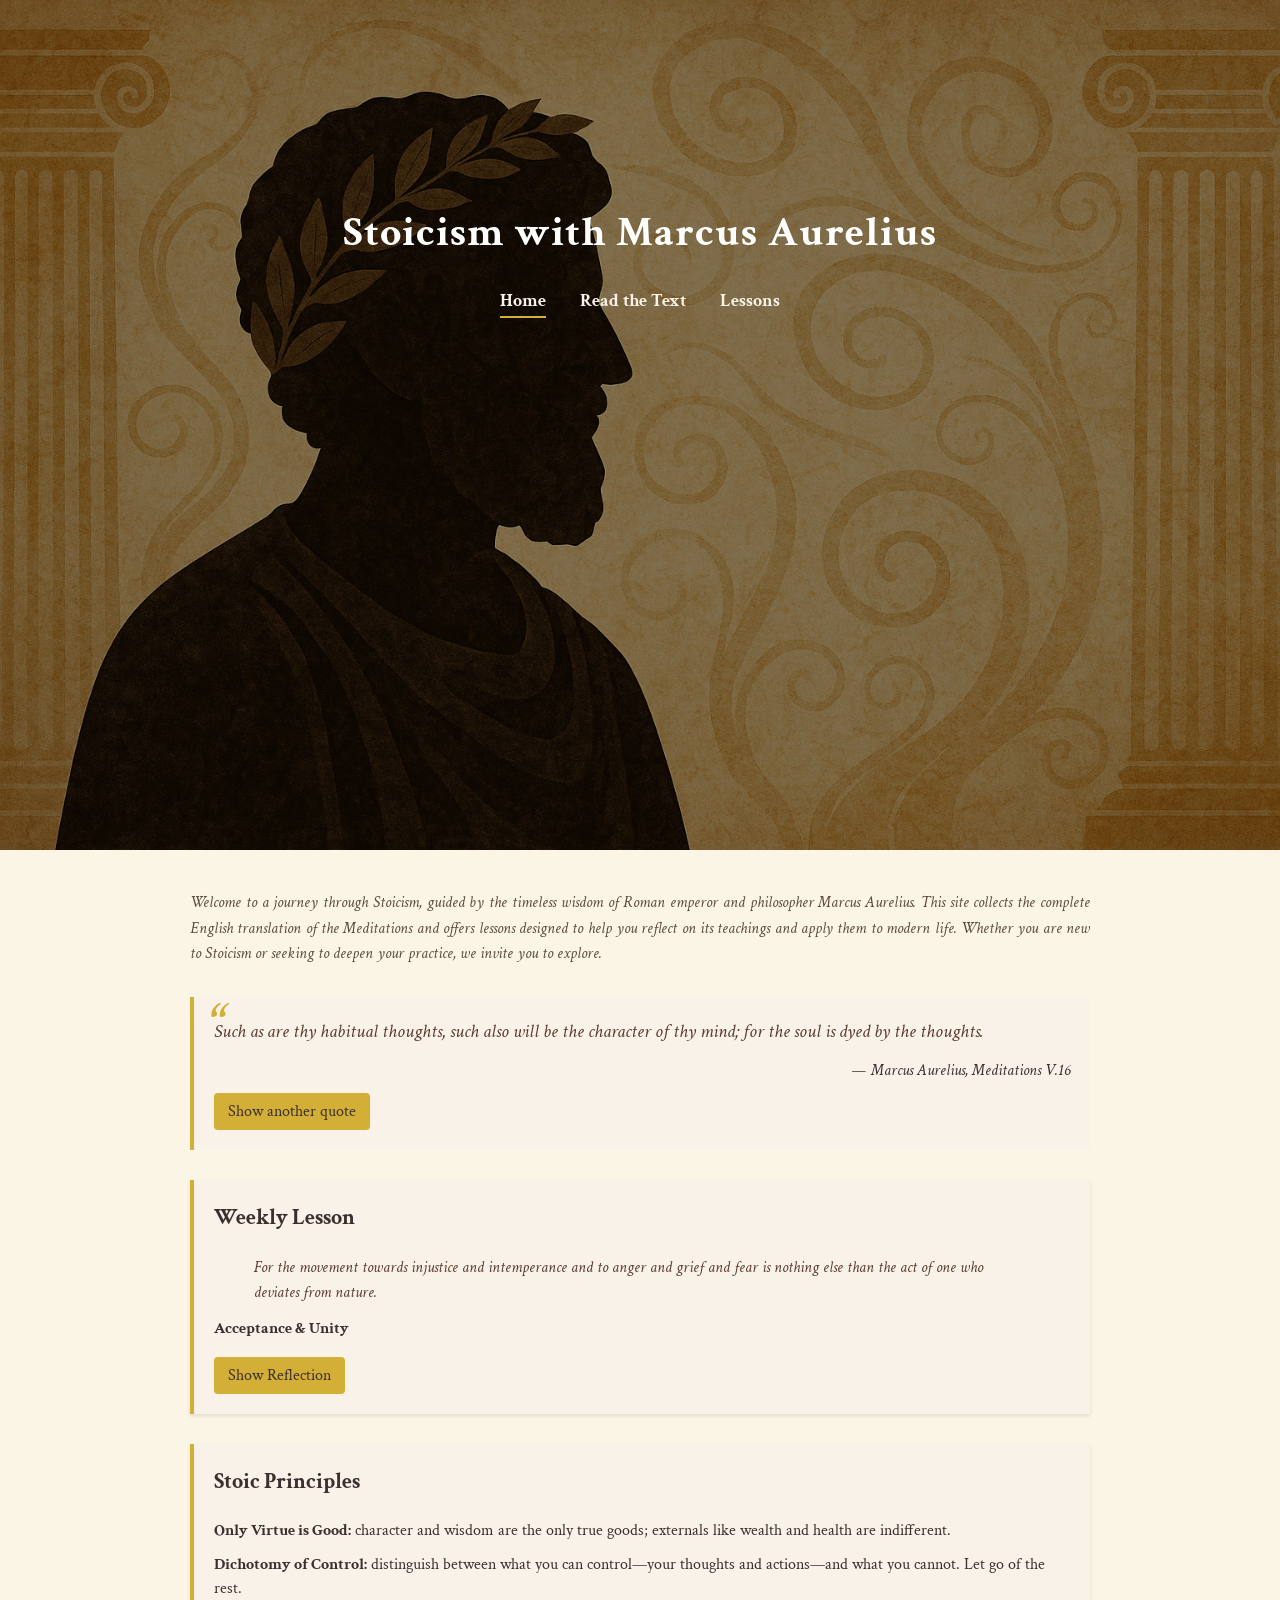
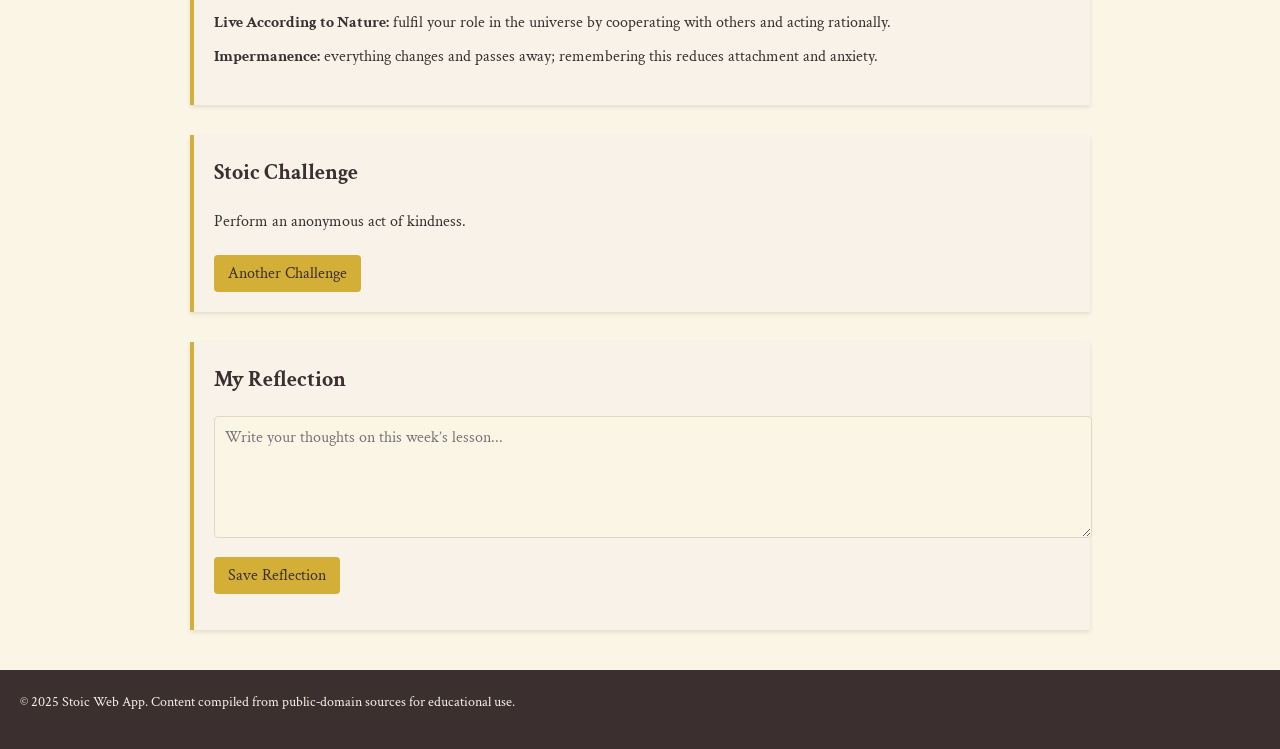
==== index.html @ beb25644 "Add files via upload" ====
<!DOCTYPE html>
<html lang="en">
<head>
    <meta charset="UTF-8">
    <meta name="viewport" content="width=device-width, initial-scale=1.0">
    <title>Stoicism with Marcus Aurelius</title>
    <link href="https://fonts.googleapis.com/css2?family=Crimson+Text:wght@400;700&display=swap" rel="stylesheet">
    <link rel="stylesheet" href="style.css">
</head>
<body>
    <header class="hero hero-index">
        <h1>Stoicism with Marcus Aurelius</h1>
        <nav>
            <a href="index.html" class="current">Home</a>
            <a href="meditations.html">Read the Text</a>
            <a href="lessons.html">Lessons</a>
        </nav>
    </header>
    <main class="content">
        <section>
            <p class="intro">Welcome to a journey through Stoicism, guided by the timeless wisdom of Roman emperor and philosopher Marcus Aurelius.  This site collects the complete English translation of the <em>Meditations</em> and offers lessons designed to help you reflect on its teachings and apply them to modern life.  Whether you are new to Stoicism or seeking to deepen your practice, we invite you to explore.</p>
        </section>
        <section class="quote-container" id="dailyQuote">
            <!-- Daily quote will be inserted here by script.js -->
            <div class="quote-text"></div>
            <div class="quote-author"></div>
            <!-- Button to fetch a new random quote for interactivity -->
            <button type="button" class="quote-button" id="newQuoteBtn">Show another quote</button>
        </section>
        <!-- Weekly lesson will be populated by script.js -->
        <section class="weekly-lesson" id="weeklyLesson">
            <h2>Weekly Lesson</h2>
            <blockquote class="weekly-quote"></blockquote>
            <p class="weekly-theme"></p>
            <p class="weekly-summary"></p>
            <!-- Button to toggle the visibility of the reflection summary -->
            <button type="button" class="lesson-toggle-button" id="toggleSummaryBtn">Show Reflection</button>
        </section>
        <!-- Core Stoic principles section -->
        <section class="principles">
            <h2>Stoic Principles</h2>
            <ul>
                <li><strong>Only Virtue is Good:</strong> character and wisdom are the only true goods; externals like wealth and health are indifferent.</li>
                <li><strong>Dichotomy of Control:</strong> distinguish between what you can control—your thoughts and actions—and what you cannot. Let go of the rest.</li>
                <li><strong>Live According to Nature:</strong> fulfil your role in the universe by cooperating with others and acting rationally.</li>
                <li><strong>Impermanence:</strong> everything changes and passes away; remembering this reduces attachment and anxiety.</li>
            </ul>
        </section>
        <!-- Stoic challenge section to engage visitors -->
        <section class="challenge">
            <h2>Stoic Challenge</h2>
            <p id="challengeText"></p>
            <button type="button" id="newChallengeBtn" class="challenge-button">Another Challenge</button>
        </section>

        <!-- Journal section for visitors to record their reflections -->
        <section class="journal">
            <h2>My Reflection</h2>
            <textarea id="reflectionText" placeholder="Write your thoughts on this week’s lesson..."></textarea>
            <button type="button" id="saveReflectionBtn" class="reflection-button">Save Reflection</button>
            <p id="saveMessage" class="save-message"></p>
        </section>

    </main>
    <footer>
        <p>&copy; 2025 Stoic Web App.  Content compiled from public‑domain sources for educational use.</p>
    </footer>
    <script src="script.js"></script>
</body>
</html>
---- style.css ----
/* Global page styling for the Stoic web app */
body {
    margin: 0;
    padding: 0;
    font-family: 'Crimson Text', serif;
    background-color: #faf5e4; /* light parchment tone */
    color: #3b2f2f; /* dark brown text */
    line-height: 1.6;
}

header.hero {
    position: relative;
    /* Updated to use a richer mosaic texture for a more dynamic feel */
    background-image: url('hero_bg.png');
    background-size: cover;
    background-position: center;
    color: #ffffff;
    padding: 60px 20px;
    text-align: center;
}

/* Specific hero backgrounds for each page.  These override the default hero background */
header.hero.hero-index {
    /* Use a new silhouette image that zooms out to show the full bust clearly */
    background-image: url('hero_index.png');
    /* Increase height and adjust positioning to reveal more of the figure */
    /* Give the hero more vertical space to show the full silhouette */
    min-height: 450px;
    background-position: center center;
    background-size: cover;
    padding: 200px 20px;
}

header.hero.hero-meditations {
    background-image: url('gallery3.png');
}

header.hero.hero-lessons {
    background-image: url('gallery2.png');
}

/* dark overlay to improve contrast on the hero image */
header.hero::before {
    content: '';
    position: absolute;
    top: 0;
    left: 0;
    right: 0;
    bottom: 0;
    background: rgba(0, 0, 0, 0.45);
    z-index: 0;
}

header.hero h1 {
    margin: 0;
    font-size: 2.6rem;
    font-weight: 700;
    letter-spacing: 1px;
    z-index: 1;
    position: relative;
}

nav {
    margin-top: 20px;
    z-index: 1;
    position: relative;
}

nav a {
    color: #f9f2e8;
    text-decoration: none;
    margin: 0 15px;
    font-weight: bold;
    font-size: 1.1rem;
    padding-bottom: 4px;
}

nav a.current {
    border-bottom: 2px solid #d4af37; /* gold accent */
}

nav a:hover {
    border-bottom: 2px solid #f9f2e8;
}

.content {
    max-width: 900px;
    margin: 40px auto;
    padding: 0 20px;
}

p.intro {
    font-style: italic;
    color: #5c4a3e;
}

.toc {
    background: #f9f2e8;
    border-left: 4px solid #d4af37;
    padding: 15px 20px;
    margin-bottom: 30px;
    box-shadow: 0 2px 4px rgba(0,0,0,0.1);
}

.toc h2 {
    margin-top: 0;
    font-size: 1.4rem;
    color: #3b2f2f;
}

.toc ul {
    list-style: none;
    padding-left: 0;
}

.toc ul li {
    margin-bottom: 6px;
}

.toc ul li a {
    color: #8b4513; /* saddle brown */
    text-decoration: none;
    transition: color 0.2s ease;
}

.toc ul li a:hover {
    text-decoration: underline;
    color: #5c3a2e;
}

h2 {
    margin-top: 40px;
    font-size: 1.6rem;
    color: #3b2f2f;
}

p {
    margin: 0 0 1rem 0;
    text-align: justify;
}

footer {
    background: #3b2f2f;
    color: #f9f2e8;
    text-align: center;
    padding: 20px;
    font-size: 0.9rem;
}

footer a {
    color: #d4af37;
    text-decoration: none;
}

footer a:hover {
    text-decoration: underline;
}

/* Styling for index and lessons pages (cards and quote section) */
.cards {
    display: flex;
    flex-wrap: wrap;
    gap: 20px;
    margin-top: 30px;
}

.card {
    background: #f9f2e8;
    border: 1px solid #e0d8c3;
    padding: 20px;
    flex: 1 1 260px;
    text-align: center;
    box-shadow: 0 2px 4px rgba(0, 0, 0, 0.1);
    transition: transform 0.2s;
}

.card:hover {
    transform: translateY(-4px);
}

.card img {
    max-width: 100%;
    height: auto;
    margin-bottom: 15px;
}

.quote-container {
    background: #f9f2e8;
    border-left: 4px solid #d4af37;
    padding: 20px;
    margin-top: 30px;
    position: relative;
    font-size: 1.2rem;
    font-style: italic;
    color: #5c3a2e;
}

.quote-container::before {
    content: '\201C';
    font-size: 4rem;
    position: absolute;
    left: 10px;
    top: -20px;
    color: #d4af37;
}

.quote-author {
    margin-top: 10px;
    text-align: right;
    font-size: 1rem;
    color: #3b2f2f;
}

/* Tabs for Meditations page */
.tabbed {
    margin-top: 30px;
}

.tab-list {
    display: flex;
    flex-wrap: wrap;
    border-bottom: 2px solid #d4af37;
    margin-bottom: 10px;
    padding-left: 0;
}

.tab-list li {
    list-style: none;
    margin-right: 10px;
    padding: 8px 16px;
    cursor: pointer;
    background: #f9f2e8;
    border: 1px solid #e0d8c3;
    border-bottom: none;
    border-top-left-radius: 4px;
    border-top-right-radius: 4px;
    font-weight: 600;
    color: #5c3a2e;
    transition: background 0.2s;
}

.tab-list li:hover {
    background: #f0e6d6;
}

.tab-list li.active {
    background: #faf5e4;
    border-color: #d4af37;
    color: #3b2f2f;
}

/* When a lesson has been marked as completed, highlight the tab and show a check mark */
.tab-list li.completed {
    background: #e4f4e4; /* subtle green tint to indicate completion */
    border-color: #7aa87a;
    color: #2f542f;
    position: relative;
}
.tab-list li.completed::after {
    content: '\2713'; /* check mark */
    position: absolute;
    top: 6px;
    right: 6px;
    font-size: 0.9rem;
    color: #2f542f;
}

/* Style for the "Mark as Read" button within lesson content */
.mark-read-button {
    display: inline-block;
    margin-top: 15px;
    background: #7aa87a; /* green accent for completion */
    color: #fff;
    border: none;
    padding: 8px 14px;
    font-family: 'Crimson Text', serif;
    font-size: 1rem;
    cursor: pointer;
    border-radius: 4px;
    transition: background 0.2s ease;
}
.mark-read-button:hover {
    background: #658f65;
}

.tab-content {
    display: none;
    padding: 20px 0;
}

.tab-content.active {
    display: block;
}

/* Weekly lesson section on the home page */
.weekly-lesson {
    background: #f9f2e8;
    border-left: 4px solid #d4af37;
    padding: 20px;
    margin-top: 30px;
    box-shadow: 0 2px 4px rgba(0, 0, 0, 0.1);
}

.weekly-lesson h2 {
    margin-top: 0;
    font-size: 1.4rem;
    color: #3b2f2f;
}

.weekly-lesson .weekly-quote {
    font-style: italic;
    color: #5c3a2e;
    margin-bottom: 10px;
}

.weekly-lesson .weekly-theme {
    font-weight: bold;
    color: #3b2f2f;
    margin-bottom: 6px;
}

.weekly-lesson .weekly-summary {
    color: #3b2f2f;
    line-height: 1.5;
}

/* Buttons for quotes and weekly lesson toggling */
.quote-button,
.lesson-toggle-button {
    display: inline-block;
    margin-top: 10px;
    background: #d4af37; /* gold accent matching other elements */
    color: #3b2f2f;
    border: none;
    padding: 8px 14px;
    font-family: 'Crimson Text', serif;
    font-size: 1rem;
    cursor: pointer;
    border-radius: 4px;
    transition: background 0.2s ease;
}

.quote-button:hover,
.lesson-toggle-button:hover {
    background: #c39a2d;
}

/* Principles section on the home page */
.principles {
    background: #f9f2e8;
    border-left: 4px solid #d4af37;
    padding: 20px;
    margin-top: 30px;
    box-shadow: 0 2px 4px rgba(0, 0, 0, 0.1);
}
.principles h2 {
    margin-top: 0;
    font-size: 1.4rem;
    color: #3b2f2f;
}
.principles ul {
    list-style: none;
    padding-left: 0;
}
.principles li {
    margin-bottom: 10px;
    line-height: 1.5;
}
.principles li strong {
    color: #3b2f2f;
}

/* Challenge section */
.challenge {
    background: #f9f2e8;
    border-left: 4px solid #d4af37;
    padding: 20px;
    margin-top: 30px;
    box-shadow: 0 2px 4px rgba(0, 0, 0, 0.1);
    text-align: left;
}
.challenge h2 {
    margin-top: 0;
    font-size: 1.4rem;
    color: #3b2f2f;
}
.challenge p {
    margin-bottom: 10px;
}
.challenge-button {
    display: inline-block;
    margin-top: 10px;
    background: #d4af37;
    color: #3b2f2f;
    border: none;
    padding: 8px 14px;
    font-family: 'Crimson Text', serif;
    font-size: 1rem;
    cursor: pointer;
    border-radius: 4px;
    transition: background 0.2s ease;
}
.challenge-button:hover {
    background: #c39a2d;
}

/* Journal section for user reflections */
.journal {
    background: #f9f2e8;
    border-left: 4px solid #d4af37;
    padding: 20px;
    margin-top: 30px;
    box-shadow: 0 2px 4px rgba(0, 0, 0, 0.1);
}
.journal h2 {
    margin-top: 0;
    font-size: 1.4rem;
    color: #3b2f2f;
}
.journal textarea {
    width: 100%;
    padding: 10px;
    font-family: 'Crimson Text', serif;
    font-size: 1rem;
    border: 1px solid #e0d8c3;
    border-radius: 4px;
    resize: vertical;
    min-height: 100px;
    background: #faf5e4;
    color: #3b2f2f;
}
.journal .reflection-button {
    display: inline-block;
    margin-top: 10px;
    background: #d4af37;
    color: #3b2f2f;
    border: none;
    padding: 8px 14px;
    font-family: 'Crimson Text', serif;
    font-size: 1rem;
    cursor: pointer;
    border-radius: 4px;
    transition: background 0.2s ease;
}
.journal .reflection-button:hover {
    background: #c39a2d;
}
.journal .save-message {
    margin-top: 8px;
    font-size: 0.9rem;
    color: #5c3a2e;
}

/* Gallery section for visual interest on the home page */
.gallery {
    background: #f9f2e8;
    border-left: 4px solid #d4af37;
    padding: 20px;
    margin-top: 30px;
    box-shadow: 0 2px 4px rgba(0, 0, 0, 0.1);
}
.gallery h2 {
    margin-top: 0;
    font-size: 1.4rem;
    color: #3b2f2f;
    margin-bottom: 10px;
}
.gallery-container {
    position: relative;
    width: 100%;
    height: 260px;
    overflow: hidden;
    border-radius: 4px;
}
.gallery-item {
    position: absolute;
    top: 0;
    left: 0;
    width: 100%;
    height: 100%;
    object-fit: cover;
    display: none;
    transition: opacity 0.5s ease;
    opacity: 0;
}
.gallery-item.active {
    display: block;
    opacity: 1;
}
.gallery-nav {
    position: absolute;
    top: 50%;
    transform: translateY(-50%);
    background: rgba(212, 175, 55, 0.8);
    color: #3b2f2f;
    border: none;
    width: 36px;
    height: 36px;
    border-radius: 50%;
    font-size: 1.5rem;
    line-height: 1;
    cursor: pointer;
    z-index: 2;
    display: flex;
    align-items: center;
    justify-content: center;
    transition: background 0.2s ease;
}
.gallery-nav:hover {
    background: rgba(195, 154, 45, 0.9);
}
.gallery-prev {
    left: 10px;
}
.gallery-next {
    right: 10px;
}
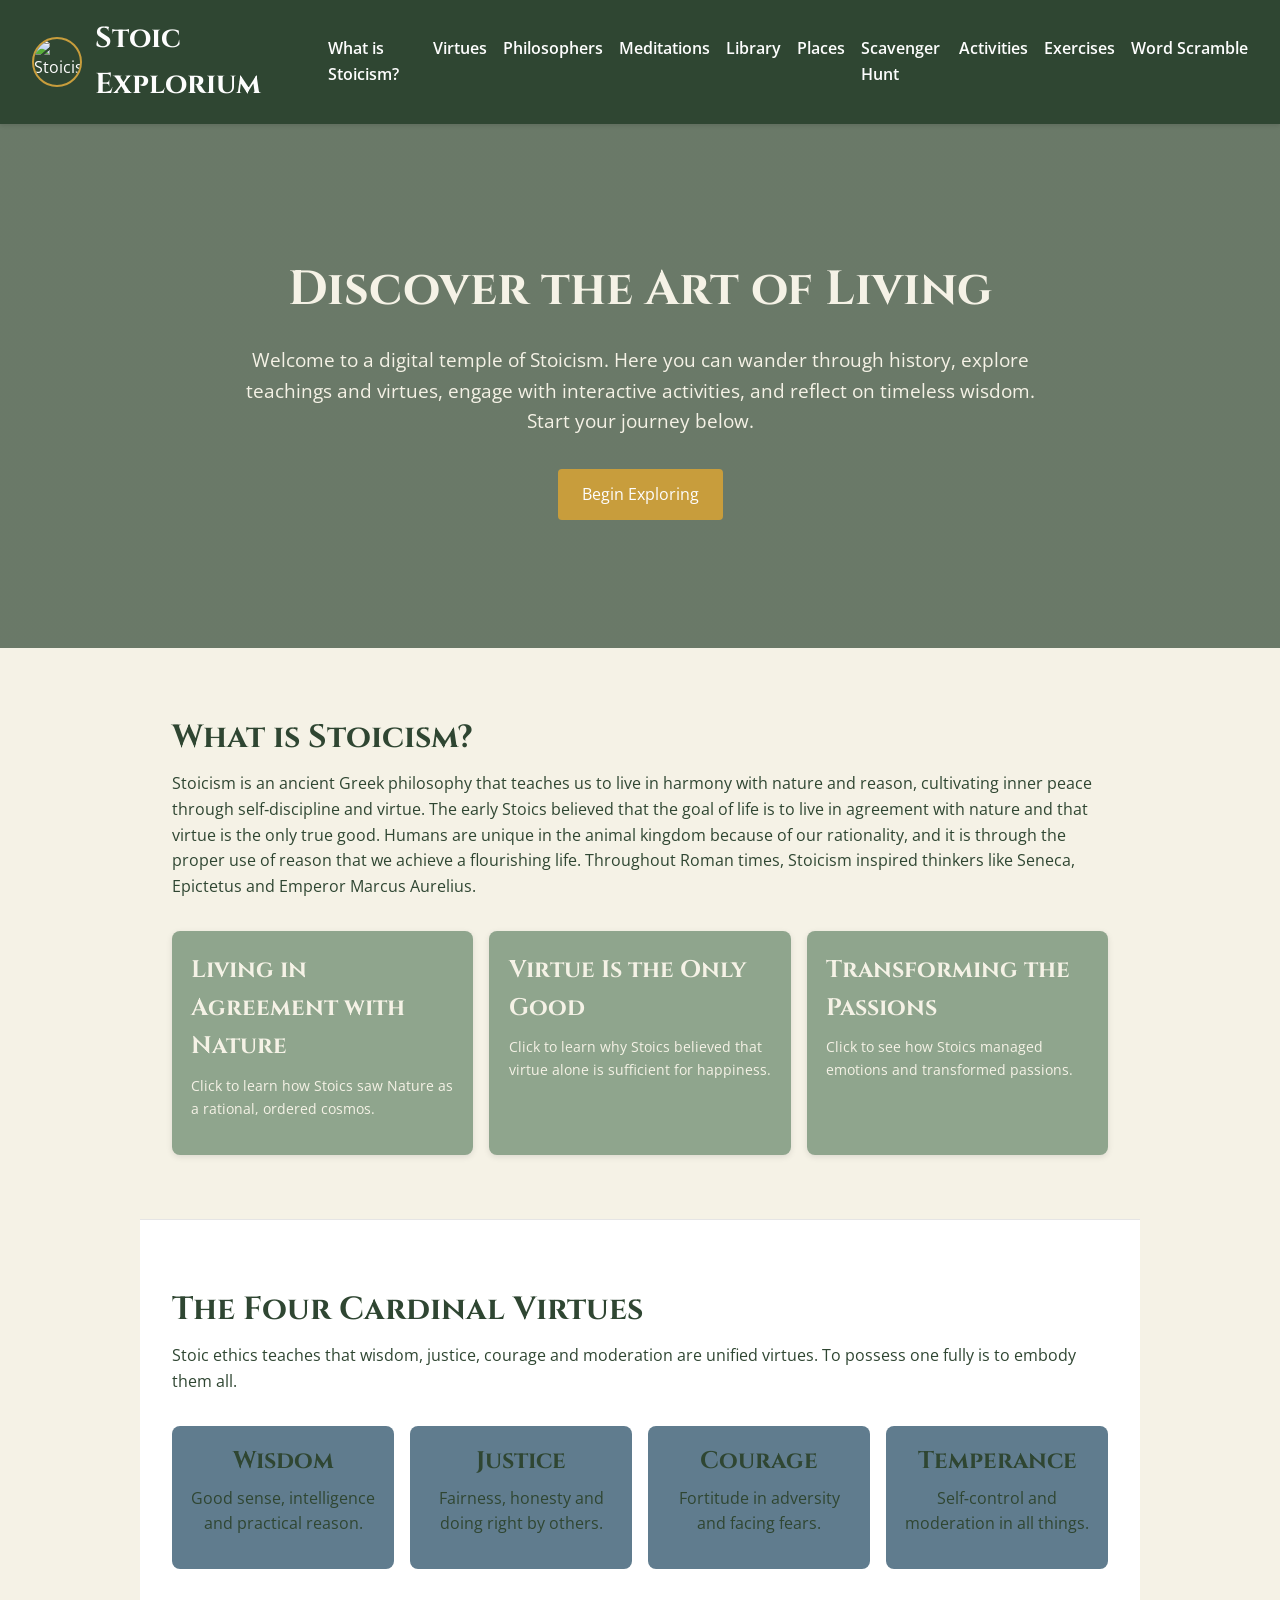
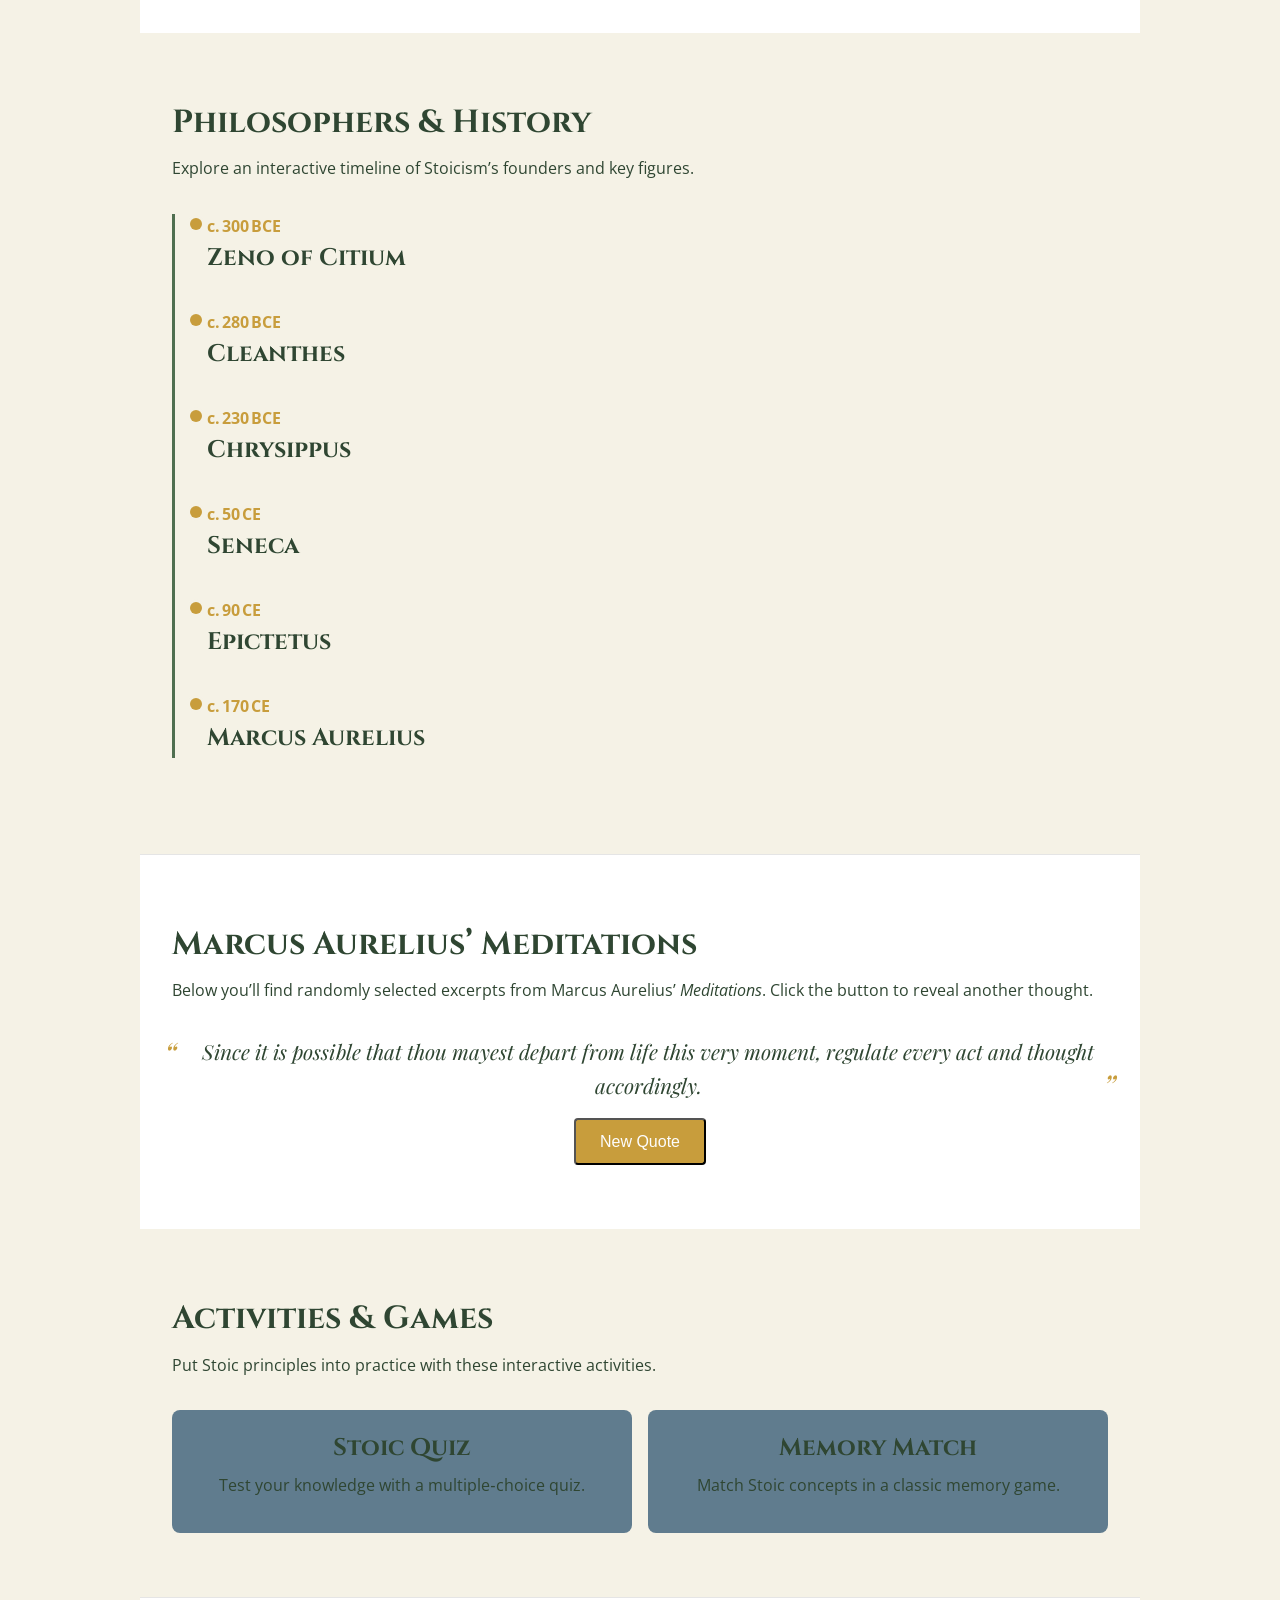
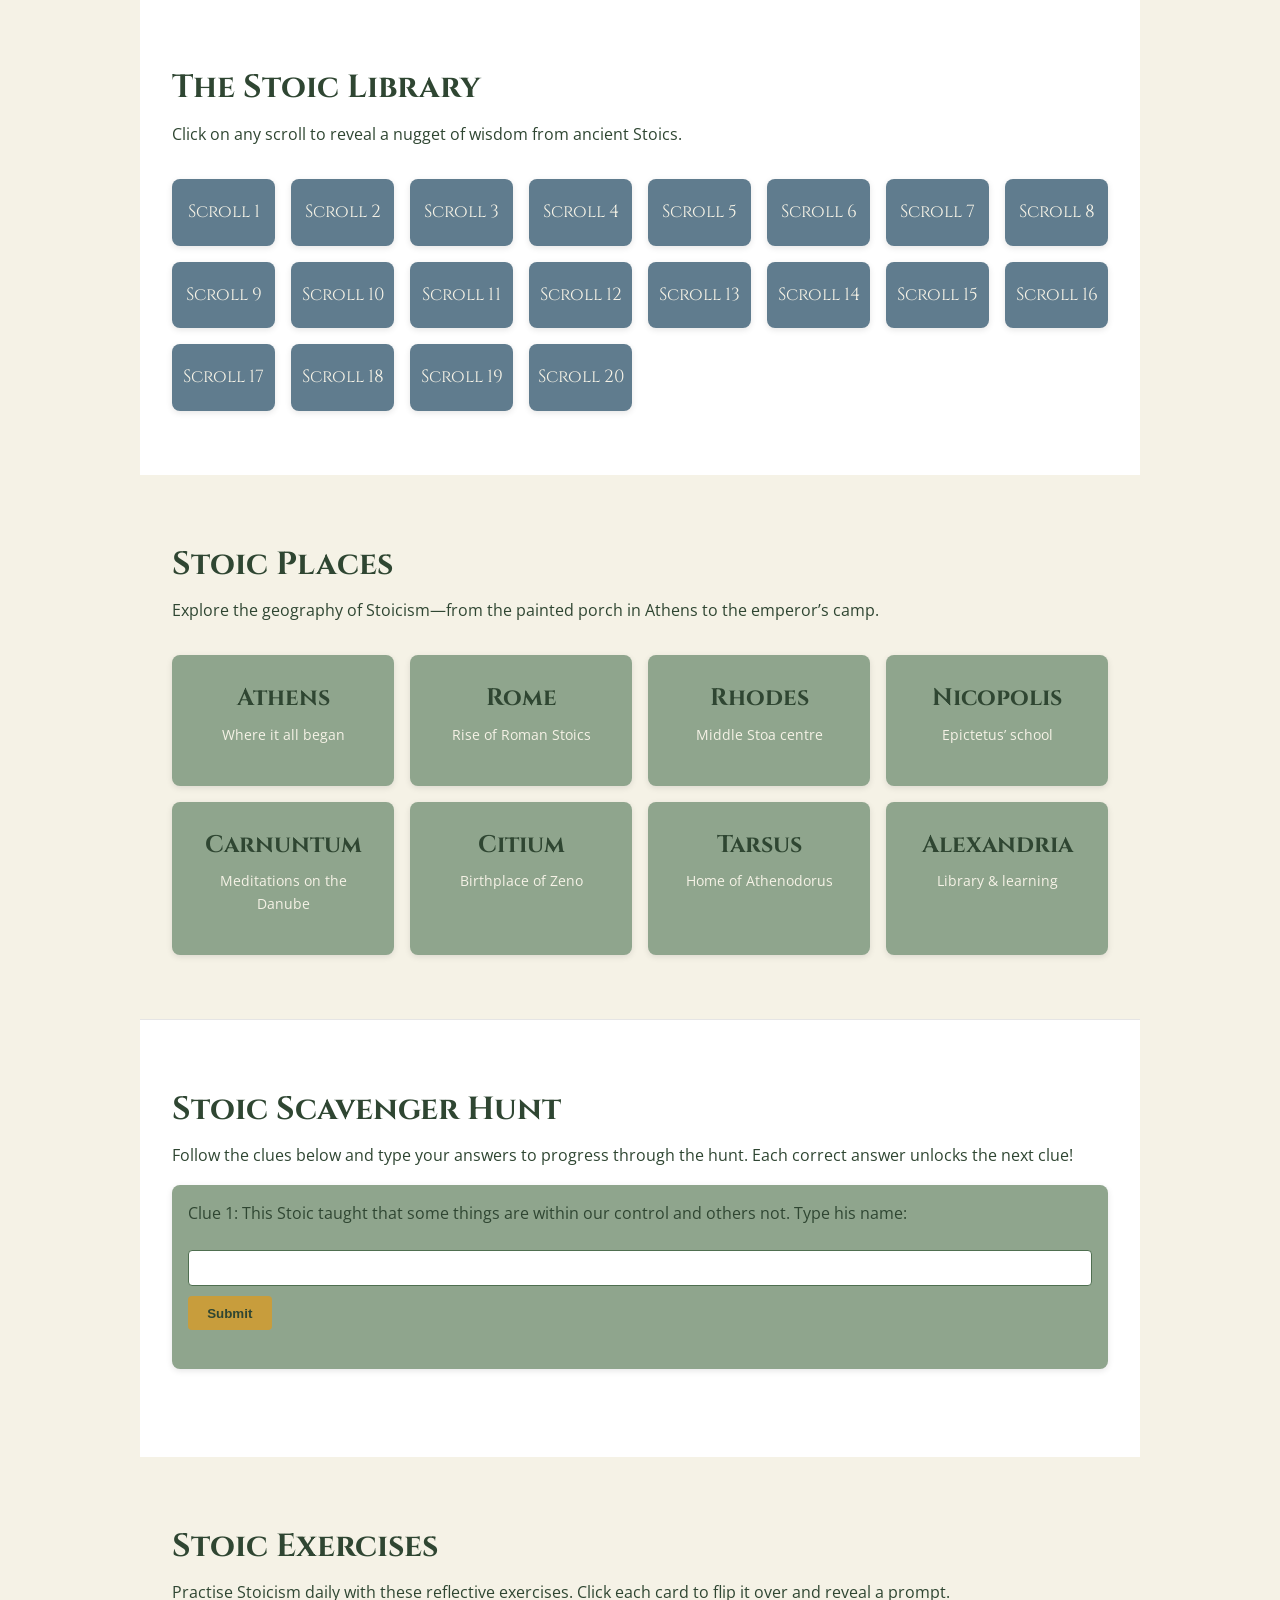
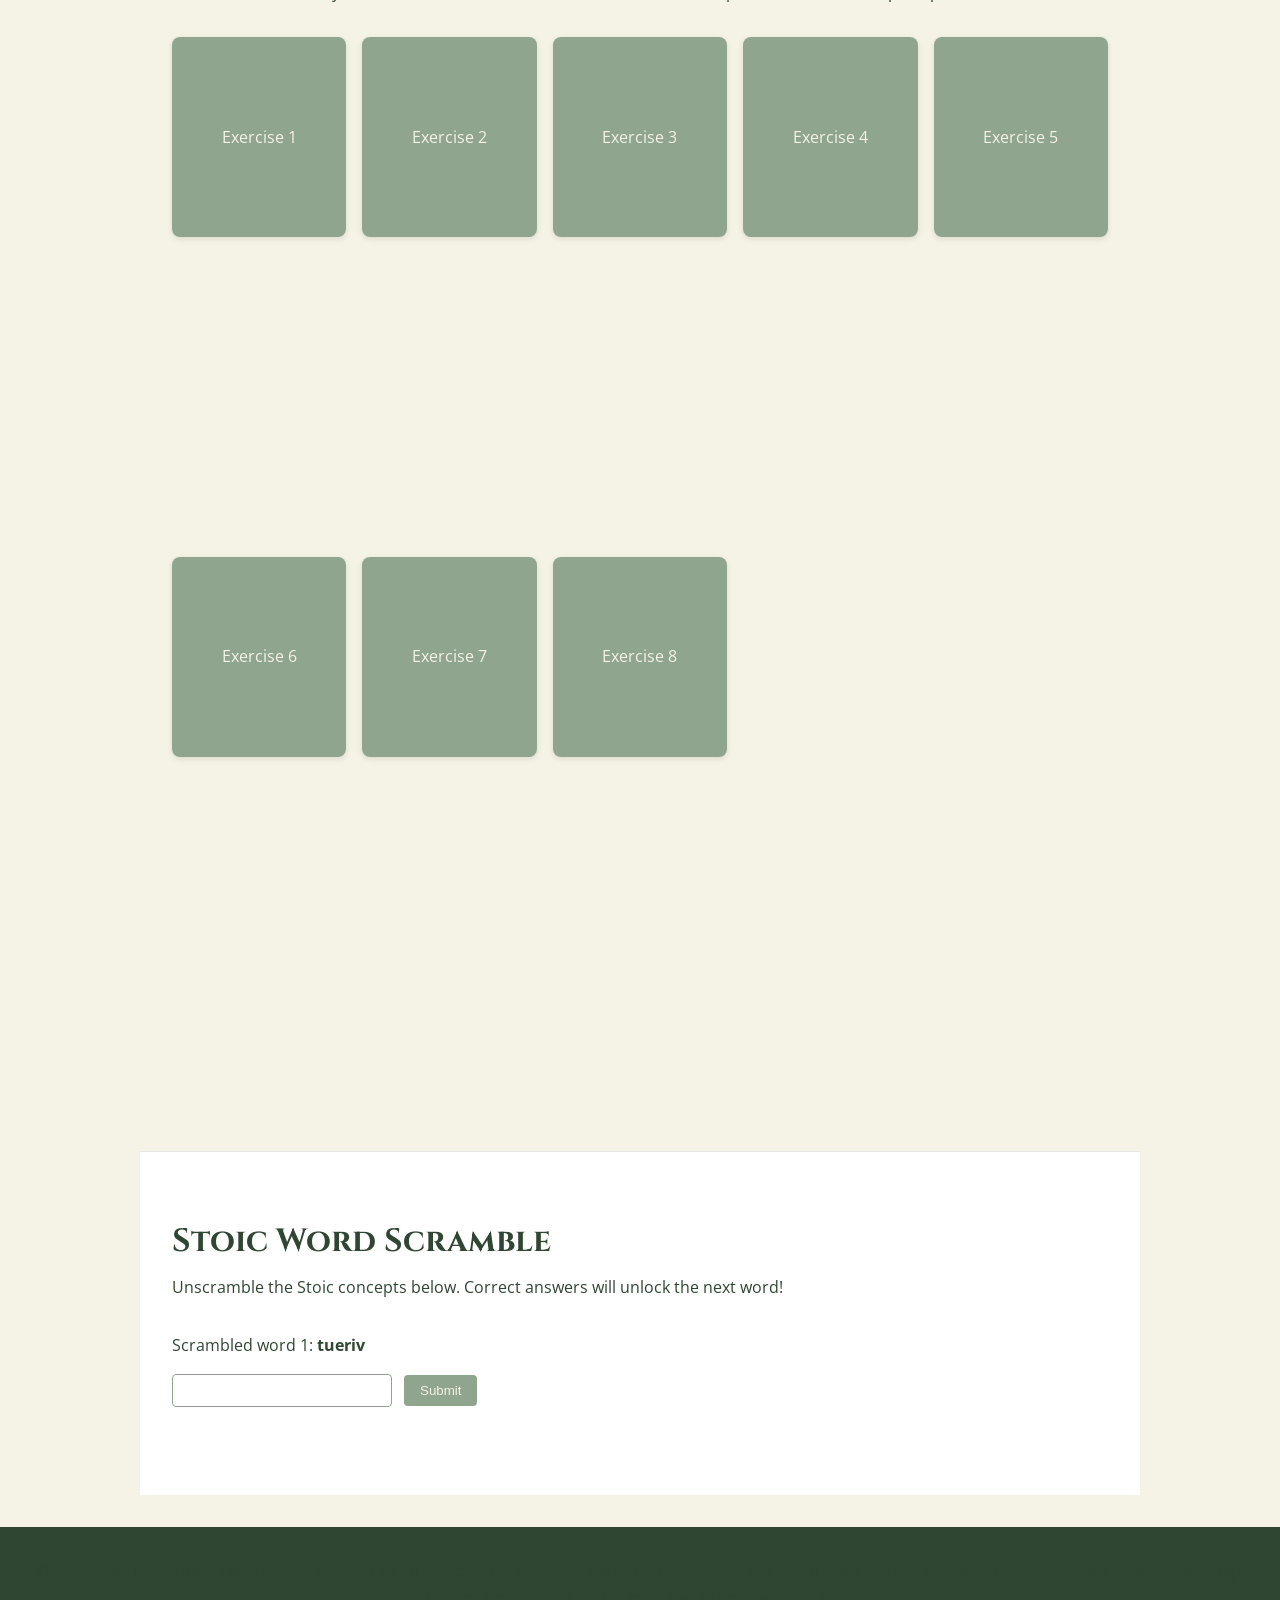
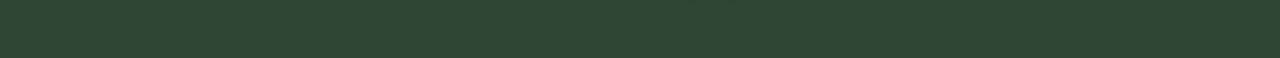
==== commit a76806ae: "Add files via upload" ====
--- a/index.html
+++ b/index.html
@@ -1,70 +1,477 @@
 <!DOCTYPE html>
 <html lang="en">
-<head>
-    <meta charset="UTF-8">
-    <meta name="viewport" content="width=device-width, initial-scale=1.0">
-    <title>Stoicism with Marcus Aurelius</title>
-    <link href="https://fonts.googleapis.com/css2?family=Crimson+Text:wght@400;700&display=swap" rel="stylesheet">
-    <link rel="stylesheet" href="style.css">
-</head>
-<body>
-    <header class="hero hero-index">
-        <h1>Stoicism with Marcus Aurelius</h1>
-        <nav>
-            <a href="index.html" class="current">Home</a>
-            <a href="meditations.html">Read the Text</a>
-            <a href="lessons.html">Lessons</a>
-        </nav>
+  <head>
+    <meta charset="UTF-8" />
+    <meta name="viewport" content="width=device-width, initial-scale=1.0" />
+    <title>Stoic Explorium</title>
+    <!-- Google fonts for a classical feel -->
+    <link rel="preconnect" href="https://fonts.googleapis.com" />
+    <link rel="preconnect" href="https://fonts.gstatic.com" crossorigin />
+    <link
+      href="https://fonts.googleapis.com/css2?family=Cinzel:wght@400;700&family=Playfair+Display:wght@400;700&family=Open+Sans:wght@300;400;600&display=swap"
+      rel="stylesheet"
+    />
+    <link rel="stylesheet" href="style.css" />
+  </head>
+  <body>
+    <header>
+      <div class="logo-and-title">
+        <img src="images/stoicism-poster.png" alt="Stoicism poster" class="poster-thumbnail" />
+        <h1>Stoic Explorium</h1>
+      </div>
+      <nav>
+        <ul>
+          <li><a href="#what-is-stoicism">What is Stoicism?</a></li>
+          <li><a href="#virtues">Virtues</a></li>
+          <li><a href="#philosophers">Philosophers</a></li>
+          <li><a href="#meditations">Meditations</a></li>
+          <li><a href="#library">Library</a></li>
+          <li><a href="#map">Places</a></li>
+          <li><a href="#scavenger">Scavenger Hunt</a></li>
+          <li><a href="#activities">Activities</a></li>
+          <li><a href="#exercises">Exercises</a></li>
+          <li><a href="#scramble">Word Scramble</a></li>
+        </ul>
+      </nav>
     </header>
-    <main class="content">
-        <section>
-            <p class="intro">Welcome to a journey through Stoicism, guided by the timeless wisdom of Roman emperor and philosopher Marcus Aurelius.  This site collects the complete English translation of the <em>Meditations</em> and offers lessons designed to help you reflect on its teachings and apply them to modern life.  Whether you are new to Stoicism or seeking to deepen your practice, we invite you to explore.</p>
-        </section>
-        <section class="quote-container" id="dailyQuote">
-            <!-- Daily quote will be inserted here by script.js -->
-            <div class="quote-text"></div>
-            <div class="quote-author"></div>
-            <!-- Button to fetch a new random quote for interactivity -->
-            <button type="button" class="quote-button" id="newQuoteBtn">Show another quote</button>
-        </section>
-        <!-- Weekly lesson will be populated by script.js -->
-        <section class="weekly-lesson" id="weeklyLesson">
-            <h2>Weekly Lesson</h2>
-            <blockquote class="weekly-quote"></blockquote>
-            <p class="weekly-theme"></p>
-            <p class="weekly-summary"></p>
-            <!-- Button to toggle the visibility of the reflection summary -->
-            <button type="button" class="lesson-toggle-button" id="toggleSummaryBtn">Show Reflection</button>
-        </section>
-        <!-- Core Stoic principles section -->
-        <section class="principles">
-            <h2>Stoic Principles</h2>
-            <ul>
-                <li><strong>Only Virtue is Good:</strong> character and wisdom are the only true goods; externals like wealth and health are indifferent.</li>
-                <li><strong>Dichotomy of Control:</strong> distinguish between what you can control—your thoughts and actions—and what you cannot. Let go of the rest.</li>
-                <li><strong>Live According to Nature:</strong> fulfil your role in the universe by cooperating with others and acting rationally.</li>
-                <li><strong>Impermanence:</strong> everything changes and passes away; remembering this reduces attachment and anxiety.</li>
-            </ul>
-        </section>
-        <!-- Stoic challenge section to engage visitors -->
-        <section class="challenge">
-            <h2>Stoic Challenge</h2>
-            <p id="challengeText"></p>
-            <button type="button" id="newChallengeBtn" class="challenge-button">Another Challenge</button>
-        </section>
-
-        <!-- Journal section for visitors to record their reflections -->
-        <section class="journal">
-            <h2>My Reflection</h2>
-            <textarea id="reflectionText" placeholder="Write your thoughts on this week’s lesson..."></textarea>
-            <button type="button" id="saveReflectionBtn" class="reflection-button">Save Reflection</button>
-            <p id="saveMessage" class="save-message"></p>
-        </section>
+
+    <main>
+      <!-- Hero Section -->
+      <section id="hero" class="hero">
+        <div class="hero-content">
+          <h2>Discover the Art of Living</h2>
+          <p>
+            Welcome to a digital temple of Stoicism. Here you can wander through
+            history, explore teachings and virtues, engage with interactive
+            activities, and reflect on timeless wisdom. Start your journey
+            below.
+          </p>
+          <a href="#what-is-stoicism" class="cta-button">Begin Exploring</a>
+        </div>
+      </section>
+
+      <!-- What is Stoicism? -->
+      <section id="what-is-stoicism" class="section">
+        <h2>What is Stoicism?</h2>
+        <p>
+          Stoicism is an ancient Greek philosophy that teaches us to live in
+          harmony with nature and reason, cultivating inner peace through
+          self‑discipline and virtue. The early Stoics believed that the goal
+          of life is to live in agreement with nature and that virtue is the
+          only true good. Humans are unique in the animal kingdom because of
+          our rationality, and it is through the proper use of reason that we
+          achieve a flourishing life. Throughout Roman times, Stoicism inspired
+          thinkers like Seneca, Epictetus and Emperor Marcus Aurelius.
+        </p>
+        <div class="interactive-cards">
+          <div class="card" data-card="nature">
+            <h3>Living in Agreement with Nature</h3>
+            <p class="summary">
+              Click to learn how Stoics saw Nature as a rational, ordered
+              cosmos.
+            </p>
+            <div class="card-content hidden">
+              <p>
+                The Stoics held that the universe is a well‑ordered system
+                governed by divine reason or logos. Living in agreement with
+                nature means aligning your will with the rational order of the
+                cosmos and accepting that events are fated. By
+                understanding our place in the universe and that everything
+                happens for a reason, we cultivate tranquility and resilience.
+              </p>
+            </div>
+          </div>
+          <div class="card" data-card="virtue-only-good">
+            <h3>Virtue Is the Only Good</h3>
+            <p class="summary">
+              Click to learn why Stoics believed that virtue alone is
+              sufficient for happiness.
+            </p>
+            <div class="card-content hidden">
+              <p>
+                According to Stoicism, external things such as wealth, health,
+                and reputation are indifferent: they are neither good nor bad in
+                themselves. Virtue—acting according to reason and fulfilling
+                one’s duties—is the only thing that truly matters and is both
+                necessary and sufficient for happiness.
+              </p>
+            </div>
+          </div>
+          <div class="card" data-card="passions">
+            <h3>Transforming the Passions</h3>
+            <p class="summary">
+              Click to see how Stoics managed emotions and transformed
+              passions.
+            </p>
+            <div class="card-content hidden">
+              <p>
+                The Stoics classified irrational emotions or passions into four
+                types—distress, fear, appetite, and pleasure—and taught that
+                these disturbances arise from misguided judgments.
+                Instead of suppressing feelings, the sage cultivates three
+                ‘good states’: joy, caution and wish, which are rational and
+                aligned with nature.
+              </p>
+            </div>
+          </div>
+        </div>
+      </section>
+
+      <!-- Virtues Section -->
+      <section id="virtues" class="section light">
+        <h2>The Four Cardinal Virtues</h2>
+        <p>
+          Stoic ethics teaches that wisdom, justice, courage and moderation are
+          unified virtues. To possess one fully is to embody them all.
+        </p>
+        <div class="virtue-grid">
+          <div class="virtue" data-virtue="wisdom">
+            <h3>Wisdom</h3>
+            <p>Good sense, intelligence and practical reason.</p>
+          </div>
+          <div class="virtue" data-virtue="justice">
+            <h3>Justice</h3>
+            <p>Fairness, honesty and doing right by others.</p>
+          </div>
+          <div class="virtue" data-virtue="courage">
+            <h3>Courage</h3>
+            <p>Fortitude in adversity and facing fears.</p>
+          </div>
+          <div class="virtue" data-virtue="temperance">
+            <h3>Temperance</h3>
+            <p>Self‑control and moderation in all things.</p>
+          </div>
+        </div>
+        <div id="virtue-detail" class="virtue-detail hidden">
+          <button class="close-detail">×</button>
+          <h3 id="virtue-name"></h3>
+          <p id="virtue-description"></p>
+        </div>
+      </section>
+
+      <!-- Philosophers Timeline Section -->
+      <section id="philosophers" class="section">
+        <h2>Philosophers &amp; History</h2>
+        <p>
+          Explore an interactive timeline of Stoicism’s founders and key figures.
+        </p>
+        <div class="timeline">
+          <div class="timeline-item" data-year="300" data-philosopher="Zeno of Citium">
+            <span class="year">c. 300 BCE</span>
+            <h3>Zeno of Citium</h3>
+            <p class="hidden">
+              Zeno founded the Stoic school around 300 BCE in Athens.
+              He taught on the Stoa Poikile and emphasized living according to nature.
+            </p>
+          </div>
+          <div class="timeline-item" data-year="280" data-philosopher="Cleanthes">
+            <span class="year">c. 280 BCE</span>
+            <h3>Cleanthes</h3>
+            <p class="hidden">
+              Succeeding Zeno, Cleanthes led the school and composed hymns to Zeus.
+            </p>
+          </div>
+          <div class="timeline-item" data-year="230" data-philosopher="Chrysippus">
+            <span class="year">c. 230 BCE</span>
+            <h3>Chrysippus</h3>
+            <p class="hidden">
+              Chrysippus, the third head of the Stoa, systematized Stoic logic
+              and ethics. Despite his prolific writings,
+              only fragments remain.
+            </p>
+          </div>
+          <div class="timeline-item" data-year="50" data-philosopher="Seneca">
+            <span class="year">c. 50 CE</span>
+            <h3>Seneca</h3>
+            <p class="hidden">
+              A Roman statesman and playwright, Seneca popularized Stoicism in
+              his letters and essays and advised Nero. He
+              reminded us that “We suffer more often in imagination than in
+              reality”.
+            </p>
+          </div>
+          <div class="timeline-item" data-year="90" data-philosopher="Epictetus">
+            <span class="year">c. 90 CE</span>
+            <h3>Epictetus</h3>
+            <p class="hidden">
+              Born a slave, Epictetus taught that while we cannot control external
+              events, we can control how we respond. He was expelled from Rome
+              and taught in Nicopolis, influencing later Stoics.
+            </p>
+          </div>
+          <div class="timeline-item" data-year="170" data-philosopher="Marcus Aurelius">
+            <span class="year">c. 170 CE</span>
+            <h3>Marcus Aurelius</h3>
+            <p class="hidden">
+              Emperor of Rome from 161–180 CE, Marcus Aurelius penned his
+              <em>Meditations</em> as private notes to himself. His writings
+              remain a timeless guide to inner strength and virtue.
+            </p>
+          </div>
+        </div>
+      </section>
+
+      <!-- Meditations Section -->
+      <section id="meditations" class="section light">
+        <h2>Marcus Aurelius’ Meditations</h2>
+        <p>
+          Below you’ll find randomly selected excerpts from Marcus Aurelius’
+          <em>Meditations</em>. Click the button to reveal another thought.
+        </p>
+        <div class="quote-container">
+          <blockquote id="quote-display">
+            <!-- Random quote inserted by JS -->
+          </blockquote>
+          <button id="new-quote" class="cta-button">New Quote</button>
+        </div>
+      </section>
+
+      <!-- Activities Section -->
+      <section id="activities" class="section">
+        <h2>Activities &amp; Games</h2>
+        <p>Put Stoic principles into practice with these interactive activities.</p>
+        <div class="activity-cards">
+          <div class="activity-card" id="start-quiz">
+            <h3>Stoic Quiz</h3>
+            <p>Test your knowledge with a multiple‑choice quiz.</p>
+          </div>
+          <div class="activity-card" id="start-memory">
+            <h3>Memory Match</h3>
+            <p>Match Stoic concepts in a classic memory game.</p>
+          </div>
+        </div>
+        <div id="quiz-modal" class="modal hidden">
+          <div class="modal-content">
+            <button class="close-modal">×</button>
+            <h3>Stoic Quiz</h3>
+            <div id="quiz-question"></div>
+            <div id="quiz-options"></div>
+            <div id="quiz-feedback"></div>
+            <button id="next-question" class="cta-button">Next</button>
+          </div>
+        </div>
+        <div id="memory-modal" class="modal hidden">
+          <div class="modal-content memory-game">
+            <button class="close-modal">×</button>
+            <h3>Memory Match</h3>
+            <p>Find all the matching pairs to win.</p>
+            <div id="memory-grid" class="memory-grid"></div>
+          </div>
+        </div>
+      </section>
+
+      <!-- Stoic Library Section -->
+      <section id="library" class="section light">
+        <h2>The Stoic Library</h2>
+        <p>Click on any scroll to reveal a nugget of wisdom from ancient Stoics.</p>
+        <div class="library-grid">
+          <div class="scroll" data-index="0"><span>Scroll 1</span></div>
+          <div class="scroll" data-index="1"><span>Scroll 2</span></div>
+          <div class="scroll" data-index="2"><span>Scroll 3</span></div>
+          <div class="scroll" data-index="3"><span>Scroll 4</span></div>
+          <div class="scroll" data-index="4"><span>Scroll 5</span></div>
+          <div class="scroll" data-index="5"><span>Scroll 6</span></div>
+          <div class="scroll" data-index="6"><span>Scroll 7</span></div>
+          <div class="scroll" data-index="7"><span>Scroll 8</span></div>
+          <div class="scroll" data-index="8"><span>Scroll 9</span></div>
+          <div class="scroll" data-index="9"><span>Scroll 10</span></div>
+          <div class="scroll" data-index="10"><span>Scroll 11</span></div>
+          <div class="scroll" data-index="11"><span>Scroll 12</span></div>
+          <div class="scroll" data-index="12"><span>Scroll 13</span></div>
+          <div class="scroll" data-index="13"><span>Scroll 14</span></div>
+          <div class="scroll" data-index="14"><span>Scroll 15</span></div>
+          <div class="scroll" data-index="15"><span>Scroll 16</span></div>
+          <div class="scroll" data-index="16"><span>Scroll 17</span></div>
+          <div class="scroll" data-index="17"><span>Scroll 18</span></div>
+          <div class="scroll" data-index="18"><span>Scroll 19</span></div>
+          <div class="scroll" data-index="19"><span>Scroll 20</span></div>
+        </div>
+        <div id="quote-modal" class="modal hidden">
+          <div class="modal-content">
+            <button class="close-modal">×</button>
+            <p id="library-quote"></p>
+          </div>
+        </div>
+      </section>
+
+      <!-- Stoic Places Section -->
+      <section id="map" class="section">
+        <h2>Stoic Places</h2>
+        <p>Explore the geography of Stoicism—from the painted porch in Athens to the emperor’s camp.</p>
+        <div class="map-grid">
+          <div class="place" data-place="athens">
+            <h3>Athens</h3>
+            <p class="place-summary">Where it all began</p>
+          </div>
+          <div class="place" data-place="rome">
+            <h3>Rome</h3>
+            <p class="place-summary">Rise of Roman Stoics</p>
+          </div>
+          <div class="place" data-place="rhodes">
+            <h3>Rhodes</h3>
+            <p class="place-summary">Middle Stoa centre</p>
+          </div>
+          <div class="place" data-place="nicopolis">
+            <h3>Nicopolis</h3>
+            <p class="place-summary">Epictetus’ school</p>
+          </div>
+          <div class="place" data-place="carnuntum">
+            <h3>Carnuntum</h3>
+            <p class="place-summary">Meditations on the Danube</p>
+          </div>
+          <div class="place" data-place="citium">
+            <h3>Citium</h3>
+            <p class="place-summary">Birthplace of Zeno</p>
+          </div>
+          <div class="place" data-place="tarsus">
+            <h3>Tarsus</h3>
+            <p class="place-summary">Home of Athenodorus</p>
+          </div>
+          <div class="place" data-place="alexandria">
+            <h3>Alexandria</h3>
+            <p class="place-summary">Library & learning</p>
+          </div>
+        </div>
+        <div id="place-detail" class="place-detail hidden">
+          <button class="close-detail">×</button>
+          <h3 id="place-name"></h3>
+          <p id="place-description"></p>
+        </div>
+      </section>
+
+      <!-- Stoic Scavenger Hunt Section -->
+      <section id="scavenger" class="section light">
+        <h2>Stoic Scavenger Hunt</h2>
+        <p>Follow the clues below and type your answers to progress through the hunt. Each correct answer unlocks the next clue!</p>
+        <div class="hunt-step" id="hunt-step-1">
+          <p>Clue 1: This Stoic taught that some things are within our control and others not. Type his name:</p>
+          <input type="text" id="answer-1" />
+          <button class="hunt-submit" data-step="1">Submit</button>
+          <div class="hint" id="hint-1"></div>
+        </div>
+        <div class="hunt-step hidden" id="hunt-step-2">
+          <p>Clue 2: I led the Stoic school in Athens and introduced Stoicism to Rome, tempering its austerity. Who am I?</p>
+          <input type="text" id="answer-2" />
+          <button class="hunt-submit" data-step="2">Submit</button>
+          <div class="hint" id="hint-2"></div>
+        </div>
+        <div class="hunt-step hidden" id="hunt-step-3">
+          <p>Clue 3: Complete Marcus Aurelius’ advice: “Regulate every ______ and thought as if you might depart at any moment.”</p>
+          <input type="text" id="answer-3" />
+          <button class="hunt-submit" data-step="3">Submit</button>
+          <div class="hint" id="hint-3"></div>
+        </div>
+        <div class="hunt-step hidden" id="hunt-step-4">
+          <p>Clue 4: Seneca wrote, “It is not that we have a short time to live, but that we …” (finish the phrase)</p>
+          <input type="text" id="answer-4" />
+          <button class="hunt-submit" data-step="4">Submit</button>
+          <div class="hint" id="hint-4"></div>
+        </div>
+        <div class="hunt-step hidden" id="hunt-step-5">
+          <p>Final Clue: A secret message appears when you press a certain keyboard combination on this site. Type the two words you see at the top of the message.</p>
+          <input type="text" id="answer-5" />
+          <button class="hunt-submit" data-step="5">Submit</button>
+          <div class="hint" id="hint-5"></div>
+        </div>
+        <div class="hunt-step hidden" id="hunt-complete">
+          <h3>Congratulations!</h3>
+          <p>You’ve completed the Stoic scavenger hunt. The journey is the reward—keep exploring and practising Stoicism.</p>
+        </div>
+      </section>
+
+      <!-- Stoic Exercises Section -->
+      <section id="exercises" class="section">
+        <h2>Stoic Exercises</h2>
+        <p>Practise Stoicism daily with these reflective exercises. Click each card to flip it over and reveal a prompt.</p>
+        <div class="exercise-grid">
+          <div class="exercise-card" data-index="0">
+            <div class="front">Exercise 1</div>
+            <div class="back"></div>
+          </div>
+          <div class="exercise-card" data-index="1">
+            <div class="front">Exercise 2</div>
+            <div class="back"></div>
+          </div>
+          <div class="exercise-card" data-index="2">
+            <div class="front">Exercise 3</div>
+            <div class="back"></div>
+          </div>
+          <div class="exercise-card" data-index="3">
+            <div class="front">Exercise 4</div>
+            <div class="back"></div>
+          </div>
+          <div class="exercise-card" data-index="4">
+            <div class="front">Exercise 5</div>
+            <div class="back"></div>
+          </div>
+          <div class="exercise-card" data-index="5">
+            <div class="front">Exercise 6</div>
+            <div class="back"></div>
+          </div>
+          <div class="exercise-card" data-index="6">
+            <div class="front">Exercise 7</div>
+            <div class="back"></div>
+          </div>
+          <div class="exercise-card" data-index="7">
+            <div class="front">Exercise 8</div>
+            <div class="back"></div>
+          </div>
+        </div>
+      </section>
+
+      <!-- Stoic Word Scramble Section -->
+      <section id="scramble" class="section light">
+        <h2>Stoic Word Scramble</h2>
+        <p>Unscramble the Stoic concepts below. Correct answers will unlock the next word!</p>
+        <div class="scramble-container">
+          <div class="scramble-step" id="scramble-step-1">
+            <p>Scrambled word 1: <strong>tueriv</strong></p>
+            <input type="text" id="scramble-answer-1" />
+            <button class="scramble-submit" data-step="1">Submit</button>
+            <div class="scramble-hint" id="scramble-hint-1"></div>
+          </div>
+          <div class="scramble-step hidden" id="scramble-step-2">
+            <p>Scrambled word 2: <strong>goslo</strong></p>
+            <input type="text" id="scramble-answer-2" />
+            <button class="scramble-submit" data-step="2">Submit</button>
+            <div class="scramble-hint" id="scramble-hint-2"></div>
+          </div>
+          <div class="scramble-step hidden" id="scramble-step-3">
+            <p>Scrambled word 3: <strong>aipatheea</strong></p>
+            <input type="text" id="scramble-answer-3" />
+            <button class="scramble-submit" data-step="3">Submit</button>
+            <div class="scramble-hint" id="scramble-hint-3"></div>
+          </div>
+          <div class="scramble-step hidden" id="scramble-step-4">
+            <p>Scrambled word 4: <strong>noaiudameia</strong></p>
+            <input type="text" id="scramble-answer-4" />
+            <button class="scramble-submit" data-step="4">Submit</button>
+            <div class="scramble-hint" id="scramble-hint-4"></div>
+          </div>
+          <div class="scramble-step hidden" id="scramble-step-5">
+            <p>Scrambled word 5: <strong>ismaypathe</strong></p>
+            <input type="text" id="scramble-answer-5" />
+            <button class="scramble-submit" data-step="5">Submit</button>
+            <div class="scramble-hint" id="scramble-hint-5"></div>
+          </div>
+          <div class="scramble-step hidden" id="scramble-complete">
+            <h3>Well done!</h3>
+            <p>You’ve unscrambled all the Stoic words. Remember: understanding the concepts is the first step to living them.</p>
+          </div>
+        </div>
+      </section>
 
     </main>
+
     <footer>
-        <p>&copy; 2025 Stoic Web App.  Content compiled from public‑domain sources for educational use.</p>
+      <p>
+        &copy; 2026 Stoic Explorium. This site was created as an educational
+        resource for students. Quotes are taken from Marcus Aurelius’
+        <em>Meditations</em> and Stoic scholarship. Hidden secrets and easter eggs
+        await those who explore.
+      </p>
     </footer>
+
     <script src="script.js"></script>
-</body>
+  </body>
 </html>
--- a/style.css
+++ b/style.css
@@ -1,517 +1,758 @@
-/* Global page styling for the Stoic web app */
+/*
+ * Stoic Explorium styles
+ *
+ * This stylesheet defines the look and feel of the Stoic Explorium website.
+ * Colours and fonts are inspired by the provided Stoicism poster, with
+ * a balanced palette of earthy greens, warm ochres and soft neutrals.
+ */
+
+/* Colour palette */
+:root {
+  --dark-green: #2f4632;
+  --mid-green: #4f6f50;
+  --light-green: #8fa58d;
+  --gold: #c89d3c;
+  --cream: #f5f2e6;
+  --muted-blue: #607c8e;
+  --text-dark: #2b2b2b;
+  --text-light: #fdfdfd;
+  --accent: var(--gold);
+  --shadow: rgba(0, 0, 0, 0.1);
+}
+
+/* Global styles */
+* {
+  box-sizing: border-box;
+  margin: 0;
+  padding: 0;
+}
+
 body {
-    margin: 0;
-    padding: 0;
-    font-family: 'Crimson Text', serif;
-    background-color: #faf5e4; /* light parchment tone */
-    color: #3b2f2f; /* dark brown text */
-    line-height: 1.6;
-}
-
-header.hero {
-    position: relative;
-    /* Updated to use a richer mosaic texture for a more dynamic feel */
-    background-image: url('hero_bg.png');
-    background-size: cover;
-    background-position: center;
-    color: #ffffff;
-    padding: 60px 20px;
-    text-align: center;
-}
-
-/* Specific hero backgrounds for each page.  These override the default hero background */
-header.hero.hero-index {
-    /* Use a new silhouette image that zooms out to show the full bust clearly */
-    background-image: url('hero_index.png');
-    /* Increase height and adjust positioning to reveal more of the figure */
-    /* Give the hero more vertical space to show the full silhouette */
-    min-height: 450px;
-    background-position: center center;
-    background-size: cover;
-    padding: 200px 20px;
-}
-
-header.hero.hero-meditations {
-    background-image: url('gallery3.png');
-}
-
-header.hero.hero-lessons {
-    background-image: url('gallery2.png');
-}
-
-/* dark overlay to improve contrast on the hero image */
-header.hero::before {
-    content: '';
-    position: absolute;
-    top: 0;
-    left: 0;
-    right: 0;
-    bottom: 0;
-    background: rgba(0, 0, 0, 0.45);
-    z-index: 0;
-}
-
-header.hero h1 {
-    margin: 0;
-    font-size: 2.6rem;
-    font-weight: 700;
-    letter-spacing: 1px;
-    z-index: 1;
-    position: relative;
-}
-
-nav {
-    margin-top: 20px;
-    z-index: 1;
-    position: relative;
-}
-
-nav a {
-    color: #f9f2e8;
-    text-decoration: none;
-    margin: 0 15px;
-    font-weight: bold;
-    font-size: 1.1rem;
-    padding-bottom: 4px;
-}
-
-nav a.current {
-    border-bottom: 2px solid #d4af37; /* gold accent */
-}
-
-nav a:hover {
-    border-bottom: 2px solid #f9f2e8;
-}
-
-.content {
-    max-width: 900px;
-    margin: 40px auto;
-    padding: 0 20px;
-}
-
-p.intro {
-    font-style: italic;
-    color: #5c4a3e;
-}
-
-.toc {
-    background: #f9f2e8;
-    border-left: 4px solid #d4af37;
-    padding: 15px 20px;
-    margin-bottom: 30px;
-    box-shadow: 0 2px 4px rgba(0,0,0,0.1);
-}
-
-.toc h2 {
-    margin-top: 0;
-    font-size: 1.4rem;
-    color: #3b2f2f;
-}
-
-.toc ul {
-    list-style: none;
-    padding-left: 0;
-}
-
-.toc ul li {
-    margin-bottom: 6px;
-}
-
-.toc ul li a {
-    color: #8b4513; /* saddle brown */
-    text-decoration: none;
-    transition: color 0.2s ease;
-}
-
-.toc ul li a:hover {
-    text-decoration: underline;
-    color: #5c3a2e;
+  font-family: 'Open Sans', sans-serif;
+  line-height: 1.6;
+  color: var(--text-dark);
+  background-color: var(--cream);
+  overflow-x: hidden;
+}
+
+/* Utility class for hiding elements */
+.hidden {
+  display: none !important;
+}
+
+
+h1, h2, h3 {
+  font-family: 'Cinzel', serif;
+  font-weight: 700;
+  color: var(--dark-green);
+}
+
+h1 {
+  font-size: 2.5rem;
 }
 
 h2 {
-    margin-top: 40px;
-    font-size: 1.6rem;
-    color: #3b2f2f;
+  font-size: 2rem;
+  margin-bottom: 0.5rem;
+}
+
+h3 {
+  font-size: 1.5rem;
+  margin-bottom: 0.3rem;
 }
 
 p {
-    margin: 0 0 1rem 0;
-    text-align: justify;
-}
-
+  margin-bottom: 1rem;
+  font-size: 1rem;
+  color: var(--dark-green);
+}
+
+a {
+  color: var(--mid-green);
+  text-decoration: none;
+}
+
+a:hover {
+  color: var(--accent);
+}
+
+/* Header and navigation */
+header {
+  display: flex;
+  justify-content: space-between;
+  align-items: center;
+  padding: 1rem 2rem;
+  background-color: var(--dark-green);
+  color: var(--text-light);
+  box-shadow: 0 2px 4px var(--shadow);
+  position: sticky;
+  top: 0;
+  z-index: 1000;
+}
+
+.logo-and-title {
+  display: flex;
+  align-items: center;
+}
+
+.poster-thumbnail {
+  width: 50px;
+  height: 50px;
+  object-fit: cover;
+  border-radius: 50%;
+  margin-right: 0.8rem;
+  border: 2px solid var(--accent);
+}
+
+header h1 {
+  color: var(--text-light);
+  font-size: 1.8rem;
+}
+
+nav ul {
+  list-style: none;
+  display: flex;
+  gap: 1rem;
+}
+
+nav li a {
+  color: var(--text-light);
+  font-weight: 600;
+  transition: color 0.3s;
+}
+
+nav li a:hover,
+nav li a:focus {
+  color: var(--accent);
+}
+
+/* Hero section */
+.hero {
+  background-image: linear-gradient(rgba(47, 70, 50, 0.7), rgba(47, 70, 50, 0.7)), url('images/stoicism-poster.png');
+  background-size: cover;
+  background-position: center;
+  color: var(--text-light);
+  text-align: center;
+  padding: 8rem 2rem;
+}
+
+.hero-content {
+  max-width: 800px;
+  margin: 0 auto;
+}
+
+.hero h2 {
+  font-size: 3rem;
+  margin-bottom: 1rem;
+  color: var(--cream);
+}
+
+.hero p {
+  font-size: 1.2rem;
+  margin-bottom: 2rem;
+  color: var(--cream);
+}
+
+.cta-button {
+  display: inline-block;
+  background-color: var(--accent);
+  color: var(--text-light);
+  padding: 0.8rem 1.5rem;
+  font-size: 1rem;
+  border-radius: 4px;
+  transition: background-color 0.3s, transform 0.2s;
+  cursor: pointer;
+  text-align: center;
+}
+
+.cta-button:hover {
+  background-color: var(--gold);
+  transform: translateY(-2px);
+}
+
+/* Sections */
+.section {
+  padding: 4rem 2rem;
+  max-width: 1000px;
+  margin: 0 auto;
+}
+
+.section.light {
+  background-color: #ffffff;
+  border-top: 1px solid var(--shadow);
+}
+
+/* Interactive cards */
+.interactive-cards {
+  display: grid;
+  grid-template-columns: repeat(auto-fit, minmax(250px, 1fr));
+  gap: 1rem;
+  margin-top: 2rem;
+}
+
+.card {
+  background-color: var(--light-green);
+  color: var(--text-light);
+  padding: 1.2rem;
+  border-radius: 8px;
+  box-shadow: 0 2px 6px var(--shadow);
+  transition: transform 0.3s, box-shadow 0.3s;
+  position: relative;
+  cursor: pointer;
+}
+
+.card:hover {
+  transform: translateY(-4px);
+  box-shadow: 0 4px 12px var(--shadow);
+}
+
+.card h3 {
+  color: var(--cream);
+  margin-bottom: 0.5rem;
+}
+
+.card p {
+  color: var(--cream);
+  font-size: 0.9rem;
+}
+
+.card-content {
+  margin-top: 1rem;
+  display: none;
+  color: var(--cream);
+  font-size: 0.9rem;
+}
+
+.card-content.active {
+  display: block;
+  animation: fade-in 0.6s ease-in-out;
+}
+
+@keyframes fade-in {
+  from {
+    opacity: 0;
+    transform: translateY(10px);
+  }
+  to {
+    opacity: 1;
+    transform: translateY(0);
+  }
+}
+
+/* Virtues grid */
+.virtue-grid {
+  display: grid;
+  grid-template-columns: repeat(auto-fit, minmax(150px, 1fr));
+  gap: 1rem;
+  margin-top: 2rem;
+}
+
+.virtue {
+  background-color: var(--muted-blue);
+  color: var(--cream);
+  padding: 1rem;
+  border-radius: 8px;
+  text-align: center;
+  cursor: pointer;
+  transition: transform 0.3s, box-shadow 0.3s;
+}
+
+.virtue:hover {
+  transform: translateY(-3px);
+  box-shadow: 0 4px 12px var(--shadow);
+}
+
+.virtue-detail {
+  margin-top: 2rem;
+  background-color: var(--light-green);
+  color: var(--cream);
+  padding: 1.5rem;
+  border-radius: 8px;
+  position: relative;
+}
+
+.virtue-detail.hidden {
+  display: none;
+}
+
+.virtue-detail .close-detail {
+  position: absolute;
+  top: 8px;
+  right: 8px;
+  background: none;
+  border: none;
+  color: var(--cream);
+  font-size: 1.5rem;
+  cursor: pointer;
+}
+
+/* Timeline */
+.timeline {
+  position: relative;
+  margin-top: 2rem;
+  padding-left: 2rem;
+  border-left: 3px solid var(--mid-green);
+}
+
+.timeline-item {
+  margin-bottom: 2rem;
+  position: relative;
+  cursor: pointer;
+}
+
+.timeline-item .year {
+  font-weight: 700;
+  color: var(--accent);
+  margin-bottom: 0.2rem;
+}
+
+.timeline-item h3 {
+  margin-bottom: 0.2rem;
+  color: var(--dark-green);
+}
+
+.timeline-item p {
+  margin-bottom: 0;
+  color: var(--dark-green);
+}
+
+.timeline-item:before {
+  content: '';
+  position: absolute;
+  left: -1.05rem;
+  top: 4px;
+  width: 12px;
+  height: 12px;
+  background-color: var(--accent);
+  border-radius: 50%;
+  box-shadow: 0 0 0 3px var(--cream);
+}
+
+.timeline-item p.hidden {
+  display: none;
+}
+
+.timeline-item p.visible {
+  display: block;
+  animation: fade-in 0.5s ease-in-out;
+}
+
+/* Quote container */
+.quote-container {
+  margin-top: 2rem;
+  text-align: center;
+}
+
+.quote-container blockquote {
+  font-family: 'Playfair Display', serif;
+  font-style: italic;
+  font-size: 1.3rem;
+  color: var(--dark-green);
+  margin-bottom: 1rem;
+  position: relative;
+  padding-left: 1rem;
+}
+
+.quote-container blockquote:before {
+  content: '“';
+  font-size: 2rem;
+  position: absolute;
+  left: -0.5rem;
+  top: -0.5rem;
+  color: var(--accent);
+}
+
+.quote-container blockquote:after {
+  content: '”';
+  font-size: 2rem;
+  position: absolute;
+  right: -0.5rem;
+  bottom: -0.5rem;
+  color: var(--accent);
+}
+
+/* Activities cards */
+.activity-cards {
+  display: grid;
+  grid-template-columns: repeat(auto-fit, minmax(250px, 1fr));
+  gap: 1rem;
+  margin-top: 2rem;
+}
+
+.activity-card {
+  background-color: var(--muted-blue);
+  color: var(--cream);
+  padding: 1.2rem;
+  border-radius: 8px;
+  text-align: center;
+  cursor: pointer;
+  transition: transform 0.3s, box-shadow 0.3s;
+}
+
+.activity-card:hover {
+  transform: translateY(-3px);
+  box-shadow: 0 4px 12px var(--shadow);
+}
+
+/* Modals */
+.modal {
+  position: fixed;
+  top: 0;
+  left: 0;
+  width: 100%;
+  height: 100%;
+  background-color: rgba(0, 0, 0, 0.6);
+  display: flex;
+  align-items: center;
+  justify-content: center;
+  padding: 1rem;
+  z-index: 2000;
+}
+
+.modal.hidden {
+  display: none;
+}
+
+.modal-content {
+  background-color: #ffffff;
+  border-radius: 8px;
+  padding: 2rem;
+  max-width: 600px;
+  width: 100%;
+  max-height: 90vh;
+  overflow-y: auto;
+  position: relative;
+}
+
+.modal-content h3 {
+  margin-bottom: 1rem;
+}
+
+.modal-content .close-modal {
+  position: absolute;
+  top: 10px;
+  right: 10px;
+  background: none;
+  border: none;
+  font-size: 1.5rem;
+  color: var(--dark-green);
+  cursor: pointer;
+}
+
+/* Quiz styles */
+#quiz-question {
+  font-size: 1.2rem;
+  margin-bottom: 1rem;
+}
+
+#quiz-options {
+  display: flex;
+  flex-direction: column;
+  gap: 0.5rem;
+}
+
+#quiz-options button {
+  background-color: var(--light-green);
+  border: none;
+  padding: 0.6rem 1rem;
+  color: var(--cream);
+  border-radius: 4px;
+  cursor: pointer;
+  transition: background-color 0.3s;
+  text-align: left;
+}
+
+#quiz-options button:hover {
+  background-color: var(--mid-green);
+}
+
+#quiz-feedback {
+  margin-top: 1rem;
+  font-weight: 600;
+}
+
+#next-question {
+  margin-top: 1.5rem;
+  display: none;
+}
+
+/* Memory game */
+.memory-grid {
+  display: grid;
+  grid-template-columns: repeat(4, 1fr);
+  gap: 0.5rem;
+  margin-top: 1rem;
+}
+
+.memory-card {
+  background-color: var(--light-green);
+  border-radius: 4px;
+  height: 80px;
+  display: flex;
+  align-items: center;
+  justify-content: center;
+  font-size: 1.2rem;
+  color: var(--cream);
+  cursor: pointer;
+  position: relative;
+  transform-style: preserve-3d;
+  transition: transform 0.5s;
+}
+
+.memory-card.flipped {
+  transform: rotateY(180deg);
+}
+
+.memory-card .front,
+.memory-card .back {
+  position: absolute;
+  width: 100%;
+  height: 100%;
+  backface-visibility: hidden;
+  display: flex;
+  align-items: center;
+  justify-content: center;
+  border-radius: 4px;
+}
+
+.memory-card .front {
+  background-color: var(--light-green);
+  color: var(--cream);
+}
+
+.memory-card .back {
+  background-color: var(--muted-blue);
+  color: var(--cream);
+  transform: rotateY(180deg);
+}
+
+/* Library section */
+.library-grid {
+  display: grid;
+  /* Spread out up to 20 scrolls in responsive columns */
+  grid-template-columns: repeat(auto-fit, minmax(100px, 1fr));
+  gap: 1rem;
+  margin-top: 2rem;
+}
+
+.scroll {
+  background-color: var(--muted-blue);
+  color: var(--cream);
+  padding: 1.2rem;
+  border-radius: 8px;
+  text-align: center;
+  cursor: pointer;
+  transition: transform 0.3s, box-shadow 0.3s;
+  display: flex;
+  align-items: center;
+  justify-content: center;
+  box-shadow: 0 2px 6px var(--shadow);
+}
+
+.scroll:hover {
+  transform: translateY(-3px);
+  box-shadow: 0 4px 12px var(--shadow);
+}
+
+.scroll span {
+  font-family: 'Cinzel', serif;
+  font-size: 1.1rem;
+}
+
+/* Place map section */
+.map-grid {
+  display: grid;
+  grid-template-columns: repeat(auto-fit, minmax(180px, 1fr));
+  gap: 1rem;
+  margin-top: 2rem;
+}
+
+.place {
+  background-color: var(--light-green);
+  color: var(--cream);
+  padding: 1.5rem;
+  border-radius: 8px;
+  text-align: center;
+  cursor: pointer;
+  transition: transform 0.3s, box-shadow 0.3s;
+  box-shadow: 0 2px 6px var(--shadow);
+}
+
+.place:hover {
+  transform: translateY(-3px);
+  box-shadow: 0 4px 12px var(--shadow);
+}
+
+.place-summary {
+  font-size: 0.9rem;
+  color: var(--cream);
+  margin-top: 0.3rem;
+}
+
+.place-detail {
+  margin-top: 2rem;
+  background-color: var(--muted-blue);
+  color: var(--cream);
+  padding: 1.5rem;
+  border-radius: 8px;
+  position: relative;
+  z-index: 1100;
+  box-shadow: 0 2px 6px var(--shadow);
+}
+
+/* Exercises section */
+.exercise-grid {
+  display: grid;
+  grid-template-columns: repeat(auto-fit, minmax(150px, 1fr));
+  gap: 1rem;
+  margin-top: 2rem;
+}
+
+.exercise-card {
+  perspective: 800px;
+}
+
+.exercise-card .front,
+.exercise-card .back {
+  background-color: var(--light-green);
+  color: var(--cream);
+  border-radius: 8px;
+  padding: 1.5rem;
+  min-height: 200px;
+  height: auto;
+  display: flex;
+  align-items: center;
+  justify-content: center;
+  backface-visibility: hidden;
+  transition: transform 0.6s;
+  box-shadow: 0 2px 6px var(--shadow);
+}
+
+.exercise-card .back {
+  background-color: var(--muted-blue);
+  transform: rotateY(180deg);
+}
+
+.exercise-card.flipped .front {
+  transform: rotateY(180deg);
+}
+
+.exercise-card.flipped .back {
+  transform: rotateY(360deg);
+}
+
+/* Word scramble section */
+.scramble-container {
+  margin-top: 2rem;
+}
+
+.scramble-step {
+  margin-bottom: 1.5rem;
+}
+
+.scramble-step input {
+  width: 220px;
+  padding: 0.5rem;
+  margin-right: 0.5rem;
+  border: 1px solid var(--light-green);
+  border-radius: 4px;
+}
+
+.scramble-step button {
+  background-color: var(--light-green);
+  color: var(--cream);
+  border: none;
+  padding: 0.5rem 1rem;
+  border-radius: 4px;
+  cursor: pointer;
+  transition: background-color 0.3s;
+}
+
+.scramble-step button:hover {
+  background-color: var(--mid-green);
+}
+
+.scramble-hint {
+  margin-top: 0.5rem;
+  font-weight: 600;
+}
+
+.place-detail .close-detail {
+  position: absolute;
+  top: 8px;
+  right: 8px;
+  background: none;
+  border: none;
+  color: var(--cream);
+  font-size: 1.5rem;
+  cursor: pointer;
+}
+
+/* Scavenger hunt section */
+.hunt-step {
+  margin-bottom: 1.5rem;
+  background-color: var(--light-green);
+  color: var(--cream);
+  padding: 1rem;
+  border-radius: 8px;
+  box-shadow: 0 2px 6px var(--shadow);
+}
+
+.hunt-step input[type="text"] {
+  width: 100%;
+  padding: 0.5rem;
+  margin-top: 0.5rem;
+  border: 1px solid var(--mid-green);
+  border-radius: 4px;
+  font-size: 1rem;
+}
+
+.hunt-step .hunt-submit {
+  margin-top: 0.6rem;
+  padding: 0.6rem 1.2rem;
+  background-color: var(--accent);
+  border: none;
+  border-radius: 4px;
+  color: var(--dark-green);
+  cursor: pointer;
+  font-weight: 600;
+  transition: background-color 0.3s;
+}
+
+.hunt-step .hunt-submit:hover {
+  background-color: var(--gold);
+}
+
+.hunt-step .hint {
+  margin-top: 0.5rem;
+  font-size: 0.9rem;
+  min-height: 1em;
+}
+
+#hunt-complete {
+  background-color: var(--mid-green);
+  color: var(--cream);
+  padding: 2rem;
+  border-radius: 8px;
+  text-align: center;
+  box-shadow: 0 2px 6px var(--shadow);
+}
+
+/* Footer */
 footer {
-    background: #3b2f2f;
-    color: #f9f2e8;
-    text-align: center;
-    padding: 20px;
-    font-size: 0.9rem;
-}
-
-footer a {
-    color: #d4af37;
-    text-decoration: none;
-}
-
-footer a:hover {
-    text-decoration: underline;
-}
-
-/* Styling for index and lessons pages (cards and quote section) */
-.cards {
-    display: flex;
-    flex-wrap: wrap;
-    gap: 20px;
-    margin-top: 30px;
-}
-
-.card {
-    background: #f9f2e8;
-    border: 1px solid #e0d8c3;
-    padding: 20px;
-    flex: 1 1 260px;
-    text-align: center;
-    box-shadow: 0 2px 4px rgba(0, 0, 0, 0.1);
-    transition: transform 0.2s;
-}
-
-.card:hover {
-    transform: translateY(-4px);
-}
-
-.card img {
-    max-width: 100%;
-    height: auto;
-    margin-bottom: 15px;
-}
-
-.quote-container {
-    background: #f9f2e8;
-    border-left: 4px solid #d4af37;
-    padding: 20px;
-    margin-top: 30px;
-    position: relative;
-    font-size: 1.2rem;
-    font-style: italic;
-    color: #5c3a2e;
-}
-
-.quote-container::before {
-    content: '\201C';
-    font-size: 4rem;
-    position: absolute;
-    left: 10px;
-    top: -20px;
-    color: #d4af37;
-}
-
-.quote-author {
-    margin-top: 10px;
-    text-align: right;
+  background-color: var(--dark-green);
+  color: var(--cream);
+  text-align: center;
+  padding: 2rem;
+  font-size: 0.9rem;
+  margin-top: 2rem;
+}
+
+@media (max-width: 600px) {
+  .hero h2 {
+    font-size: 2.2rem;
+  }
+  .hero p {
     font-size: 1rem;
-    color: #3b2f2f;
-}
-
-/* Tabs for Meditations page */
-.tabbed {
-    margin-top: 30px;
-}
-
-.tab-list {
-    display: flex;
-    flex-wrap: wrap;
-    border-bottom: 2px solid #d4af37;
-    margin-bottom: 10px;
-    padding-left: 0;
-}
-
-.tab-list li {
-    list-style: none;
-    margin-right: 10px;
-    padding: 8px 16px;
-    cursor: pointer;
-    background: #f9f2e8;
-    border: 1px solid #e0d8c3;
-    border-bottom: none;
-    border-top-left-radius: 4px;
-    border-top-right-radius: 4px;
-    font-weight: 600;
-    color: #5c3a2e;
-    transition: background 0.2s;
-}
-
-.tab-list li:hover {
-    background: #f0e6d6;
-}
-
-.tab-list li.active {
-    background: #faf5e4;
-    border-color: #d4af37;
-    color: #3b2f2f;
-}
-
-/* When a lesson has been marked as completed, highlight the tab and show a check mark */
-.tab-list li.completed {
-    background: #e4f4e4; /* subtle green tint to indicate completion */
-    border-color: #7aa87a;
-    color: #2f542f;
-    position: relative;
-}
-.tab-list li.completed::after {
-    content: '\2713'; /* check mark */
-    position: absolute;
-    top: 6px;
-    right: 6px;
-    font-size: 0.9rem;
-    color: #2f542f;
-}
-
-/* Style for the "Mark as Read" button within lesson content */
-.mark-read-button {
-    display: inline-block;
-    margin-top: 15px;
-    background: #7aa87a; /* green accent for completion */
-    color: #fff;
-    border: none;
-    padding: 8px 14px;
-    font-family: 'Crimson Text', serif;
-    font-size: 1rem;
-    cursor: pointer;
-    border-radius: 4px;
-    transition: background 0.2s ease;
-}
-.mark-read-button:hover {
-    background: #658f65;
-}
-
-.tab-content {
-    display: none;
-    padding: 20px 0;
-}
-
-.tab-content.active {
-    display: block;
-}
-
-/* Weekly lesson section on the home page */
-.weekly-lesson {
-    background: #f9f2e8;
-    border-left: 4px solid #d4af37;
-    padding: 20px;
-    margin-top: 30px;
-    box-shadow: 0 2px 4px rgba(0, 0, 0, 0.1);
-}
-
-.weekly-lesson h2 {
-    margin-top: 0;
-    font-size: 1.4rem;
-    color: #3b2f2f;
-}
-
-.weekly-lesson .weekly-quote {
-    font-style: italic;
-    color: #5c3a2e;
-    margin-bottom: 10px;
-}
-
-.weekly-lesson .weekly-theme {
-    font-weight: bold;
-    color: #3b2f2f;
-    margin-bottom: 6px;
-}
-
-.weekly-lesson .weekly-summary {
-    color: #3b2f2f;
-    line-height: 1.5;
-}
-
-/* Buttons for quotes and weekly lesson toggling */
-.quote-button,
-.lesson-toggle-button {
-    display: inline-block;
-    margin-top: 10px;
-    background: #d4af37; /* gold accent matching other elements */
-    color: #3b2f2f;
-    border: none;
-    padding: 8px 14px;
-    font-family: 'Crimson Text', serif;
-    font-size: 1rem;
-    cursor: pointer;
-    border-radius: 4px;
-    transition: background 0.2s ease;
-}
-
-.quote-button:hover,
-.lesson-toggle-button:hover {
-    background: #c39a2d;
-}
-
-/* Principles section on the home page */
-.principles {
-    background: #f9f2e8;
-    border-left: 4px solid #d4af37;
-    padding: 20px;
-    margin-top: 30px;
-    box-shadow: 0 2px 4px rgba(0, 0, 0, 0.1);
-}
-.principles h2 {
-    margin-top: 0;
-    font-size: 1.4rem;
-    color: #3b2f2f;
-}
-.principles ul {
-    list-style: none;
-    padding-left: 0;
-}
-.principles li {
-    margin-bottom: 10px;
-    line-height: 1.5;
-}
-.principles li strong {
-    color: #3b2f2f;
-}
-
-/* Challenge section */
-.challenge {
-    background: #f9f2e8;
-    border-left: 4px solid #d4af37;
-    padding: 20px;
-    margin-top: 30px;
-    box-shadow: 0 2px 4px rgba(0, 0, 0, 0.1);
-    text-align: left;
-}
-.challenge h2 {
-    margin-top: 0;
-    font-size: 1.4rem;
-    color: #3b2f2f;
-}
-.challenge p {
-    margin-bottom: 10px;
-}
-.challenge-button {
-    display: inline-block;
-    margin-top: 10px;
-    background: #d4af37;
-    color: #3b2f2f;
-    border: none;
-    padding: 8px 14px;
-    font-family: 'Crimson Text', serif;
-    font-size: 1rem;
-    cursor: pointer;
-    border-radius: 4px;
-    transition: background 0.2s ease;
-}
-.challenge-button:hover {
-    background: #c39a2d;
-}
-
-/* Journal section for user reflections */
-.journal {
-    background: #f9f2e8;
-    border-left: 4px solid #d4af37;
-    padding: 20px;
-    margin-top: 30px;
-    box-shadow: 0 2px 4px rgba(0, 0, 0, 0.1);
-}
-.journal h2 {
-    margin-top: 0;
-    font-size: 1.4rem;
-    color: #3b2f2f;
-}
-.journal textarea {
-    width: 100%;
-    padding: 10px;
-    font-family: 'Crimson Text', serif;
-    font-size: 1rem;
-    border: 1px solid #e0d8c3;
-    border-radius: 4px;
-    resize: vertical;
-    min-height: 100px;
-    background: #faf5e4;
-    color: #3b2f2f;
-}
-.journal .reflection-button {
-    display: inline-block;
-    margin-top: 10px;
-    background: #d4af37;
-    color: #3b2f2f;
-    border: none;
-    padding: 8px 14px;
-    font-family: 'Crimson Text', serif;
-    font-size: 1rem;
-    cursor: pointer;
-    border-radius: 4px;
-    transition: background 0.2s ease;
-}
-.journal .reflection-button:hover {
-    background: #c39a2d;
-}
-.journal .save-message {
-    margin-top: 8px;
-    font-size: 0.9rem;
-    color: #5c3a2e;
-}
-
-/* Gallery section for visual interest on the home page */
-.gallery {
-    background: #f9f2e8;
-    border-left: 4px solid #d4af37;
-    padding: 20px;
-    margin-top: 30px;
-    box-shadow: 0 2px 4px rgba(0, 0, 0, 0.1);
-}
-.gallery h2 {
-    margin-top: 0;
-    font-size: 1.4rem;
-    color: #3b2f2f;
-    margin-bottom: 10px;
-}
-.gallery-container {
-    position: relative;
-    width: 100%;
-    height: 260px;
-    overflow: hidden;
-    border-radius: 4px;
-}
-.gallery-item {
-    position: absolute;
-    top: 0;
-    left: 0;
-    width: 100%;
-    height: 100%;
-    object-fit: cover;
-    display: none;
-    transition: opacity 0.5s ease;
-    opacity: 0;
-}
-.gallery-item.active {
-    display: block;
-    opacity: 1;
-}
-.gallery-nav {
-    position: absolute;
-    top: 50%;
-    transform: translateY(-50%);
-    background: rgba(212, 175, 55, 0.8);
-    color: #3b2f2f;
-    border: none;
-    width: 36px;
-    height: 36px;
-    border-radius: 50%;
-    font-size: 1.5rem;
-    line-height: 1;
-    cursor: pointer;
-    z-index: 2;
-    display: flex;
-    align-items: center;
-    justify-content: center;
-    transition: background 0.2s ease;
-}
-.gallery-nav:hover {
-    background: rgba(195, 154, 45, 0.9);
-}
-.gallery-prev {
-    left: 10px;
-}
-.gallery-next {
-    right: 10px;
-}+  }
+}
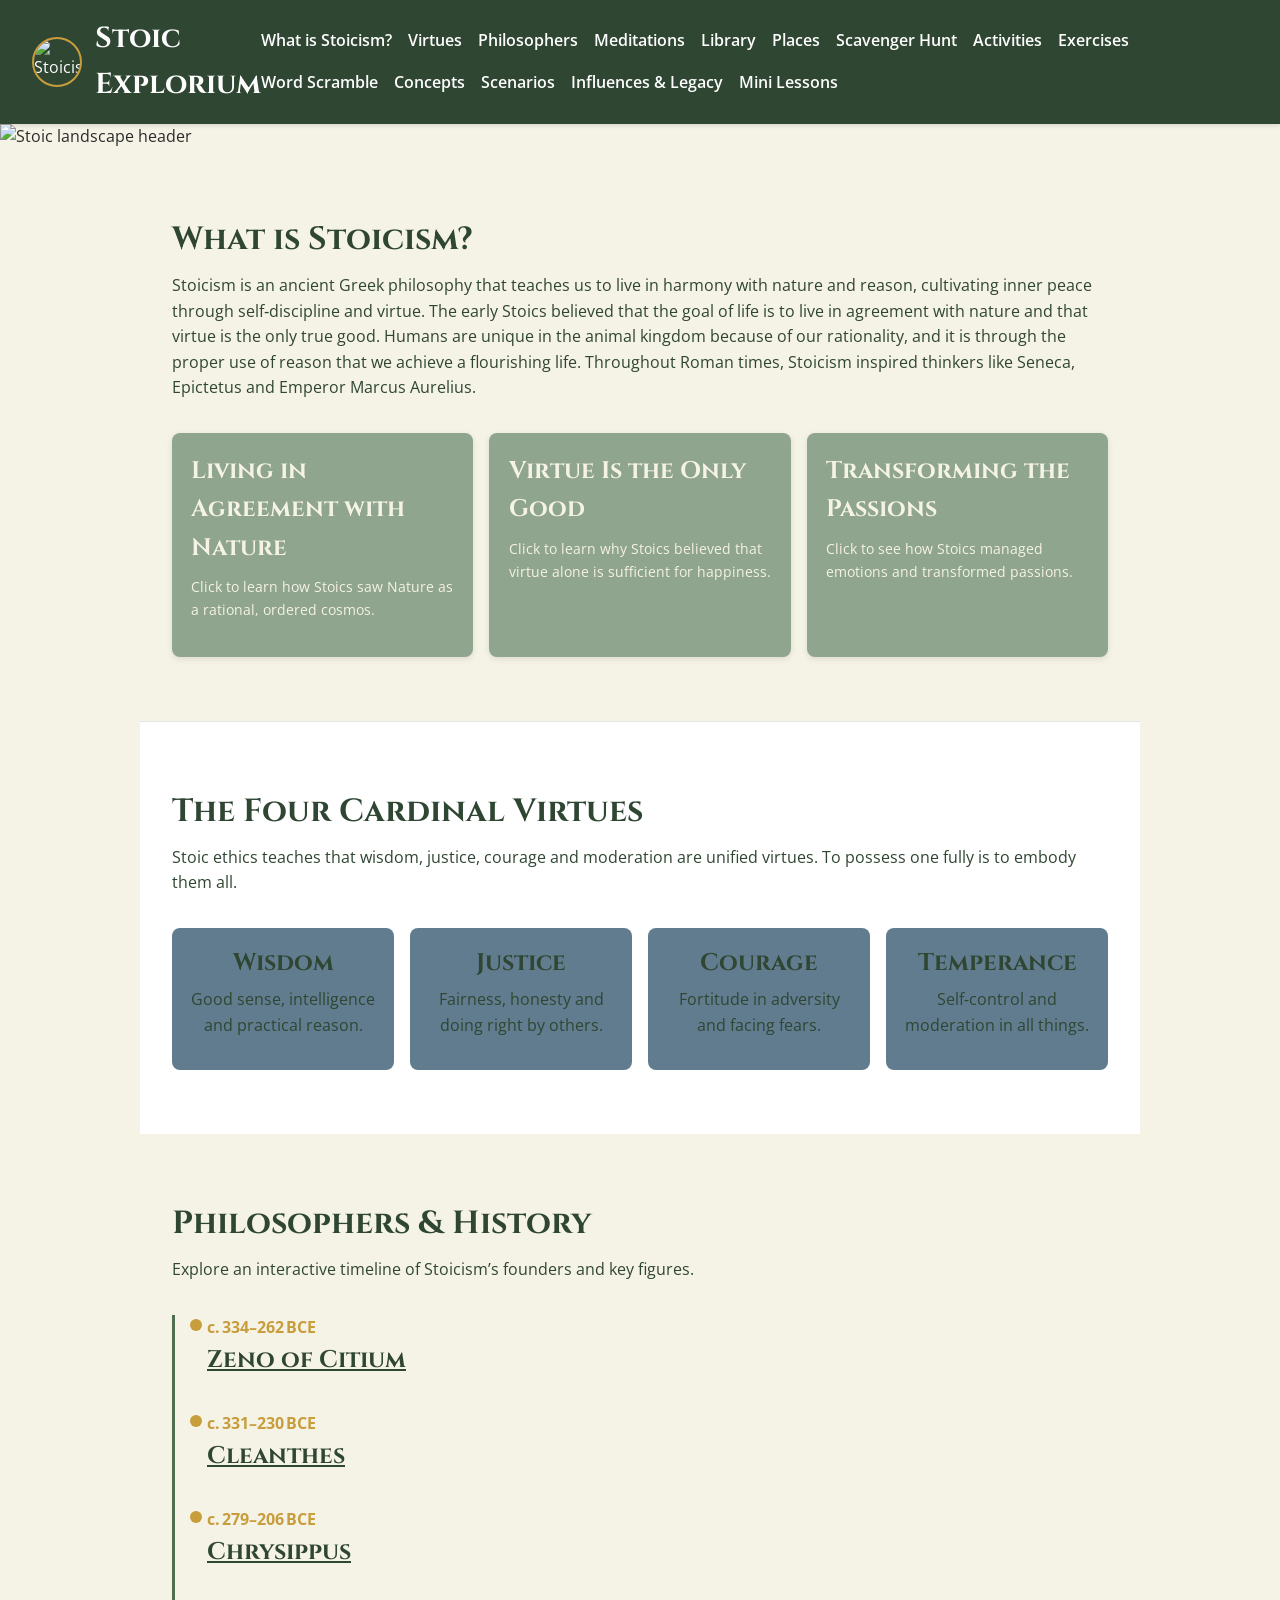
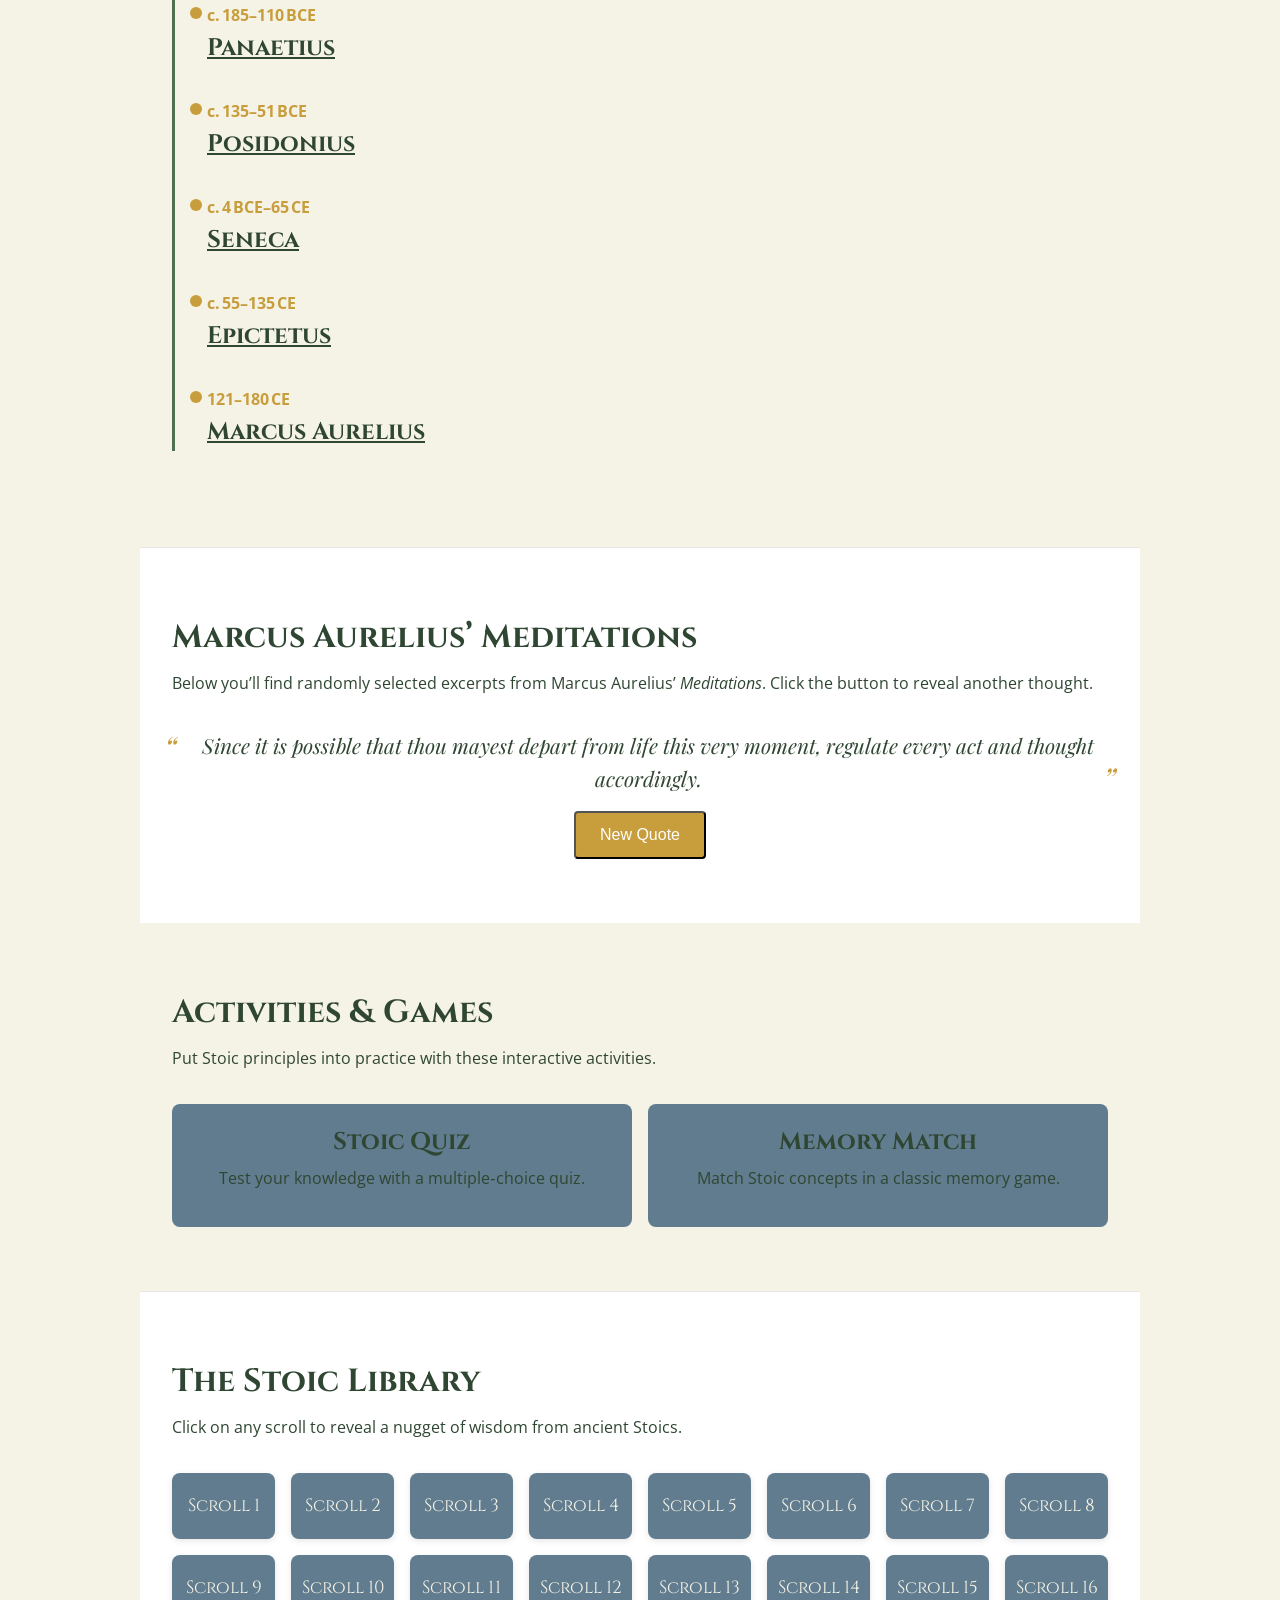
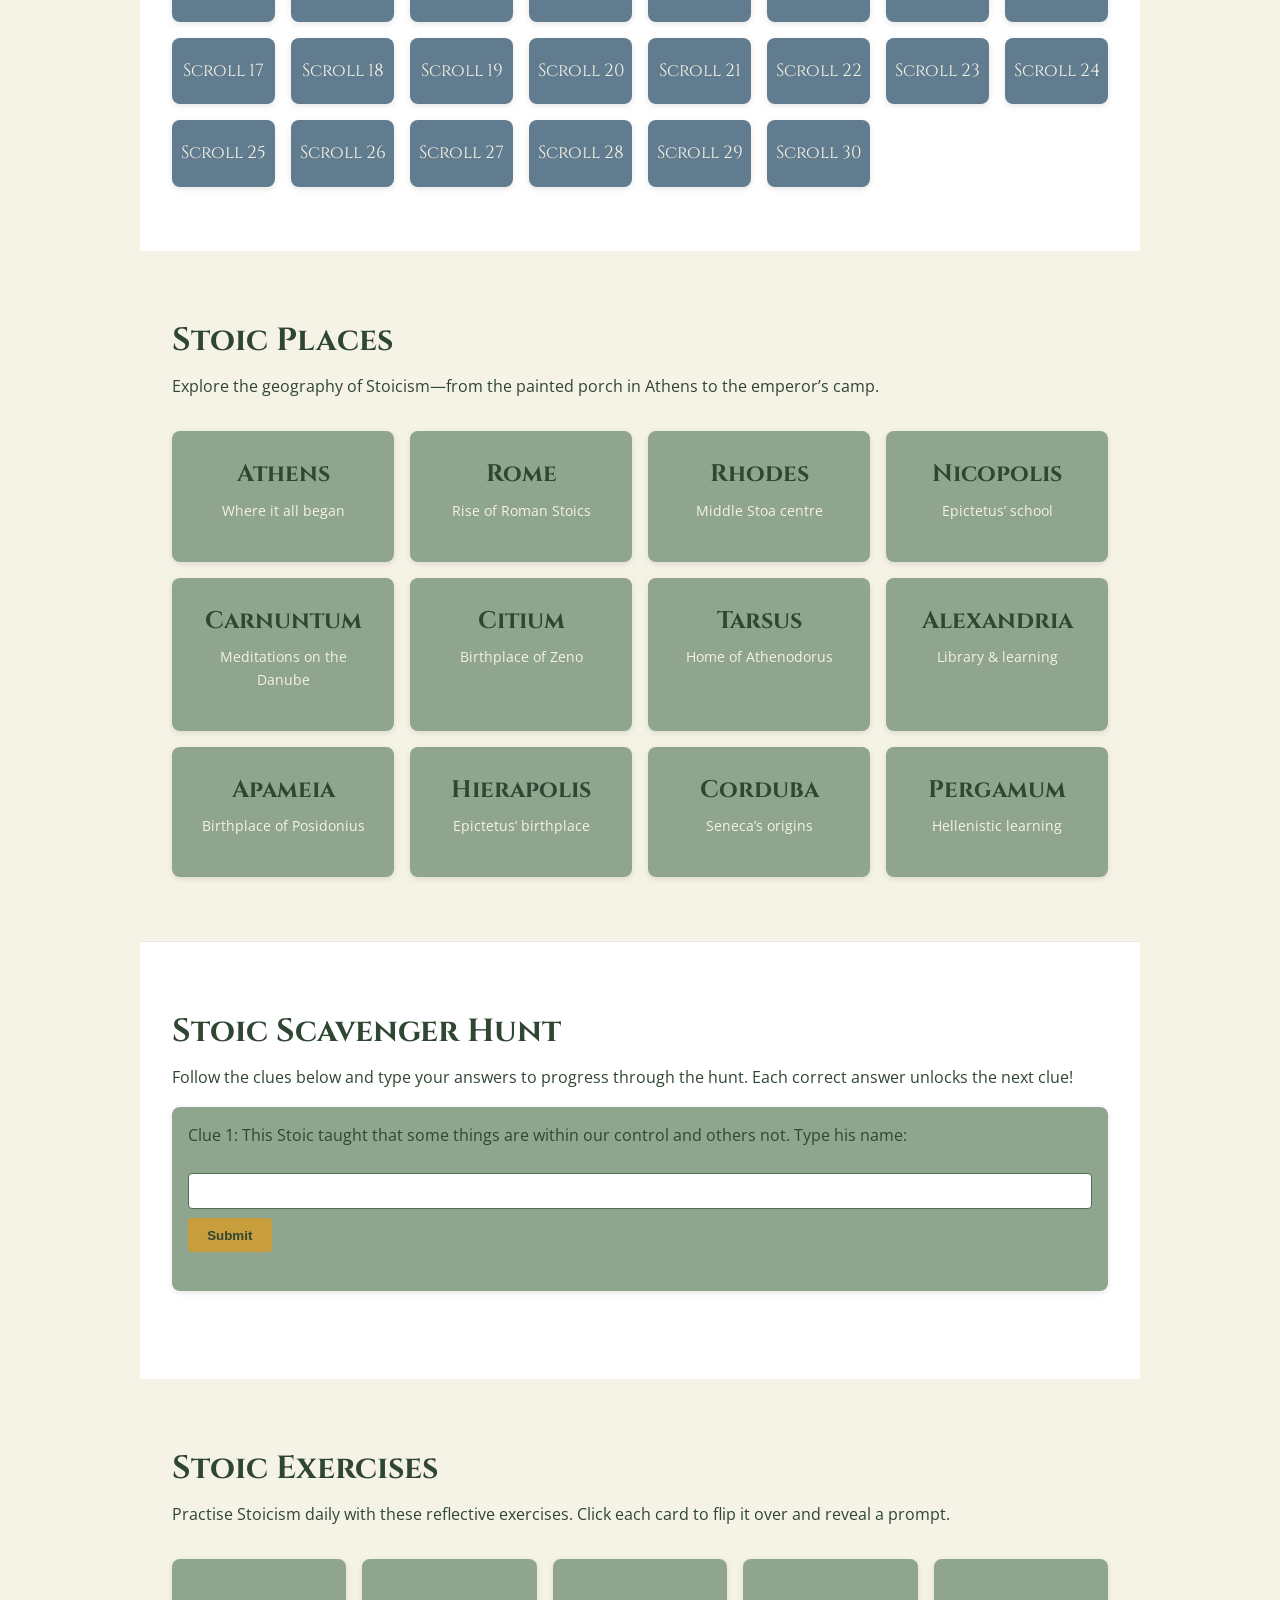
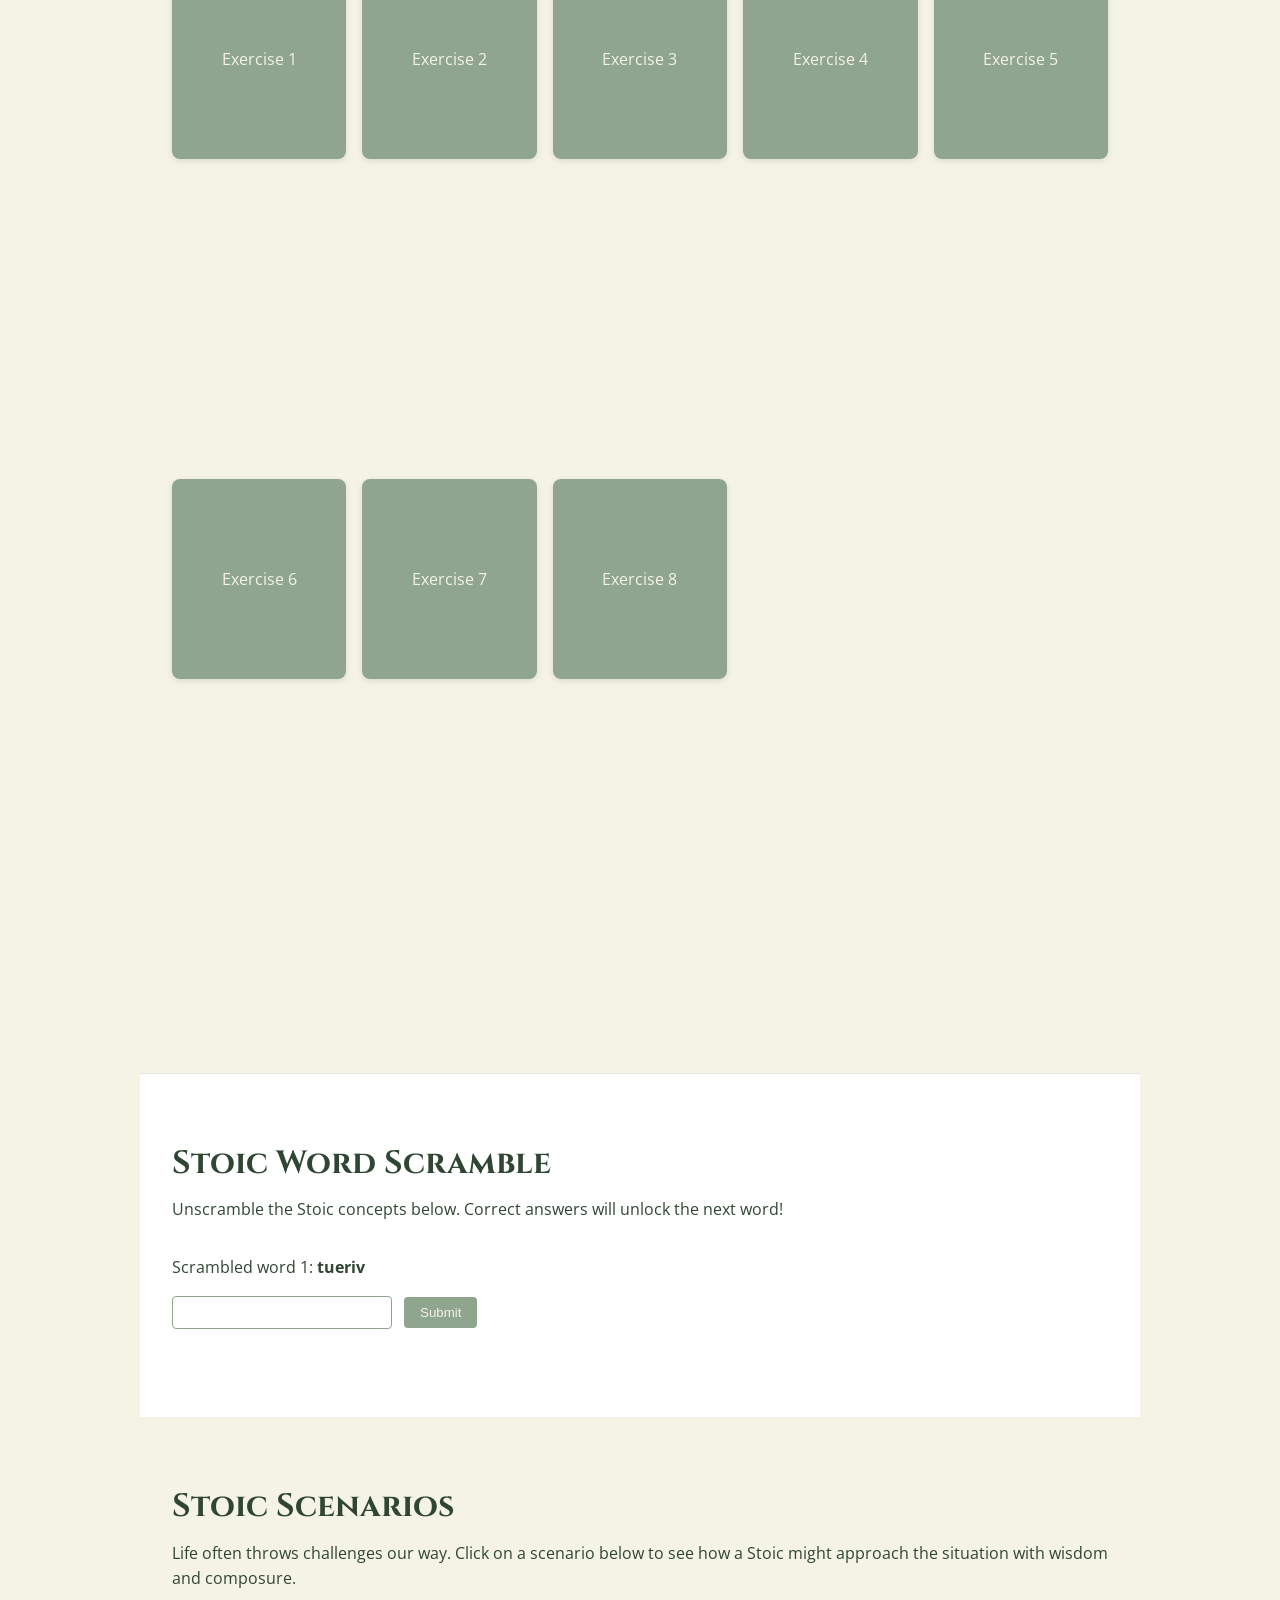
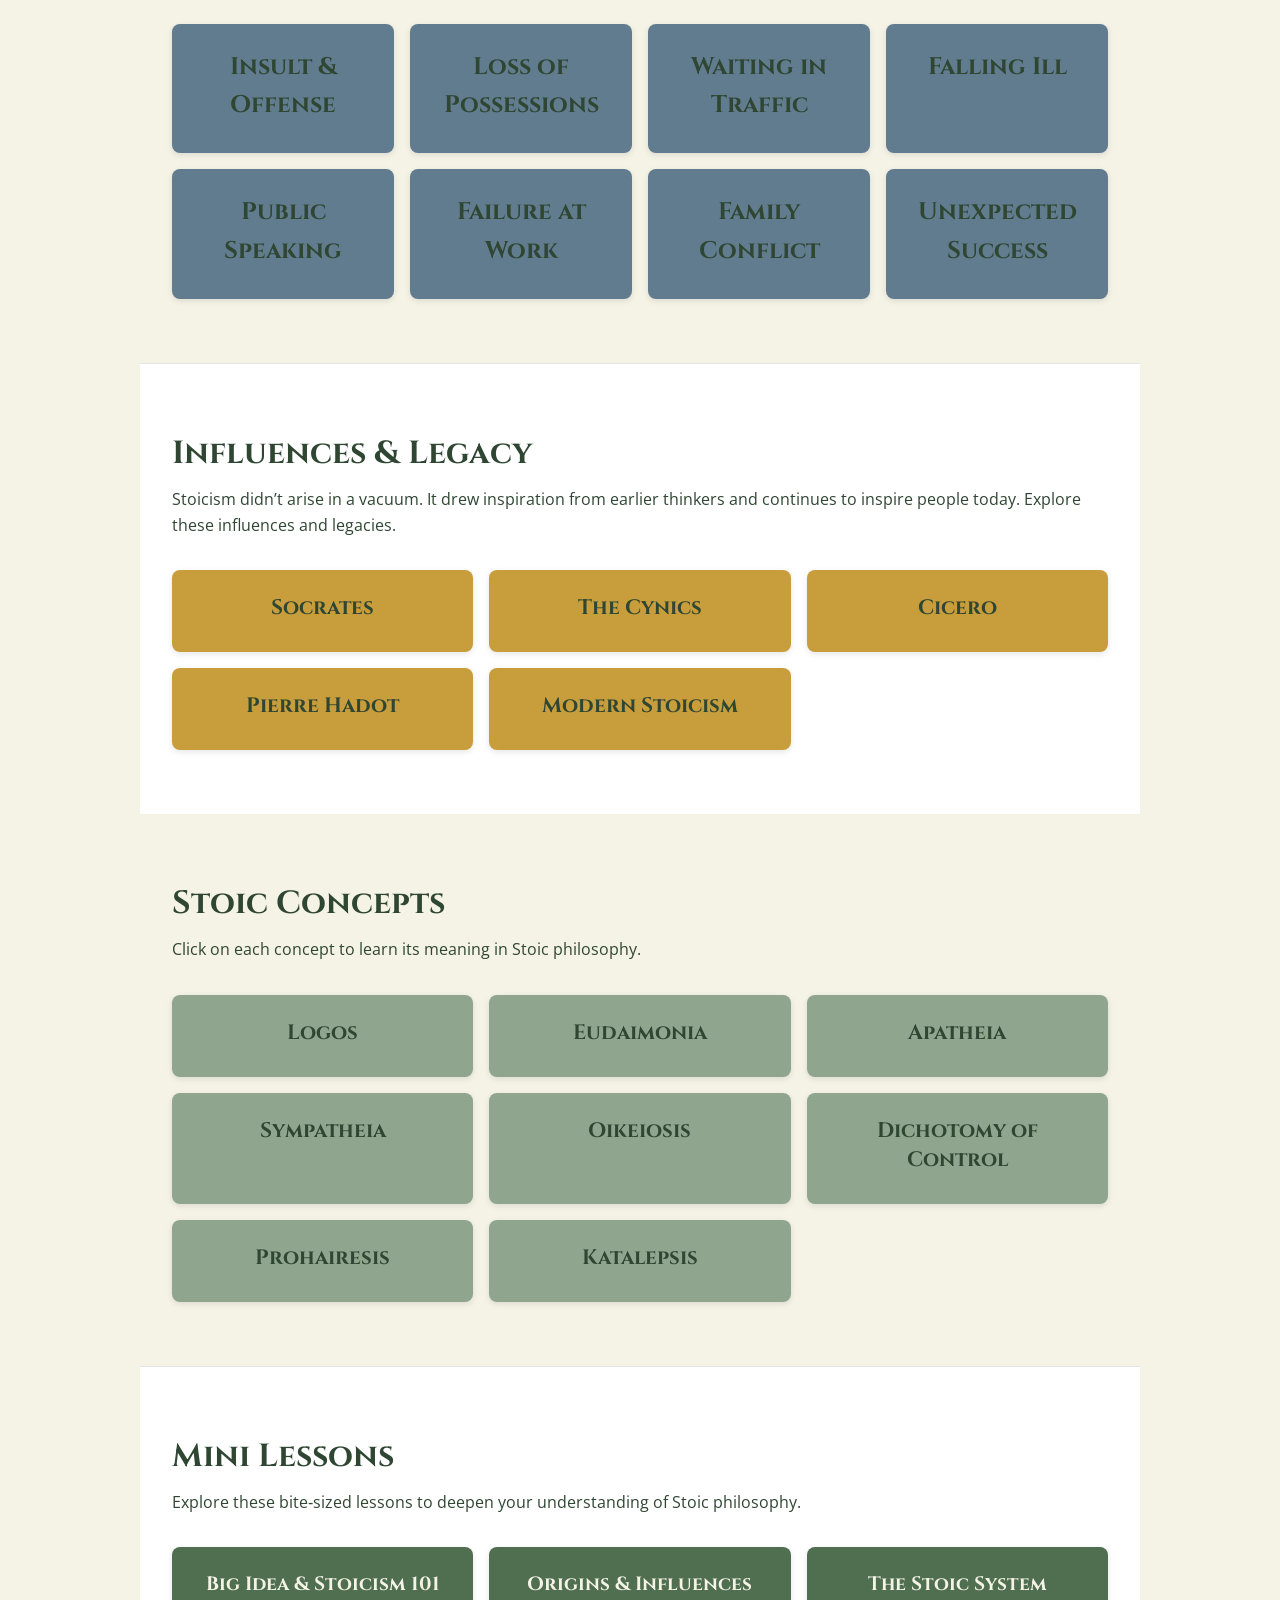
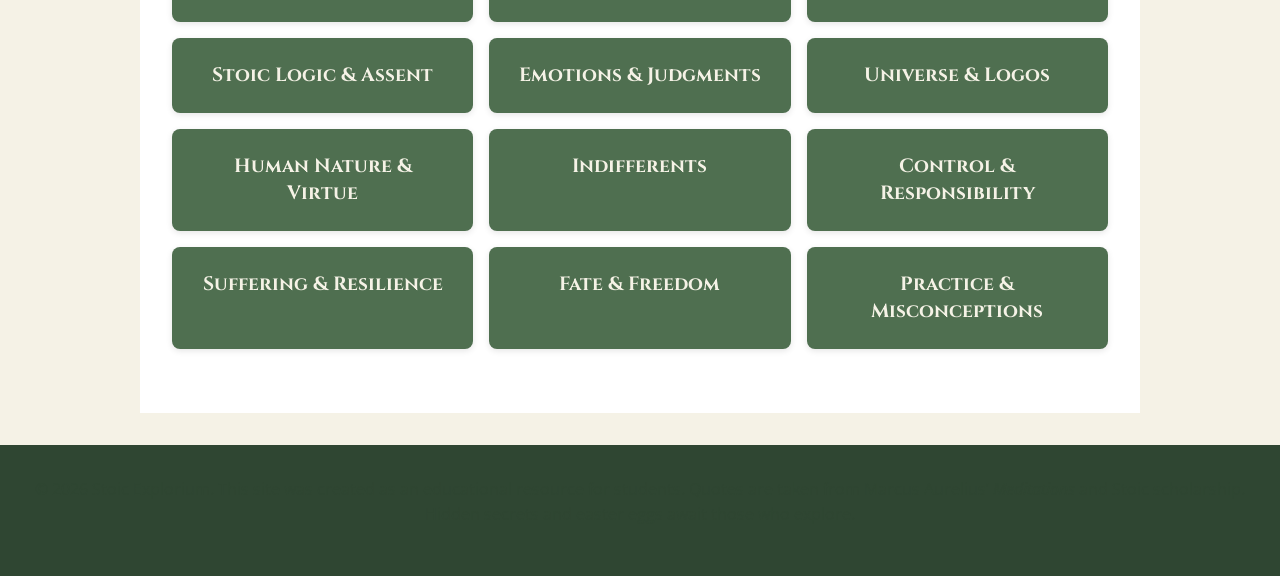
==== commit c006ef27: "Add files via upload" ====
--- a/index.html
+++ b/index.html
@@ -31,6 +31,10 @@
           <li><a href="#activities">Activities</a></li>
           <li><a href="#exercises">Exercises</a></li>
           <li><a href="#scramble">Word Scramble</a></li>
+          <li><a href="#concepts">Concepts</a></li>
+          <li><a href="#dilemmas">Scenarios</a></li>
+          <li><a href="#influences">Influences&nbsp;&amp;&nbsp;Legacy</a></li>
+          <li><a href="#lessons">Mini&nbsp;Lessons</a></li>
         </ul>
       </nav>
     </header>
@@ -38,16 +42,8 @@
     <main>
       <!-- Hero Section -->
       <section id="hero" class="hero">
-        <div class="hero-content">
-          <h2>Discover the Art of Living</h2>
-          <p>
-            Welcome to a digital temple of Stoicism. Here you can wander through
-            history, explore teachings and virtues, engage with interactive
-            activities, and reflect on timeless wisdom. Start your journey
-            below.
-          </p>
-          <a href="#what-is-stoicism" class="cta-button">Begin Exploring</a>
-        </div>
+        <!-- Updated hero: display the new header image supplied by the user. This replaces the old CTA and translucent banner. -->
+        <img src="images/new-header.png" alt="Stoic landscape header" class="hero-image" />
       </section>
 
       <!-- What is Stoicism? -->
@@ -156,60 +152,58 @@
           Explore an interactive timeline of Stoicism’s founders and key figures.
         </p>
         <div class="timeline">
-          <div class="timeline-item" data-year="300" data-philosopher="Zeno of Citium">
-            <span class="year">c. 300 BCE</span>
+          <!-- Each timeline-item represents a philosopher with accurate dates. Clicking the name reveals a brief bio via JS. -->
+          <div class="timeline-item" data-year="298" data-philosopher="Zeno of Citium">
+            <span class="year">c. 334–262 BCE</span>
             <h3>Zeno of Citium</h3>
-            <p class="hidden">
-              Zeno founded the Stoic school around 300 BCE in Athens.
-              He taught on the Stoa Poikile and emphasized living according to nature.
-            </p>
+            <p class="hidden">Founder of Stoicism; taught on the Stoa Poikile in Athens and urged living according to nature.</p>
           </div>
           <div class="timeline-item" data-year="280" data-philosopher="Cleanthes">
-            <span class="year">c. 280 BCE</span>
+            <span class="year">c. 331–230 BCE</span>
             <h3>Cleanthes</h3>
-            <p class="hidden">
-              Succeeding Zeno, Cleanthes led the school and composed hymns to Zeus.
-            </p>
-          </div>
-          <div class="timeline-item" data-year="230" data-philosopher="Chrysippus">
-            <span class="year">c. 230 BCE</span>
+            <p class="hidden">Second head of the Stoic school; wrote the Hymn to Zeus and emphasised physics and ethics.</p>
+          </div>
+          <div class="timeline-item" data-year="243" data-philosopher="Chrysippus">
+            <span class="year">c. 279–206 BCE</span>
             <h3>Chrysippus</h3>
-            <p class="hidden">
-              Chrysippus, the third head of the Stoa, systematized Stoic logic
-              and ethics. Despite his prolific writings,
-              only fragments remain.
-            </p>
-          </div>
-          <div class="timeline-item" data-year="50" data-philosopher="Seneca">
-            <span class="year">c. 50 CE</span>
+            <p class="hidden">Systematised Stoic logic and ethics; wrote hundreds of books as the third head of the Stoa.</p>
+          </div>
+          <div class="timeline-item" data-year="147" data-philosopher="Panaetius">
+            <span class="year">c. 185–110 BCE</span>
+            <h3>Panaetius</h3>
+            <p class="hidden">Middle Stoic leader who brought Stoicism to Rome and blended Platonic and Aristotelian ideas.</p>
+          </div>
+          <div class="timeline-item" data-year="93" data-philosopher="Posidonius">
+            <span class="year">c. 135–51 BCE</span>
+            <h3>Posidonius</h3>
+            <p class="hidden">Polymath and student of Panaetius; travelled widely, taught in Rhodes and wrote on science and geography.</p>
+          </div>
+          <div class="timeline-item" data-year="31" data-philosopher="Seneca">
+            <span class="year">c. 4 BCE–65 CE</span>
             <h3>Seneca</h3>
-            <p class="hidden">
-              A Roman statesman and playwright, Seneca popularized Stoicism in
-              his letters and essays and advised Nero. He
-              reminded us that “We suffer more often in imagination than in
-              reality”.
-            </p>
-          </div>
-          <div class="timeline-item" data-year="90" data-philosopher="Epictetus">
-            <span class="year">c. 90 CE</span>
+            <p class="hidden">Roman statesman and Stoic author; wrote essays and letters advising self‑control and wise use of time.</p>
+          </div>
+          <div class="timeline-item" data-year="95" data-philosopher="Epictetus">
+            <span class="year">c. 55–135 CE</span>
             <h3>Epictetus</h3>
-            <p class="hidden">
-              Born a slave, Epictetus taught that while we cannot control external
-              events, we can control how we respond. He was expelled from Rome
-              and taught in Nicopolis, influencing later Stoics.
-            </p>
-          </div>
-          <div class="timeline-item" data-year="170" data-philosopher="Marcus Aurelius">
-            <span class="year">c. 170 CE</span>
+            <p class="hidden">Former slave turned philosopher; taught in Nicopolis that we control our judgments, not externals.</p>
+          </div>
+          <div class="timeline-item" data-year="150" data-philosopher="Marcus Aurelius">
+            <span class="year">121–180 CE</span>
             <h3>Marcus Aurelius</h3>
-            <p class="hidden">
-              Emperor of Rome from 161–180 CE, Marcus Aurelius penned his
-              <em>Meditations</em> as private notes to himself. His writings
-              remain a timeless guide to inner strength and virtue.
-            </p>
-          </div>
-        </div>
-      </section>
+            <p class="hidden">Philosopher‑emperor of Rome; wrote the <em>Meditations</em> while campaigning, reflecting on duty and virtue.</p>
+          </div>
+        </div>
+      </section>
+
+      <!-- Philosopher Biography Modal -->
+      <div id="bio-modal" class="modal hidden">
+        <div class="modal-content">
+          <button class="close-modal">×</button>
+          <h3 id="bio-title"></h3>
+          <p id="bio-text"></p>
+        </div>
+      </div>
 
       <!-- Meditations Section -->
       <section id="meditations" class="section light">
@@ -265,6 +259,7 @@
         <h2>The Stoic Library</h2>
         <p>Click on any scroll to reveal a nugget of wisdom from ancient Stoics.</p>
         <div class="library-grid">
+          <!-- Extended to 30 scrolls to encourage deeper exploration -->
           <div class="scroll" data-index="0"><span>Scroll 1</span></div>
           <div class="scroll" data-index="1"><span>Scroll 2</span></div>
           <div class="scroll" data-index="2"><span>Scroll 3</span></div>
@@ -285,6 +280,16 @@
           <div class="scroll" data-index="17"><span>Scroll 18</span></div>
           <div class="scroll" data-index="18"><span>Scroll 19</span></div>
           <div class="scroll" data-index="19"><span>Scroll 20</span></div>
+          <div class="scroll" data-index="20"><span>Scroll 21</span></div>
+          <div class="scroll" data-index="21"><span>Scroll 22</span></div>
+          <div class="scroll" data-index="22"><span>Scroll 23</span></div>
+          <div class="scroll" data-index="23"><span>Scroll 24</span></div>
+          <div class="scroll" data-index="24"><span>Scroll 25</span></div>
+          <div class="scroll" data-index="25"><span>Scroll 26</span></div>
+          <div class="scroll" data-index="26"><span>Scroll 27</span></div>
+          <div class="scroll" data-index="27"><span>Scroll 28</span></div>
+          <div class="scroll" data-index="28"><span>Scroll 29</span></div>
+          <div class="scroll" data-index="29"><span>Scroll 30</span></div>
         </div>
         <div id="quote-modal" class="modal hidden">
           <div class="modal-content">
@@ -330,6 +335,23 @@
           <div class="place" data-place="alexandria">
             <h3>Alexandria</h3>
             <p class="place-summary">Library & learning</p>
+          </div>
+          <!-- Additional Stoic locations for deeper exploration -->
+          <div class="place" data-place="apameia">
+            <h3>Apameia</h3>
+            <p class="place-summary">Birthplace of Posidonius</p>
+          </div>
+          <div class="place" data-place="hierapolis">
+            <h3>Hierapolis</h3>
+            <p class="place-summary">Epictetus’ birthplace</p>
+          </div>
+          <div class="place" data-place="corduba">
+            <h3>Corduba</h3>
+            <p class="place-summary">Seneca’s origins</p>
+          </div>
+          <div class="place" data-place="pergamum">
+            <h3>Pergamum</h3>
+            <p class="place-summary">Hellenistic learning</p>
           </div>
         </div>
         <div id="place-detail" class="place-detail hidden">
@@ -461,6 +483,125 @@
         </div>
       </section>
 
+      <!-- Stoic Scenarios Section -->
+      <section id="dilemmas" class="section">
+        <h2>Stoic Scenarios</h2>
+        <p>
+          Life often throws challenges our way. Click on a scenario below to see how a Stoic might approach the situation with wisdom and composure.
+        </p>
+        <div class="scenario-grid">
+          <div class="scenario-item" data-scenario="insult">
+            <h3>Insult &amp; Offense</h3>
+          </div>
+          <div class="scenario-item" data-scenario="loss">
+            <h3>Loss of Possessions</h3>
+          </div>
+          <div class="scenario-item" data-scenario="traffic">
+            <h3>Waiting in Traffic</h3>
+          </div>
+          <div class="scenario-item" data-scenario="illness">
+            <h3>Falling Ill</h3>
+          </div>
+          <div class="scenario-item" data-scenario="public">
+            <h3>Public Speaking</h3>
+          </div>
+          <div class="scenario-item" data-scenario="failure">
+            <h3>Failure at Work</h3>
+          </div>
+          <div class="scenario-item" data-scenario="conflict">
+            <h3>Family Conflict</h3>
+          </div>
+          <div class="scenario-item" data-scenario="success">
+            <h3>Unexpected Success</h3>
+          </div>
+        </div>
+      </section>
+
+      <!-- Influences & Legacy Section -->
+      <section id="influences" class="section light">
+        <h2>Influences &amp; Legacy</h2>
+        <p>
+          Stoicism didn’t arise in a vacuum. It drew inspiration from earlier thinkers and continues to inspire people today. Explore these influences and legacies.
+        </p>
+        <div class="influence-grid">
+          <div class="influence-item" data-influence="socrates">
+            <h3>Socrates</h3>
+          </div>
+          <div class="influence-item" data-influence="cynics">
+            <h3>The Cynics</h3>
+          </div>
+          <div class="influence-item" data-influence="cicero">
+            <h3>Cicero</h3>
+          </div>
+          <div class="influence-item" data-influence="hadot">
+            <h3>Pierre Hadot</h3>
+          </div>
+          <div class="influence-item" data-influence="modern">
+            <h3>Modern Stoicism</h3>
+          </div>
+        </div>
+      </section>
+
+      <!-- Stoic Concepts Section -->
+      <section id="concepts" class="section">
+        <h2>Stoic Concepts</h2>
+        <p>Click on each concept to learn its meaning in Stoic philosophy.</p>
+        <div class="concept-grid">
+          <div class="concept-item" data-concept="logos">
+            <h3>Logos</h3>
+          </div>
+          <div class="concept-item" data-concept="eudaimonia">
+            <h3>Eudaimonia</h3>
+          </div>
+          <div class="concept-item" data-concept="apatheia">
+            <h3>Apatheia</h3>
+          </div>
+          <div class="concept-item" data-concept="sympatheia">
+            <h3>Sympatheia</h3>
+          </div>
+          <div class="concept-item" data-concept="oikeiosis">
+            <h3>Oikeiosis</h3>
+          </div>
+          <div class="concept-item" data-concept="control">
+            <!-- Use regular spaces instead of non-breaking spaces so the phrase can wrap naturally -->
+            <h3>Dichotomy of Control</h3>
+          </div>
+          <div class="concept-item" data-concept="prohairesis">
+            <h3>Prohairesis</h3>
+          </div>
+          <div class="concept-item" data-concept="katalepsis">
+            <h3>Katalepsis</h3>
+          </div>
+        </div>
+      </section>
+
+      <!-- Stoic Mini Lessons Section -->
+      <section id="lessons" class="section light">
+        <h2>Mini Lessons</h2>
+        <p>Explore these bite‑sized lessons to deepen your understanding of Stoic philosophy.</p>
+        <div class="lesson-grid">
+          <div class="lesson-item" data-lesson="lesson1"><h3>Big Idea &amp; Stoicism 101</h3></div>
+          <div class="lesson-item" data-lesson="lesson2"><h3>Origins &amp; Influences</h3></div>
+          <div class="lesson-item" data-lesson="lesson3"><h3>The Stoic System</h3></div>
+          <div class="lesson-item" data-lesson="lesson4"><h3>Stoic Logic &amp; Assent</h3></div>
+          <div class="lesson-item" data-lesson="lesson5"><h3>Emotions &amp; Judgments</h3></div>
+          <div class="lesson-item" data-lesson="lesson6"><h3>Universe &amp; Logos</h3></div>
+          <div class="lesson-item" data-lesson="lesson7"><h3>Human Nature &amp; Virtue</h3></div>
+          <div class="lesson-item" data-lesson="lesson8"><h3>Indifferents</h3></div>
+          <div class="lesson-item" data-lesson="lesson9"><h3>Control &amp; Responsibility</h3></div>
+          <div class="lesson-item" data-lesson="lesson10"><h3>Suffering &amp; Resilience</h3></div>
+          <div class="lesson-item" data-lesson="lesson11"><h3>Fate &amp; Freedom</h3></div>
+          <div class="lesson-item" data-lesson="lesson12"><h3>Practice &amp; Misconceptions</h3></div>
+        </div>
+        <div id="lesson-modal" class="modal hidden">
+          <div class="modal-content">
+            <button class="close-modal">×</button>
+            <h3 id="lesson-title"></h3>
+            <p id="lesson-text"></p>
+          </div>
+        </div>
+      </section>
+
     </main>
 
     <footer>
--- a/style.css
+++ b/style.css
@@ -113,6 +113,8 @@
   list-style: none;
   display: flex;
   gap: 1rem;
+  /* Allow navigation items to wrap onto multiple lines when there are many links */
+  flex-wrap: wrap;
 }
 
 nav li a {
@@ -127,13 +129,17 @@
 }
 
 /* Hero section */
+/* Hero section now uses a full‑width image; remove gradient overlay and padding */
 .hero {
-  background-image: linear-gradient(rgba(47, 70, 50, 0.7), rgba(47, 70, 50, 0.7)), url('images/stoicism-poster.png');
-  background-size: cover;
-  background-position: center;
-  color: var(--text-light);
-  text-align: center;
-  padding: 8rem 2rem;
+  background: none;
+  padding: 0;
+}
+
+/* Ensure the hero image spans the full width and scales properly */
+.hero-image {
+  width: 100%;
+  height: auto;
+  display: block;
 }
 
 .hero-content {
@@ -309,6 +315,8 @@
 .timeline-item h3 {
   margin-bottom: 0.2rem;
   color: var(--dark-green);
+  text-decoration: underline;
+  cursor: pointer;
 }
 
 .timeline-item p {
@@ -738,6 +746,135 @@
   box-shadow: 0 2px 6px var(--shadow);
 }
 
+/* Concepts section */
+/* Concepts grid – widen the minimum width so longer names like "Dichotomy of Control"
+   can wrap nicely inside their cards. Use a slightly larger min width and allow
+   wrapping for long words. */
+.concept-grid {
+  display: grid;
+  grid-template-columns: repeat(auto-fit, minmax(240px, 1fr));
+  gap: 1rem;
+  margin-top: 2rem;
+}
+
+/* Individual concept card styling */
+.concept-item {
+  background-color: var(--light-green);
+  color: var(--cream);
+  padding: 1.5rem;
+  border-radius: 8px;
+  text-align: center;
+  cursor: pointer;
+  transition: transform 0.3s, box-shadow 0.3s;
+  box-shadow: 0 2px 6px var(--shadow);
+  white-space: normal;
+  word-wrap: break-word;
+  hyphens: auto; /* allow hyphenation for long words */
+}
+
+/* Reduce the heading size within concept cards so long titles fit comfortably */
+.concept-item h3 {
+  font-size: 1.3rem;
+  line-height: 1.4;
+}
+
+.concept-item:hover {
+  transform: translateY(-3px);
+  box-shadow: 0 4px 12px var(--shadow);
+}
+
+/* Mini Lessons section */
+.lesson-grid {
+  display: grid;
+  grid-template-columns: repeat(auto-fit, minmax(240px, 1fr));
+  gap: 1rem;
+  margin-top: 2rem;
+}
+
+.lesson-item {
+  background-color: var(--mid-green);
+  color: var(--cream);
+  padding: 1.5rem;
+  border-radius: 8px;
+  text-align: center;
+  cursor: pointer;
+  box-shadow: 0 2px 6px var(--shadow);
+  transition: transform 0.3s, box-shadow 0.3s;
+}
+
+.lesson-item h3 {
+  font-size: 1.2rem;
+  line-height: 1.4;
+  margin: 0;
+  /* Ensure lesson titles are readable against the coloured card */
+  color: var(--cream);
+}
+
+.lesson-item:hover {
+  transform: translateY(-3px);
+  box-shadow: 0 4px 12px var(--shadow);
+}
+
+/* Scenarios section */
+.scenario-grid {
+  display: grid;
+  grid-template-columns: repeat(auto-fit, minmax(180px, 1fr));
+  gap: 1rem;
+  margin-top: 2rem;
+}
+
+.scenario-item {
+  background-color: var(--muted-blue);
+  color: var(--cream);
+  padding: 1.5rem;
+  border-radius: 8px;
+  text-align: center;
+  cursor: pointer;
+  box-shadow: 0 2px 6px var(--shadow);
+  transition: transform 0.3s, box-shadow 0.3s;
+}
+
+.scenario-item:hover {
+  transform: translateY(-3px);
+  box-shadow: 0 4px 12px var(--shadow);
+}
+
+/* Influences section */
+/* Influences grid – similar adjustments to accommodate longer labels such as
+   "Modern Stoicism" without truncation */
+.influence-grid {
+  display: grid;
+  grid-template-columns: repeat(auto-fit, minmax(240px, 1fr));
+  gap: 1rem;
+  margin-top: 2rem;
+}
+
+/* Individual influence card styling */
+.influence-item {
+  background-color: var(--gold);
+  color: var(--dark-green);
+  padding: 1.5rem;
+  border-radius: 8px;
+  text-align: center;
+  cursor: pointer;
+  box-shadow: 0 2px 6px var(--shadow);
+  transition: transform 0.3s, box-shadow 0.3s;
+  white-space: normal;
+  word-wrap: break-word;
+  hyphens: auto;
+}
+
+/* Reduce heading size for influence cards as well */
+.influence-item h3 {
+  font-size: 1.3rem;
+  line-height: 1.4;
+}
+
+.influence-item:hover {
+  transform: translateY(-3px);
+  box-shadow: 0 4px 12px var(--shadow);
+}
+
 /* Footer */
 footer {
   background-color: var(--dark-green);
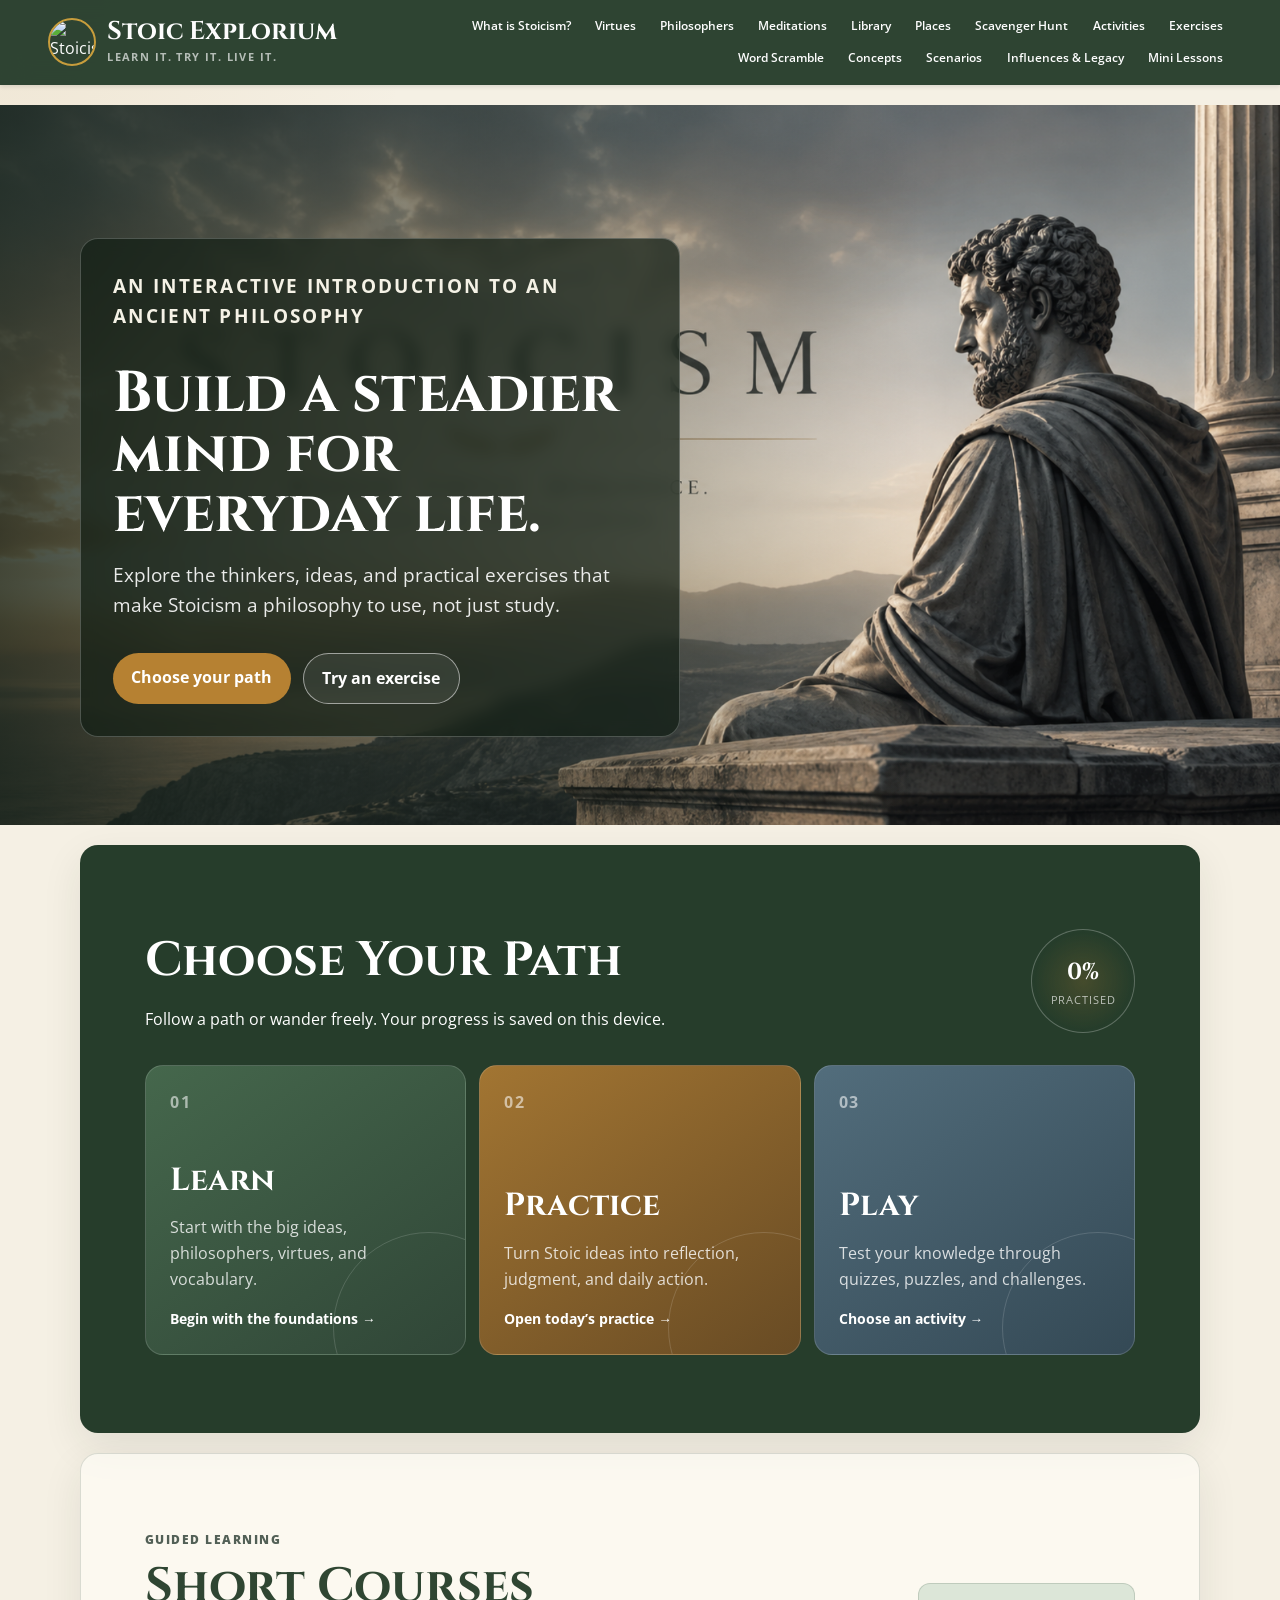
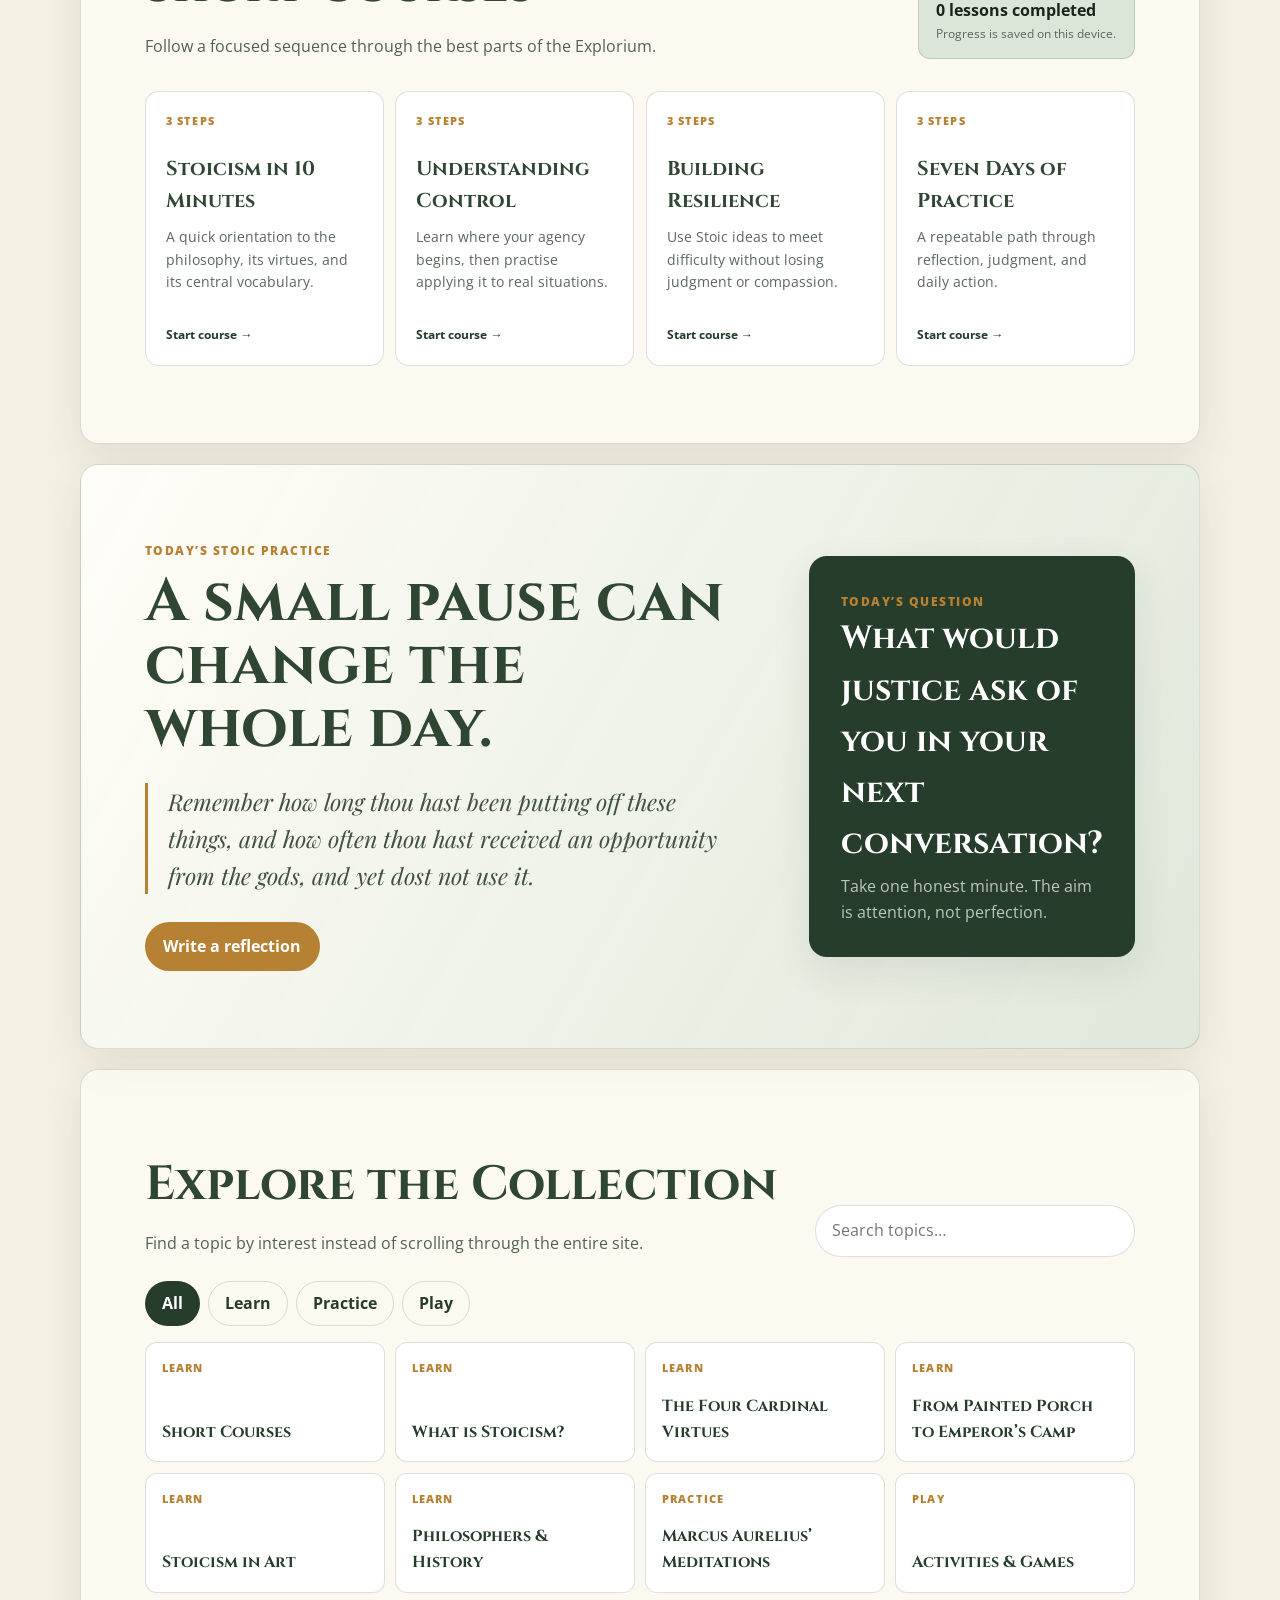
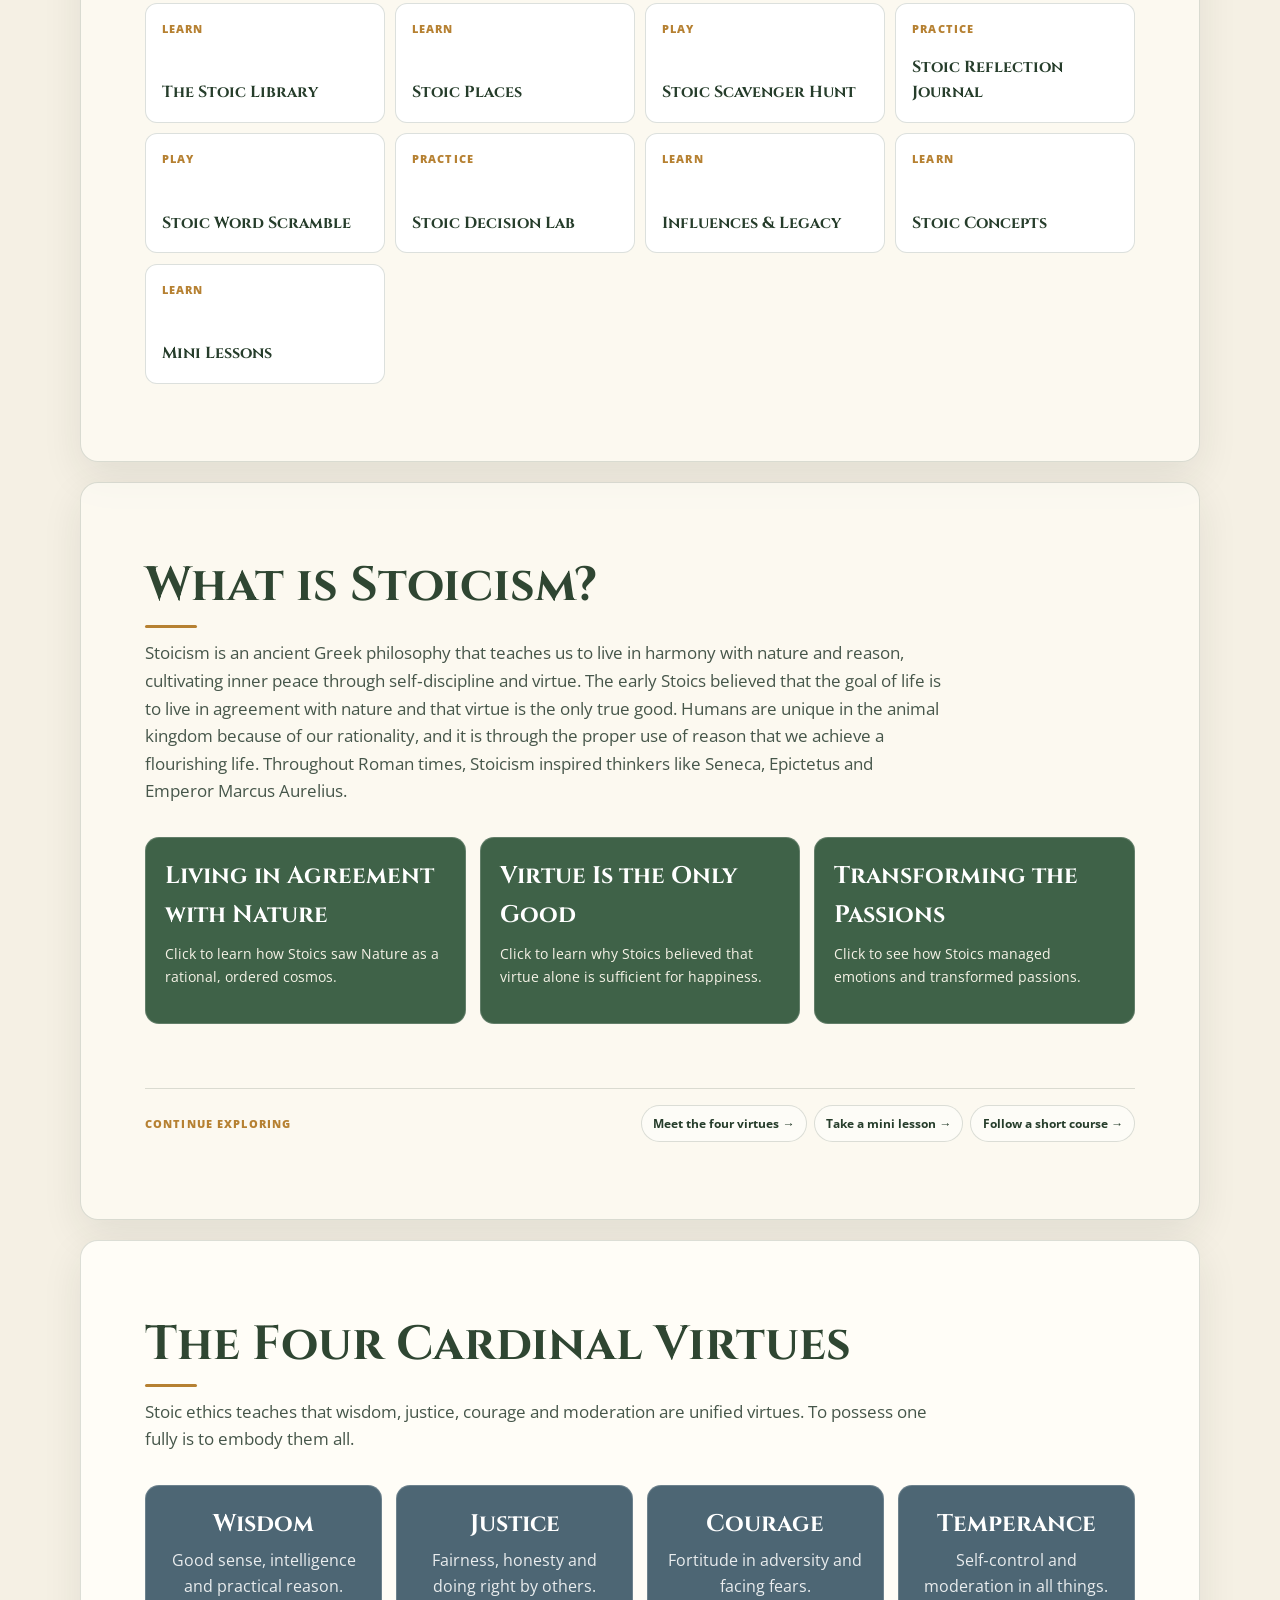
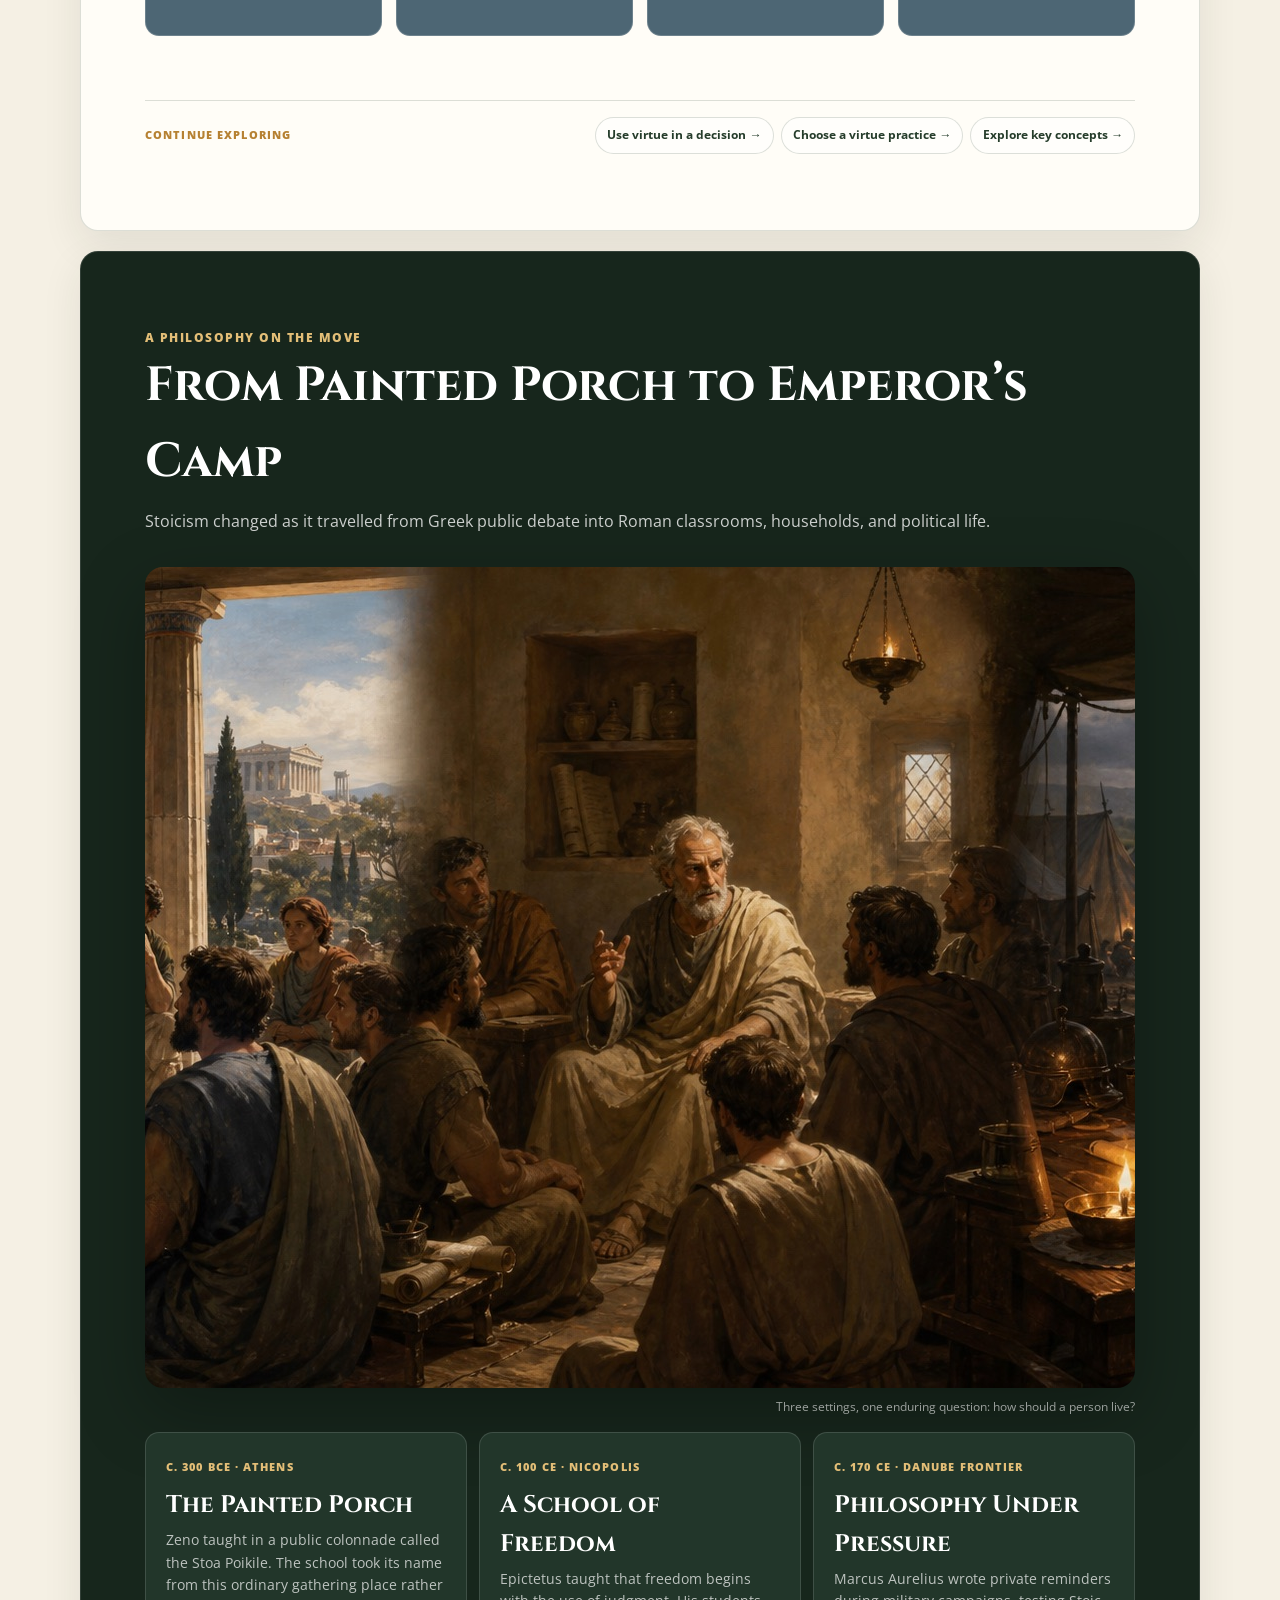
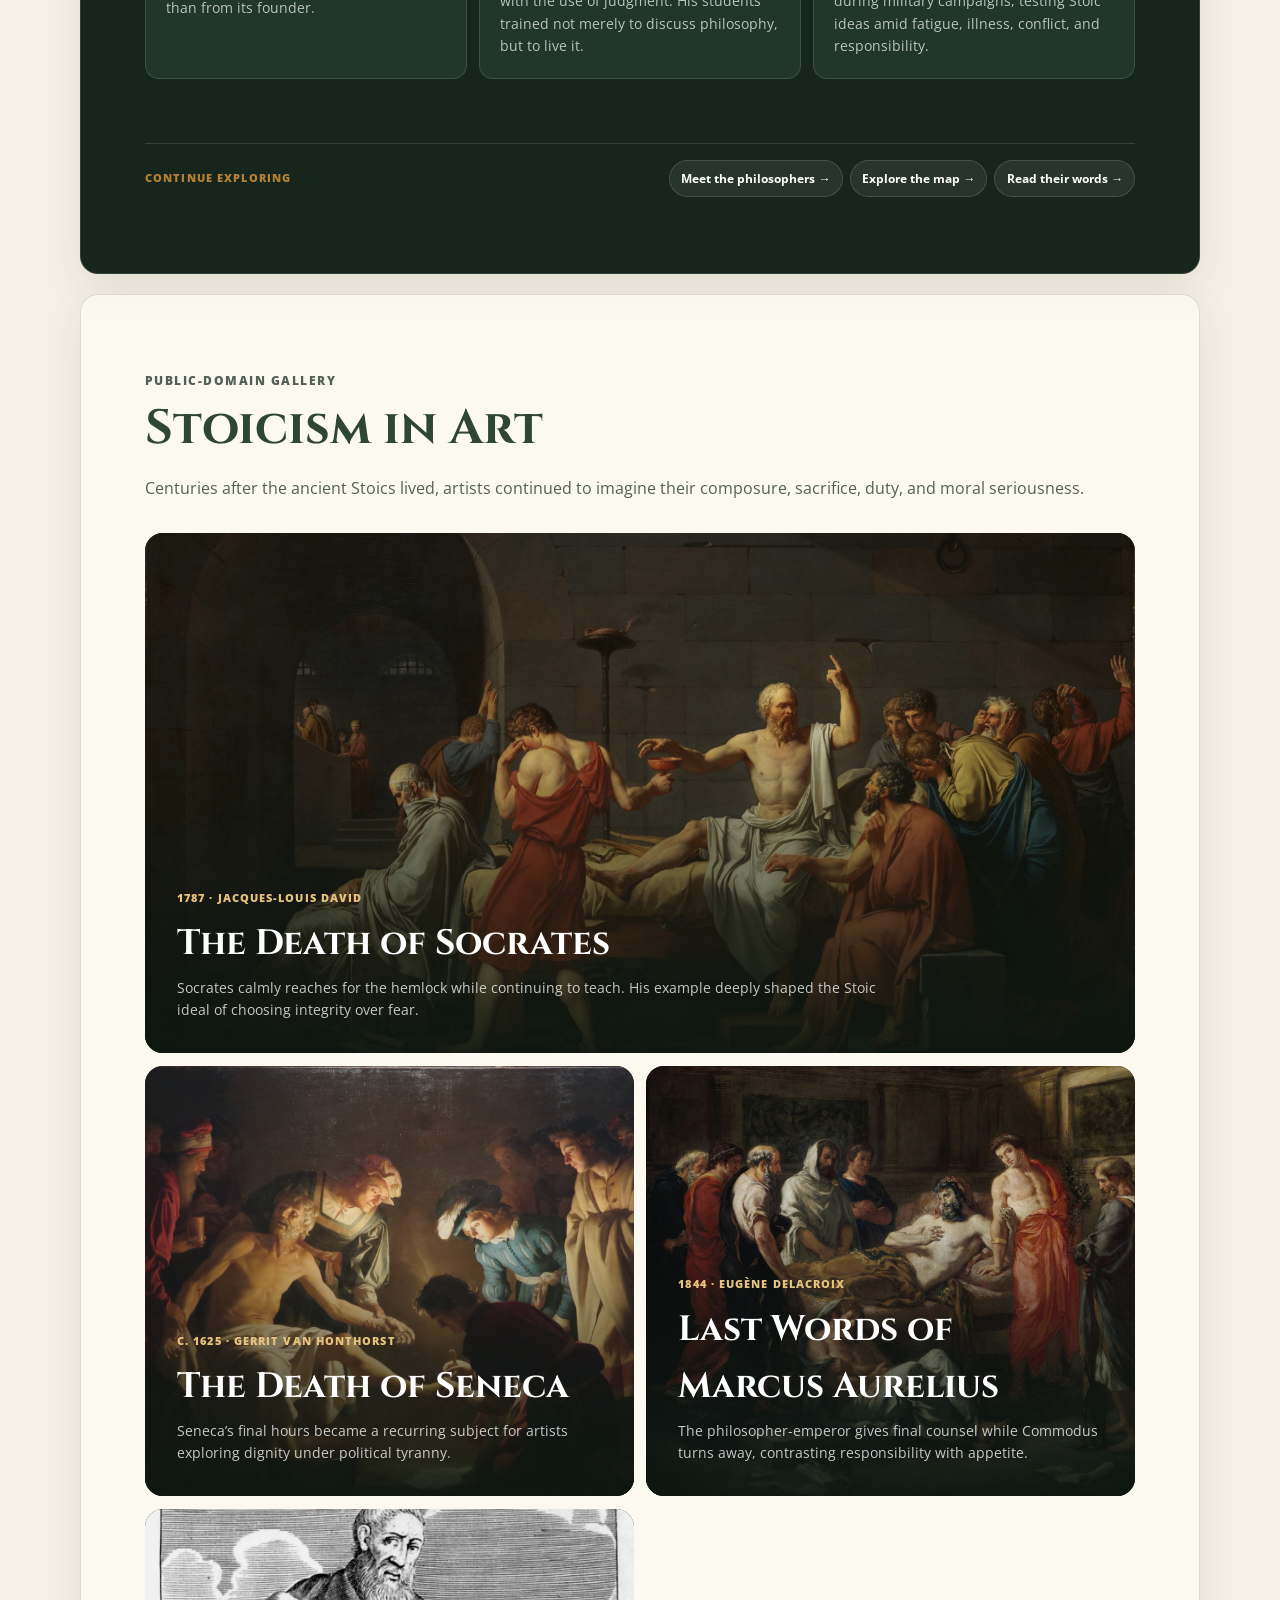
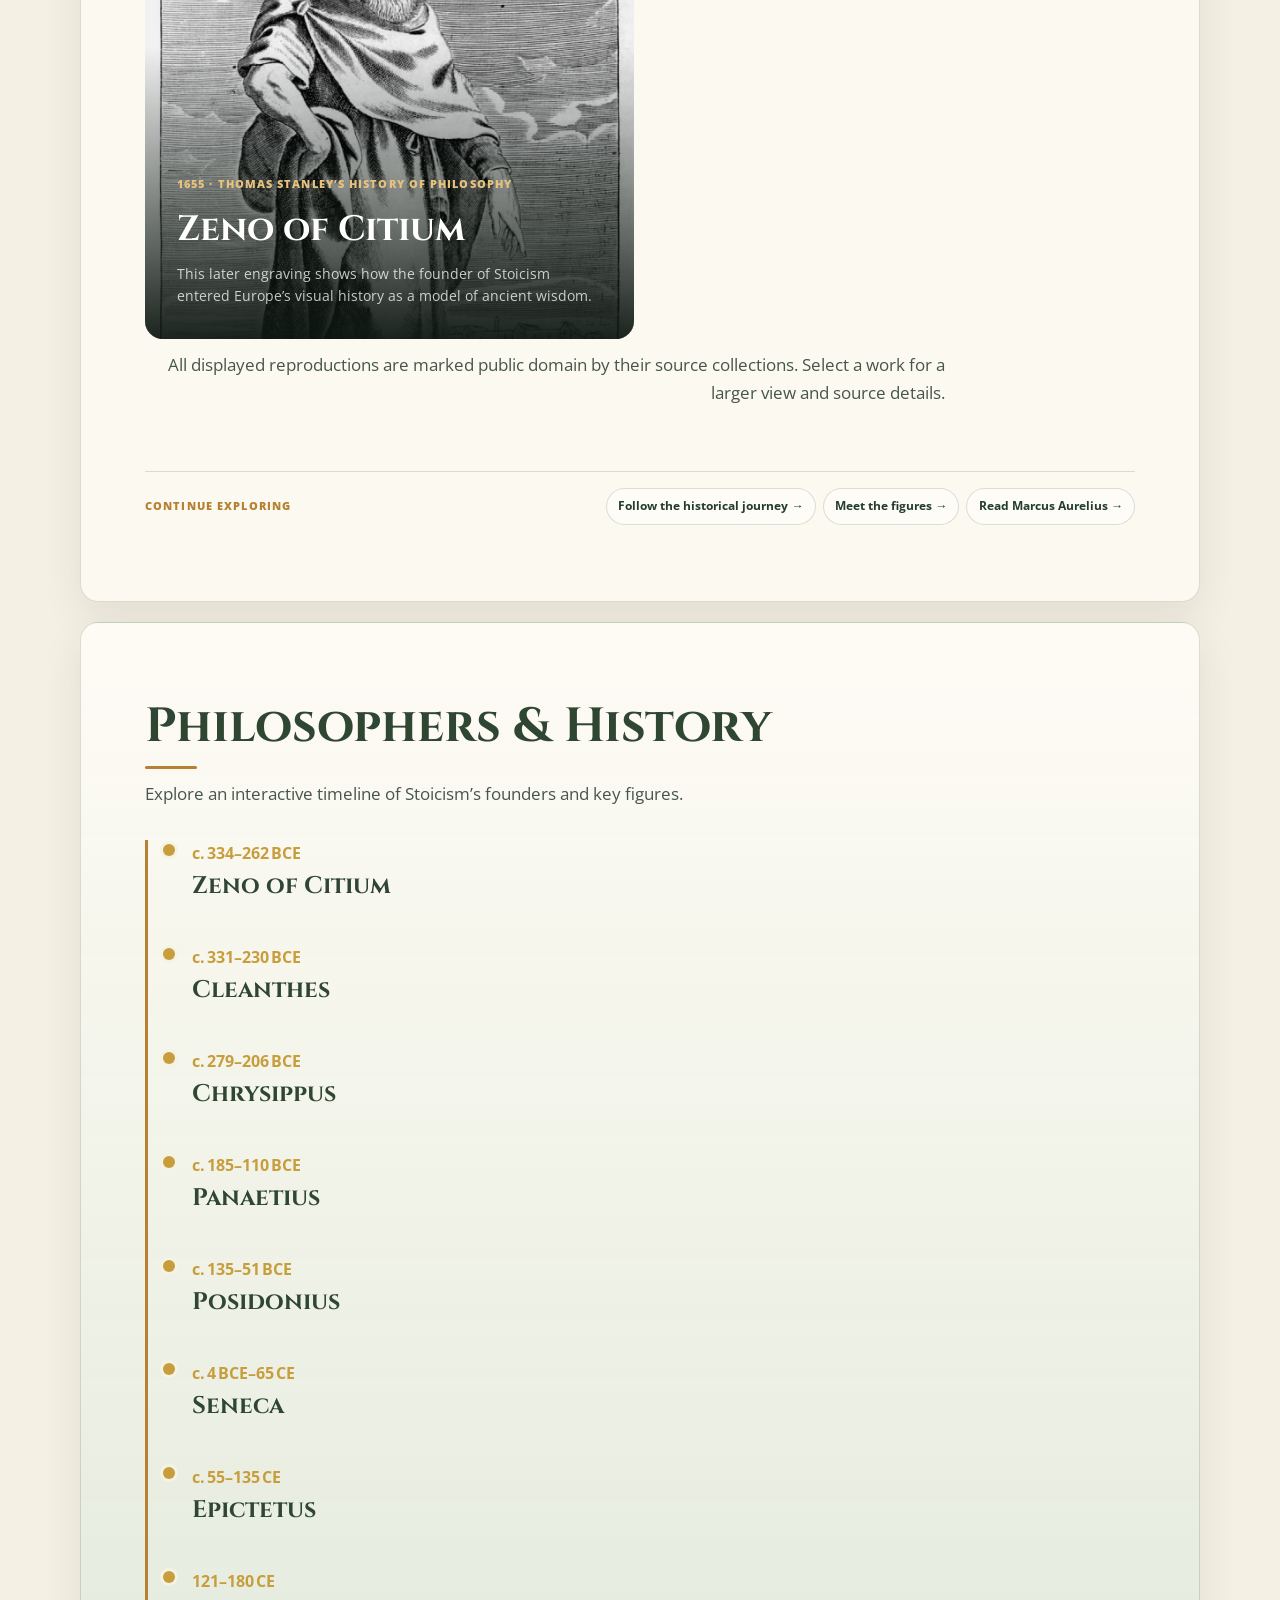
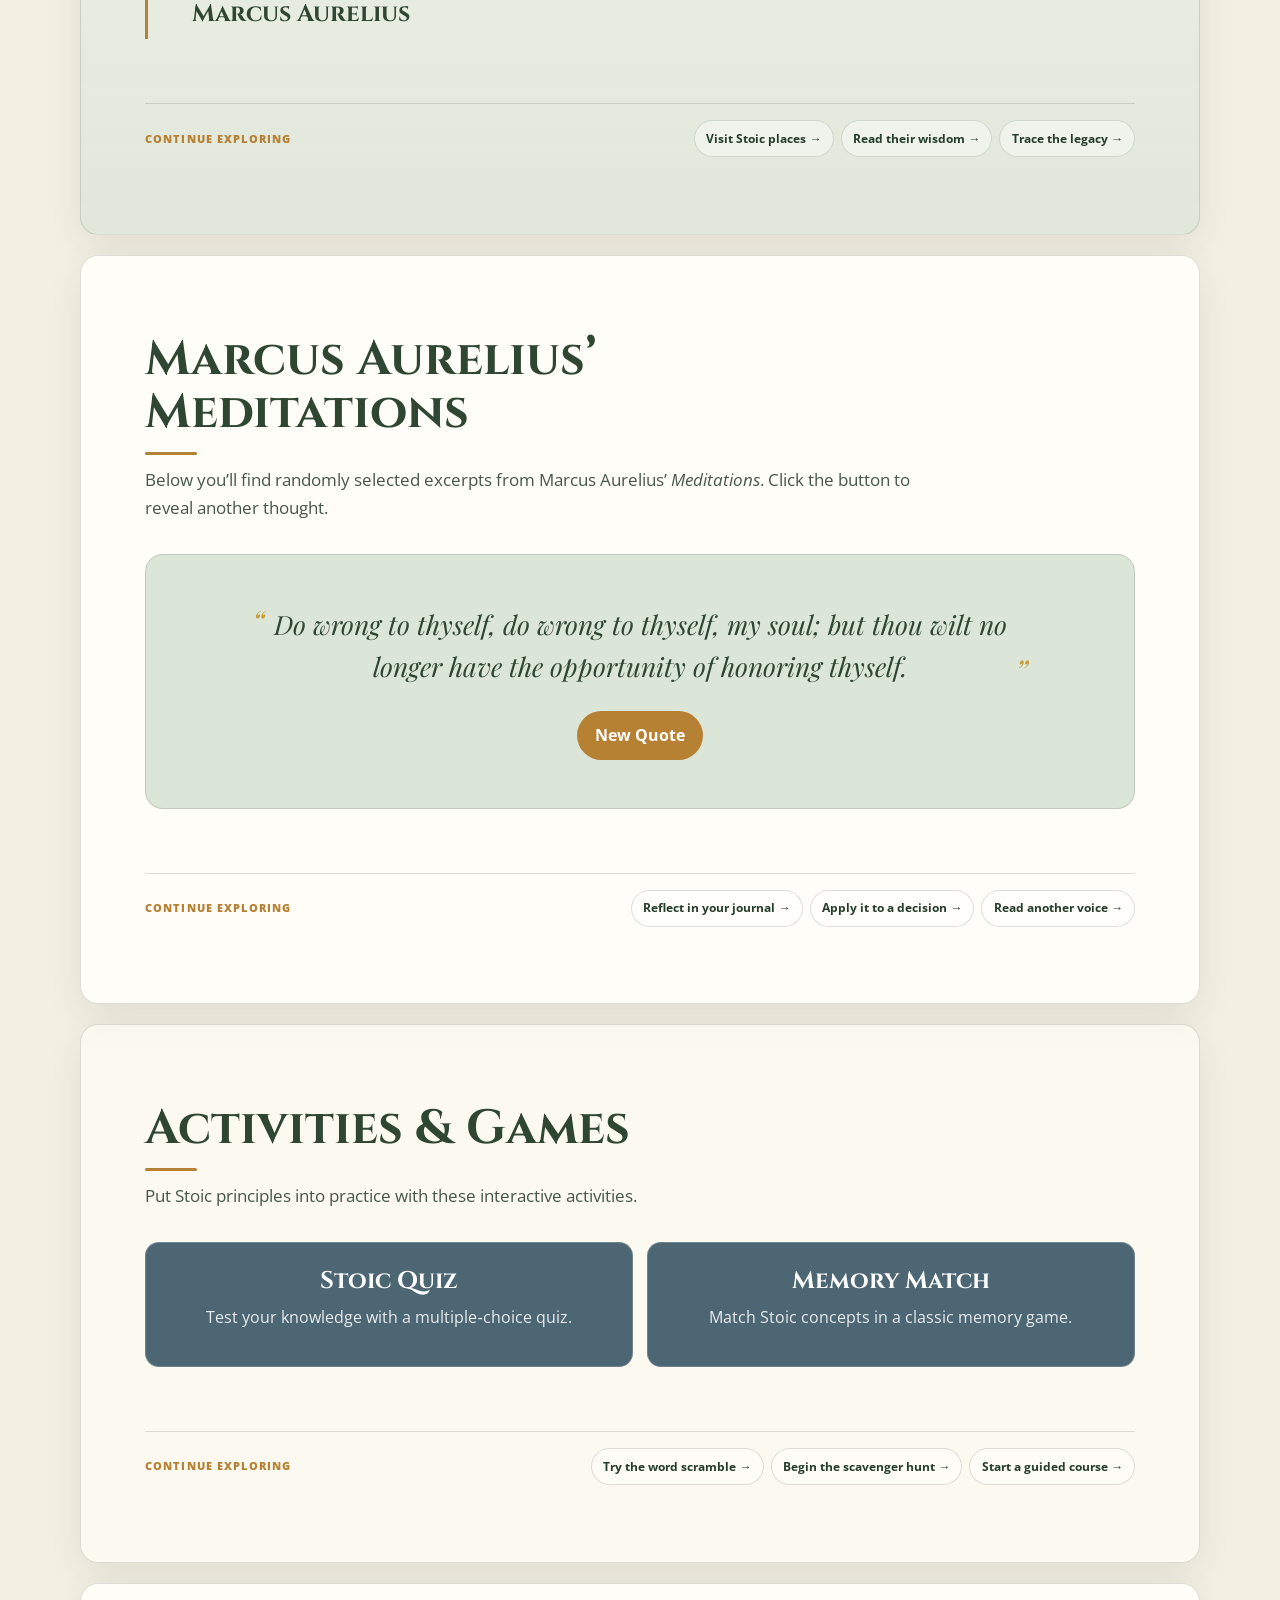
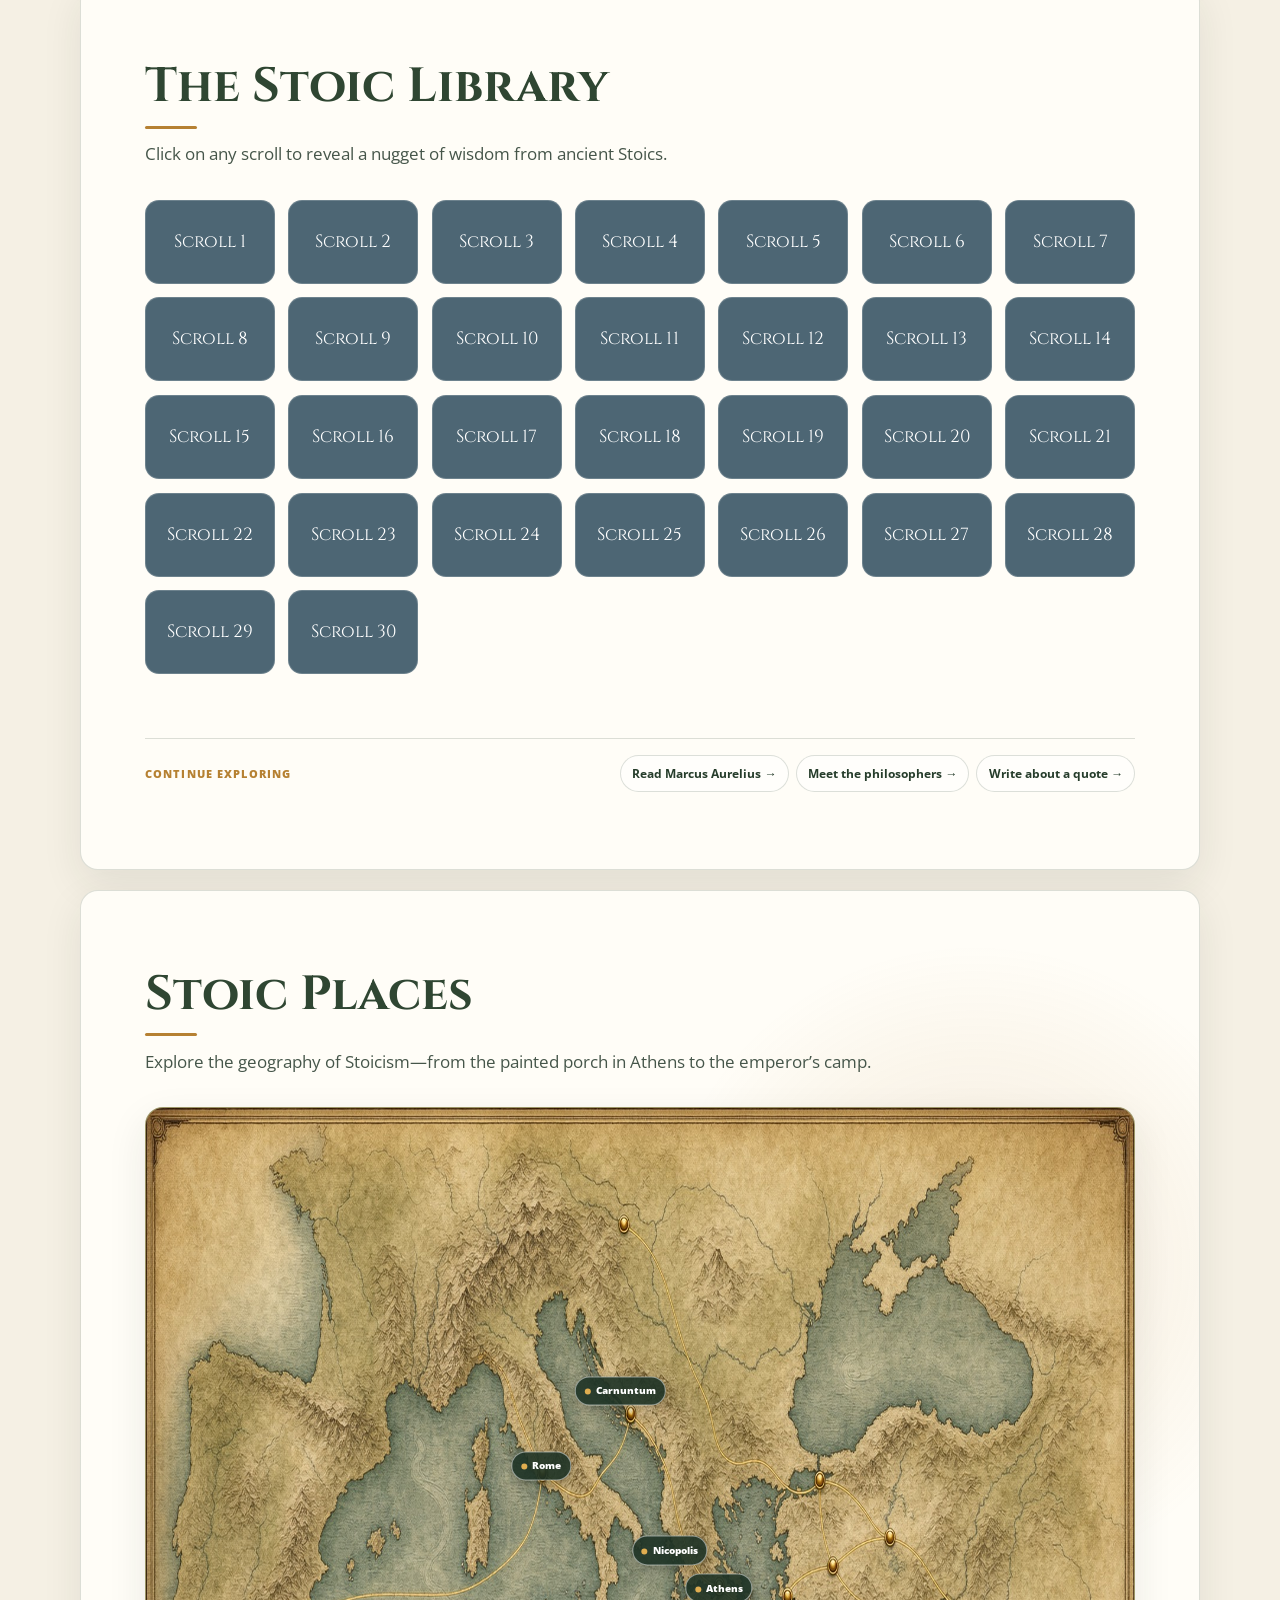
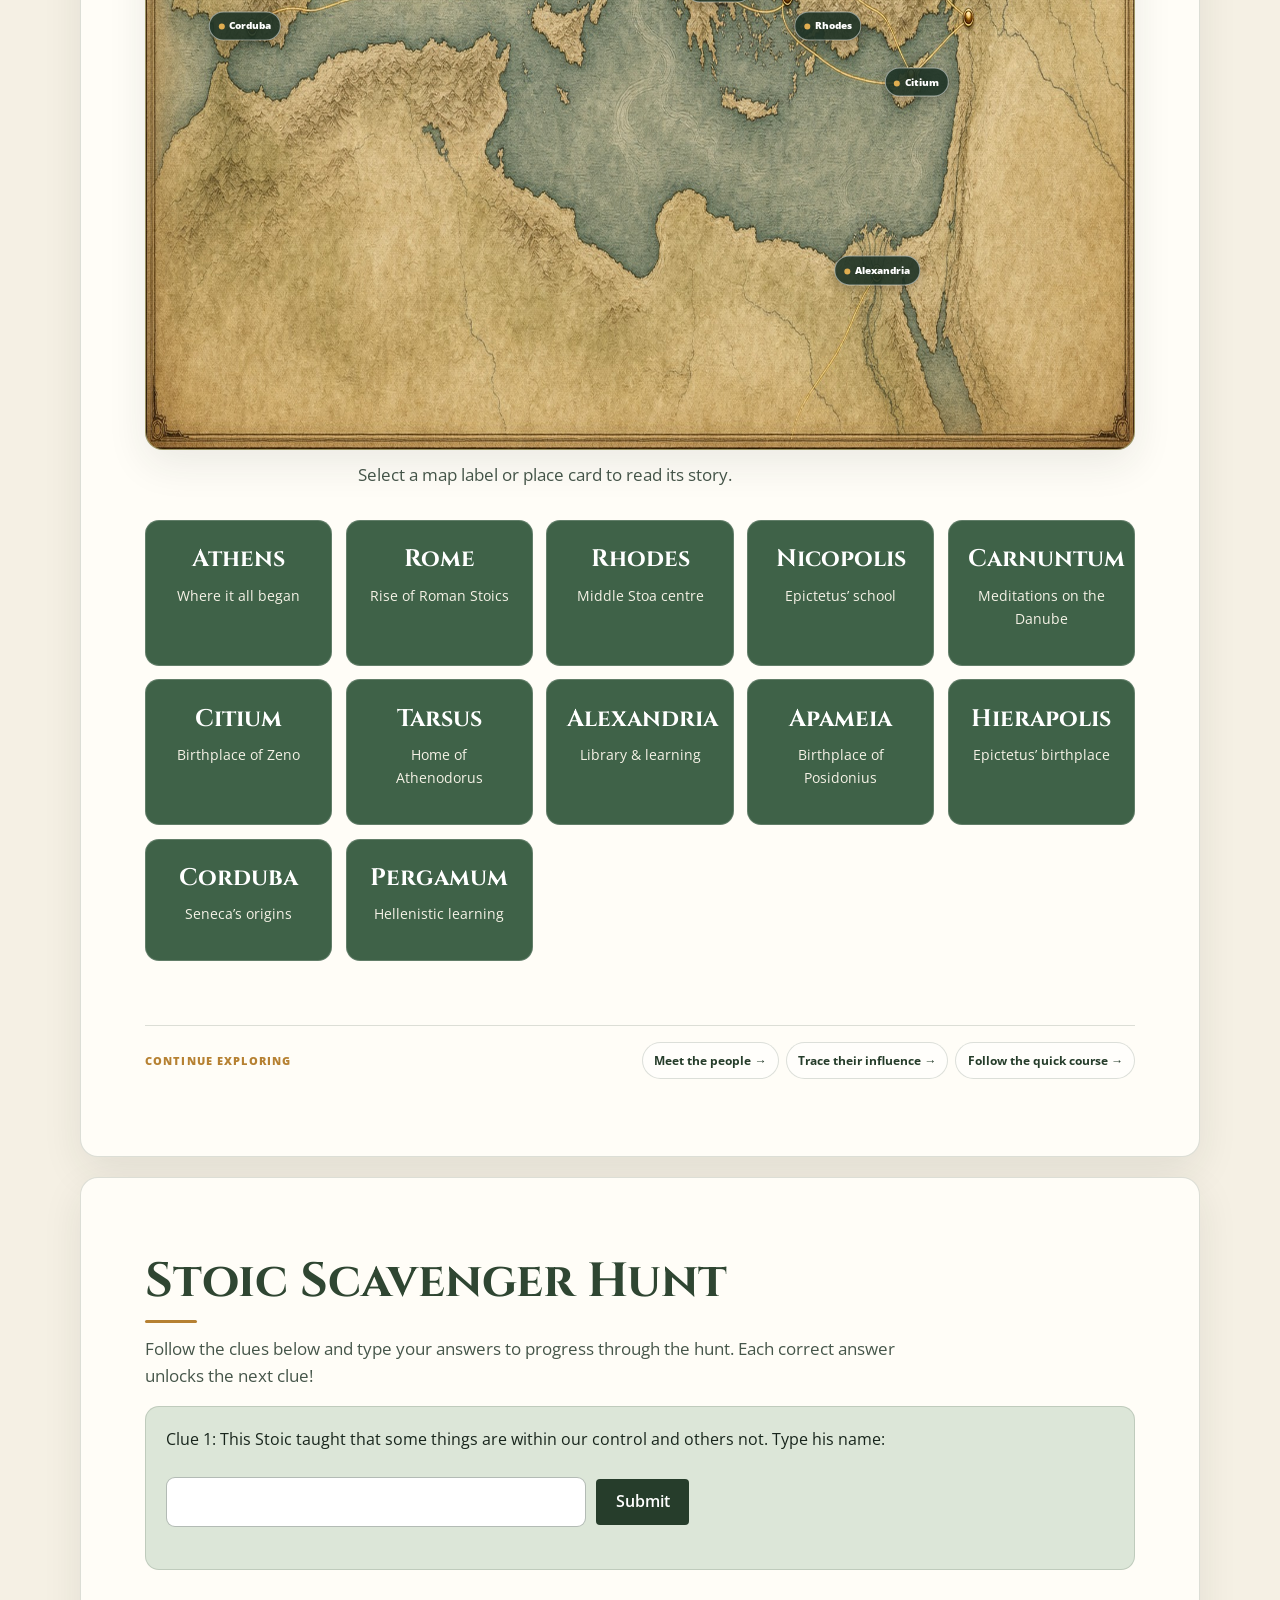
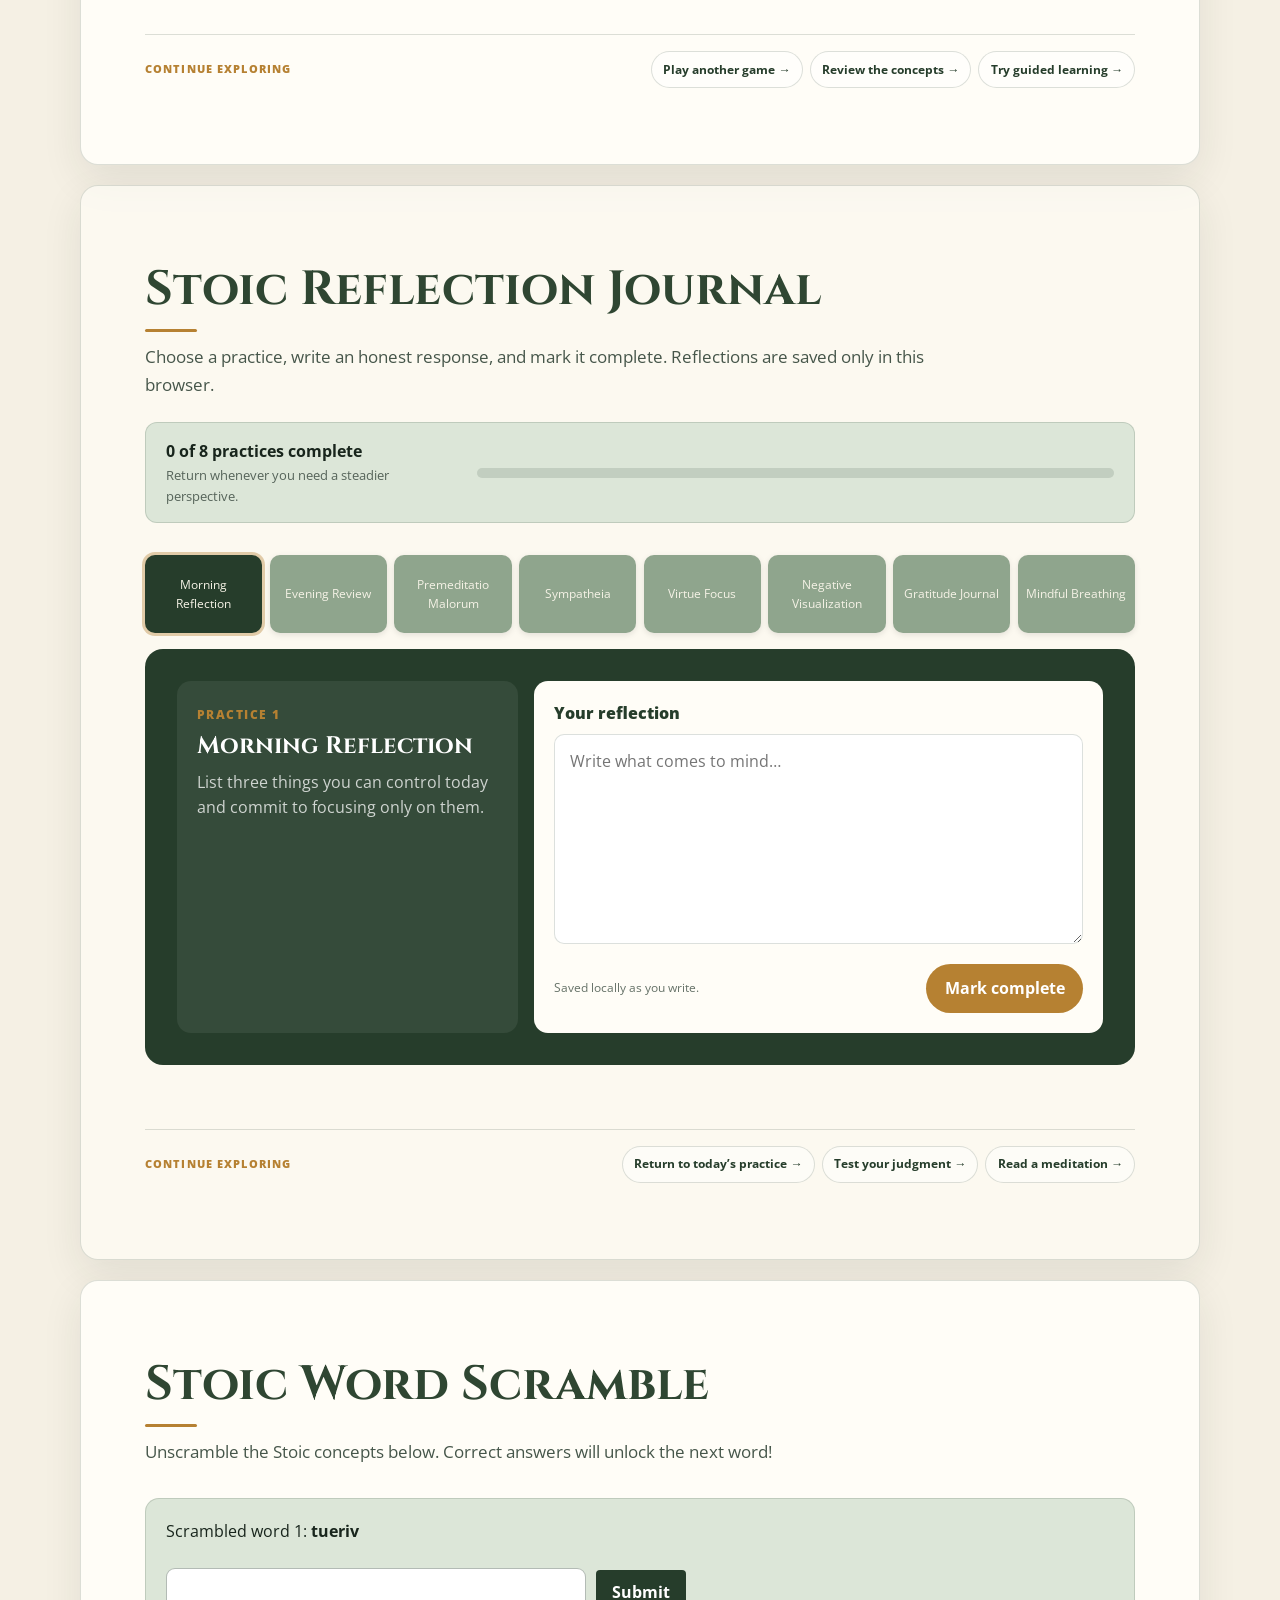
==== commit d2aa9e5f: "Large Update" ====
--- a/index.html
+++ b/index.html
@@ -14,12 +14,20 @@
     <link rel="stylesheet" href="style.css" />
   </head>
   <body>
+    <a class="skip-link" href="#what-is-stoicism">Skip to main content</a>
     <header>
       <div class="logo-and-title">
         <img src="images/stoicism-poster.png" alt="Stoicism poster" class="poster-thumbnail" />
-        <h1>Stoic Explorium</h1>
+        <div>
+          <h1>Stoic Explorium</h1>
+          <p class="site-tagline">Learn it. Try it. Live it.</p>
+        </div>
       </div>
-      <nav>
+      <button class="menu-toggle" type="button" aria-expanded="false" aria-controls="site-navigation">
+        <span class="menu-toggle-label">Explore</span>
+        <span class="menu-toggle-icon" aria-hidden="true"></span>
+      </button>
+      <nav id="site-navigation" aria-label="Explore Stoic Explorium">
         <ul>
           <li><a href="#what-is-stoicism">What is Stoicism?</a></li>
           <li><a href="#virtues">Virtues</a></li>
@@ -42,12 +50,113 @@
     <main>
       <!-- Hero Section -->
       <section id="hero" class="hero">
-        <!-- Updated hero: display the new header image supplied by the user. This replaces the old CTA and translucent banner. -->
         <img src="images/new-header.png" alt="Stoic landscape header" class="hero-image" />
+        <div class="hero-panel">
+          <p class="hero-kicker">An interactive introduction to an ancient philosophy</p>
+          <h2>Build a steadier mind for everyday life.</h2>
+          <p>
+            Explore the thinkers, ideas, and practical exercises that make
+            Stoicism a philosophy to use, not just study.
+          </p>
+          <div class="hero-actions">
+            <a class="cta-button" href="#start-here">Choose your path</a>
+            <a class="secondary-button" href="#exercises">Try an exercise</a>
+          </div>
+        </div>
+      </section>
+
+      <section id="start-here" class="section start-here">
+        <div class="section-heading-row">
+          <div>
+            <h2>Choose Your Path</h2>
+            <p>Follow a path or wander freely. Your progress is saved on this device.</p>
+          </div>
+          <div class="progress-orbit" aria-label="Exercise progress">
+            <strong id="dashboard-progress">0%</strong>
+            <span>practised</span>
+          </div>
+        </div>
+        <div class="path-grid">
+          <a class="path-card path-learn" href="#what-is-stoicism">
+            <span class="path-number">01</span><h3>Learn</h3>
+            <p>Start with the big ideas, philosophers, virtues, and vocabulary.</p>
+            <strong>Begin with the foundations →</strong>
+          </a>
+          <a class="path-card path-practice" href="#daily-practice">
+            <span class="path-number">02</span><h3>Practice</h3>
+            <p>Turn Stoic ideas into reflection, judgment, and daily action.</p>
+            <strong>Open today’s practice →</strong>
+          </a>
+          <a class="path-card path-play" href="#activities">
+            <span class="path-number">03</span><h3>Play</h3>
+            <p>Test your knowledge through quizzes, puzzles, and challenges.</p>
+            <strong>Choose an activity →</strong>
+          </a>
+        </div>
+      </section>
+
+      <section id="courses" class="section courses" data-category="learn">
+        <div class="section-heading-row">
+          <div>
+            <p class="section-label">Guided Learning</p>
+            <h2>Short Courses</h2>
+            <p>Follow a focused sequence through the best parts of the Explorium.</p>
+          </div>
+          <div class="course-summary">
+            <strong id="course-progress-summary">0 lessons completed</strong>
+            <span>Progress is saved on this device.</span>
+          </div>
+        </div>
+        <div id="course-grid" class="course-grid"></div>
+        <div id="course-workspace" class="course-workspace hidden">
+          <div class="course-workspace-head">
+            <div>
+              <span id="course-step-label"></span>
+              <h3 id="course-workspace-title"></h3>
+            </div>
+            <button id="close-course" class="course-close" type="button" aria-label="Close course">×</button>
+          </div>
+          <p id="course-workspace-description"></p>
+          <div id="course-step-list" class="course-step-list"></div>
+        </div>
+      </section>
+
+      <section id="daily-practice" class="section daily-practice">
+        <div class="daily-copy">
+          <p class="section-label">Today’s Stoic Practice</p>
+          <h2>A small pause can change the whole day.</h2>
+          <blockquote id="daily-quote"></blockquote>
+          <a class="cta-button" href="#exercises">Write a reflection</a>
+        </div>
+        <div class="daily-prompt">
+          <span>Today’s question</span>
+          <h3 id="daily-question"></h3>
+          <p>Take one honest minute. The aim is attention, not perfection.</p>
+        </div>
+      </section>
+
+      <section id="explore" class="section discovery">
+        <div class="section-heading-row">
+          <div>
+            <h2>Explore the Collection</h2>
+            <p>Find a topic by interest instead of scrolling through the entire site.</p>
+          </div>
+          <label class="search-box">
+            <span class="sr-only">Search sections</span>
+            <input id="section-search" type="search" placeholder="Search topics…" />
+          </label>
+        </div>
+        <div class="filter-buttons" aria-label="Filter topics">
+          <button class="filter-button active" type="button" data-filter="all">All</button>
+          <button class="filter-button" type="button" data-filter="learn">Learn</button>
+          <button class="filter-button" type="button" data-filter="practice">Practice</button>
+          <button class="filter-button" type="button" data-filter="play">Play</button>
+        </div>
+        <div id="discovery-results" class="discovery-results"></div>
       </section>
 
       <!-- What is Stoicism? -->
-      <section id="what-is-stoicism" class="section">
+      <section id="what-is-stoicism" class="section" data-category="learn">
         <h2>What is Stoicism?</h2>
         <p>
           Stoicism is an ancient Greek philosophy that teaches us to live in
@@ -114,7 +223,7 @@
       </section>
 
       <!-- Virtues Section -->
-      <section id="virtues" class="section light">
+      <section id="virtues" class="section light" data-category="learn">
         <h2>The Four Cardinal Virtues</h2>
         <p>
           Stoic ethics teaches that wisdom, justice, courage and moderation are
@@ -145,8 +254,96 @@
         </div>
       </section>
 
+      <section id="historical-journey" class="section historical-journey" data-category="learn">
+        <div class="section-heading-row">
+          <div>
+            <p class="section-label">A Philosophy on the Move</p>
+            <h2>From Painted Porch to Emperor’s Camp</h2>
+            <p>Stoicism changed as it travelled from Greek public debate into Roman classrooms, households, and political life.</p>
+          </div>
+        </div>
+        <figure class="journey-figure">
+          <img src="images/stoic-journey.jpg" width="1915" height="821" alt="Illustrated historical scenes of Zeno teaching in Athens, Epictetus teaching in Nicopolis, and Marcus Aurelius writing in a military camp" loading="lazy" />
+          <figcaption>Three settings, one enduring question: how should a person live?</figcaption>
+        </figure>
+        <div class="journey-stories">
+          <article>
+            <span>c. 300 BCE · Athens</span>
+            <h3>The Painted Porch</h3>
+            <p>Zeno taught in a public colonnade called the Stoa Poikile. The school took its name from this ordinary gathering place rather than from its founder.</p>
+          </article>
+          <article>
+            <span>c. 100 CE · Nicopolis</span>
+            <h3>A School of Freedom</h3>
+            <p>Epictetus taught that freedom begins with the use of judgment. His students trained not merely to discuss philosophy, but to live it.</p>
+          </article>
+          <article>
+            <span>c. 170 CE · Danube Frontier</span>
+            <h3>Philosophy Under Pressure</h3>
+            <p>Marcus Aurelius wrote private reminders during military campaigns, testing Stoic ideas amid fatigue, illness, conflict, and responsibility.</p>
+          </article>
+        </div>
+      </section>
+
+      <section id="stoicism-in-art" class="section art-gallery-section" data-category="learn">
+        <div class="section-heading-row">
+          <div>
+            <p class="section-label">Public-Domain Gallery</p>
+            <h2>Stoicism in Art</h2>
+            <p>Centuries after the ancient Stoics lived, artists continued to imagine their composure, sacrifice, duty, and moral seriousness.</p>
+          </div>
+        </div>
+        <div class="art-gallery">
+          <article class="art-card art-card-wide" data-art-index="0" tabindex="0" role="button">
+            <img src="images/art/death-of-socrates.jpg" width="1600" height="1051" alt="The Death of Socrates by Jacques-Louis David" loading="lazy" />
+            <div class="art-card-copy">
+              <span>1787 · Jacques-Louis David</span>
+              <h3>The Death of Socrates</h3>
+              <p>Socrates calmly reaches for the hemlock while continuing to teach. His example deeply shaped the Stoic ideal of choosing integrity over fear.</p>
+            </div>
+          </article>
+          <article class="art-card" data-art-index="1" tabindex="0" role="button">
+            <img src="images/art/death-of-seneca-honthorst.jpg" width="1600" height="1274" alt="The Death of Seneca by Gerrit van Honthorst" loading="lazy" />
+            <div class="art-card-copy">
+              <span>c. 1625 · Gerrit van Honthorst</span>
+              <h3>The Death of Seneca</h3>
+              <p>Seneca’s final hours became a recurring subject for artists exploring dignity under political tyranny.</p>
+            </div>
+          </article>
+          <article class="art-card" data-art-index="2" tabindex="0" role="button">
+            <img src="images/art/last-words-marcus-aurelius.jpg" width="1600" height="1251" alt="Last Words of the Emperor Marcus Aurelius by Eugène Delacroix" loading="lazy" />
+            <div class="art-card-copy">
+              <span>1844 · Eugène Delacroix</span>
+              <h3>Last Words of Marcus Aurelius</h3>
+              <p>The philosopher-emperor gives final counsel while Commodus turns away, contrasting responsibility with appetite.</p>
+            </div>
+          </article>
+          <article class="art-card art-card-portrait" data-art-index="3" tabindex="0" role="button">
+            <img src="images/art/zeno-stanley.jpg" width="1107" height="1600" alt="Engraved portrait of Zeno of Citium from Thomas Stanley's History of Philosophy" loading="lazy" />
+            <div class="art-card-copy">
+              <span>1655 · Thomas Stanley’s History of Philosophy</span>
+              <h3>Zeno of Citium</h3>
+              <p>This later engraving shows how the founder of Stoicism entered Europe’s visual history as a model of ancient wisdom.</p>
+            </div>
+          </article>
+        </div>
+        <p class="art-rights-note">All displayed reproductions are marked public domain by their source collections. Select a work for a larger view and source details.</p>
+        <div id="art-modal" class="modal hidden">
+          <div class="modal-content art-modal-content">
+            <button class="close-modal">×</button>
+            <img id="art-modal-image" alt="" />
+            <div>
+              <span id="art-modal-meta"></span>
+              <h3 id="art-modal-title"></h3>
+              <p id="art-modal-text"></p>
+              <a id="art-modal-source" class="cta-button" href="#" target="_blank" rel="noopener">View public-domain source</a>
+            </div>
+          </div>
+        </div>
+      </section>
+
       <!-- Philosophers Timeline Section -->
-      <section id="philosophers" class="section">
+      <section id="philosophers" class="section" data-category="learn">
         <h2>Philosophers &amp; History</h2>
         <p>
           Explore an interactive timeline of Stoicism’s founders and key figures.
@@ -206,7 +403,7 @@
       </div>
 
       <!-- Meditations Section -->
-      <section id="meditations" class="section light">
+      <section id="meditations" class="section light" data-category="practice">
         <h2>Marcus Aurelius’ Meditations</h2>
         <p>
           Below you’ll find randomly selected excerpts from Marcus Aurelius’
@@ -221,7 +418,7 @@
       </section>
 
       <!-- Activities Section -->
-      <section id="activities" class="section">
+      <section id="activities" class="section" data-category="play">
         <h2>Activities &amp; Games</h2>
         <p>Put Stoic principles into practice with these interactive activities.</p>
         <div class="activity-cards">
@@ -255,7 +452,7 @@
       </section>
 
       <!-- Stoic Library Section -->
-      <section id="library" class="section light">
+      <section id="library" class="section light" data-category="learn">
         <h2>The Stoic Library</h2>
         <p>Click on any scroll to reveal a nugget of wisdom from ancient Stoics.</p>
         <div class="library-grid">
@@ -300,9 +497,21 @@
       </section>
 
       <!-- Stoic Places Section -->
-      <section id="map" class="section">
+      <section id="map" class="section" data-category="learn">
         <h2>Stoic Places</h2>
         <p>Explore the geography of Stoicism—from the painted porch in Athens to the emperor’s camp.</p>
+        <div class="visual-map">
+          <img src="images/stoic-world-map.jpg" width="1672" height="941" alt="Illustrated map of the ancient Mediterranean showing the geographic spread of Stoicism" loading="lazy" />
+          <button class="map-marker marker-corduba" type="button" data-map-place="corduba">Corduba</button>
+          <button class="map-marker marker-rome" type="button" data-map-place="rome">Rome</button>
+          <button class="map-marker marker-carnuntum" type="button" data-map-place="carnuntum">Carnuntum</button>
+          <button class="map-marker marker-athens" type="button" data-map-place="athens">Athens</button>
+          <button class="map-marker marker-nicopolis" type="button" data-map-place="nicopolis">Nicopolis</button>
+          <button class="map-marker marker-rhodes" type="button" data-map-place="rhodes">Rhodes</button>
+          <button class="map-marker marker-citium" type="button" data-map-place="citium">Citium</button>
+          <button class="map-marker marker-alexandria" type="button" data-map-place="alexandria">Alexandria</button>
+        </div>
+        <p class="map-instruction">Select a map label or place card to read its story.</p>
         <div class="map-grid">
           <div class="place" data-place="athens">
             <h3>Athens</h3>
@@ -362,7 +571,7 @@
       </section>
 
       <!-- Stoic Scavenger Hunt Section -->
-      <section id="scavenger" class="section light">
+      <section id="scavenger" class="section light" data-category="play">
         <h2>Stoic Scavenger Hunt</h2>
         <p>Follow the clues below and type your answers to progress through the hunt. Each correct answer unlocks the next clue!</p>
         <div class="hunt-step" id="hunt-step-1">
@@ -402,9 +611,16 @@
       </section>
 
       <!-- Stoic Exercises Section -->
-      <section id="exercises" class="section">
-        <h2>Stoic Exercises</h2>
-        <p>Practise Stoicism daily with these reflective exercises. Click each card to flip it over and reveal a prompt.</p>
+      <section id="exercises" class="section" data-category="practice">
+        <h2>Stoic Reflection Journal</h2>
+        <p>Choose a practice, write an honest response, and mark it complete. Reflections are saved only in this browser.</p>
+        <div class="journal-progress">
+          <div>
+            <strong id="exercise-progress-label">0 of 8 practices complete</strong>
+            <span>Return whenever you need a steadier perspective.</span>
+          </div>
+          <div class="progress-track"><span id="exercise-progress-bar"></span></div>
+        </div>
         <div class="exercise-grid">
           <div class="exercise-card" data-index="0">
             <div class="front">Exercise 1</div>
@@ -439,10 +655,25 @@
             <div class="back"></div>
           </div>
         </div>
+        <div class="journal-workspace">
+          <div class="journal-prompt">
+            <span id="journal-number">Practice 1</span>
+            <h3 id="journal-title">Morning Reflection</h3>
+            <p id="journal-prompt"></p>
+          </div>
+          <div class="journal-entry">
+            <label for="journal-response">Your reflection</label>
+            <textarea id="journal-response" rows="7" placeholder="Write what comes to mind…"></textarea>
+            <div class="journal-actions">
+              <span id="journal-status" aria-live="polite">Saved locally as you write.</span>
+              <button id="complete-exercise" class="cta-button" type="button">Mark complete</button>
+            </div>
+          </div>
+        </div>
       </section>
 
       <!-- Stoic Word Scramble Section -->
-      <section id="scramble" class="section light">
+      <section id="scramble" class="section light" data-category="play">
         <h2>Stoic Word Scramble</h2>
         <p>Unscramble the Stoic concepts below. Correct answers will unlock the next word!</p>
         <div class="scramble-container">
@@ -484,10 +715,10 @@
       </section>
 
       <!-- Stoic Scenarios Section -->
-      <section id="dilemmas" class="section">
-        <h2>Stoic Scenarios</h2>
+      <section id="dilemmas" class="section" data-category="practice">
+        <h2>Stoic Decision Lab</h2>
         <p>
-          Life often throws challenges our way. Click on a scenario below to see how a Stoic might approach the situation with wisdom and composure.
+          Choose a situation, decide how you would respond, and see which Stoic principles your choice puts into practice.
         </p>
         <div class="scenario-grid">
           <div class="scenario-item" data-scenario="insult">
@@ -515,10 +746,27 @@
             <h3>Unexpected Success</h3>
           </div>
         </div>
+        <div id="scenario-game" class="scenario-game">
+          <div class="scenario-game-header">
+            <span id="scenario-game-label">Decision 1 of 8</span>
+            <h3 id="scenario-game-title"></h3>
+            <p id="scenario-game-prompt"></p>
+          </div>
+          <div id="scenario-choices" class="scenario-choices"></div>
+          <div id="scenario-feedback" class="scenario-feedback hidden" aria-live="polite">
+            <span id="scenario-principle"></span>
+            <h3 id="scenario-feedback-title"></h3>
+            <p id="scenario-feedback-text"></p>
+            <div class="scenario-feedback-actions">
+              <a id="scenario-related-link" class="secondary-button" href="#concepts">Explore the principle</a>
+              <button id="next-scenario" class="cta-button" type="button">Next decision</button>
+            </div>
+          </div>
+        </div>
       </section>
 
       <!-- Influences & Legacy Section -->
-      <section id="influences" class="section light">
+      <section id="influences" class="section light" data-category="learn">
         <h2>Influences &amp; Legacy</h2>
         <p>
           Stoicism didn’t arise in a vacuum. It drew inspiration from earlier thinkers and continues to inspire people today. Explore these influences and legacies.
@@ -543,7 +791,7 @@
       </section>
 
       <!-- Stoic Concepts Section -->
-      <section id="concepts" class="section">
+      <section id="concepts" class="section" data-category="learn">
         <h2>Stoic Concepts</h2>
         <p>Click on each concept to learn its meaning in Stoic philosophy.</p>
         <div class="concept-grid">
@@ -576,7 +824,7 @@
       </section>
 
       <!-- Stoic Mini Lessons Section -->
-      <section id="lessons" class="section light">
+      <section id="lessons" class="section light" data-category="learn">
         <h2>Mini Lessons</h2>
         <p>Explore these bite‑sized lessons to deepen your understanding of Stoic philosophy.</p>
         <div class="lesson-grid">
@@ -612,7 +860,8 @@
         await those who explore.
       </p>
     </footer>
+    <button class="back-to-top" type="button" aria-label="Back to top">↑</button>
 
     <script src="script.js"></script>
   </body>
-</html>+</html>
--- a/style.css
+++ b/style.css
@@ -893,3 +893,1940 @@
     font-size: 1rem;
   }
 }
+
+/* Rich historical media */
+.historical-journey {
+  background: #17261c;
+}
+
+.historical-journey h2,
+.historical-journey .section-heading-row p {
+  color: white;
+}
+
+.historical-journey .section-heading-row p:last-child {
+  color: rgba(255, 255, 255, 0.72);
+}
+
+.journey-figure {
+  margin: 2rem 0 0;
+}
+
+.journey-figure img {
+  width: 100%;
+  display: block;
+  border-radius: var(--radius);
+  aspect-ratio: 21 / 9;
+  object-fit: cover;
+  box-shadow: 0 24px 70px rgba(0, 0, 0, 0.3);
+}
+
+.journey-figure figcaption {
+  margin-top: 0.6rem;
+  color: rgba(255, 255, 255, 0.58);
+  font-size: 0.75rem;
+  text-align: right;
+}
+
+.journey-stories {
+  display: grid;
+  grid-template-columns: repeat(3, 1fr);
+  gap: 0.75rem;
+  margin-top: 1rem;
+}
+
+.journey-stories article {
+  padding: 1.25rem;
+  border: 1px solid rgba(255, 255, 255, 0.13);
+  border-radius: 14px;
+  background: rgba(255, 255, 255, 0.05);
+}
+
+.journey-stories span {
+  color: #e3be77;
+  font-size: 0.68rem;
+  font-weight: 800;
+  letter-spacing: 0.1em;
+  text-transform: uppercase;
+}
+
+.journey-stories h3 {
+  margin-top: 0.45rem;
+  color: white;
+}
+
+.journey-stories p {
+  margin: 0;
+  color: rgba(255, 255, 255, 0.7);
+  font-size: 0.88rem;
+}
+
+.historical-journey .related-rail {
+  border-top-color: rgba(255, 255, 255, 0.13);
+}
+
+.historical-journey .related-rail a {
+  border-color: rgba(255, 255, 255, 0.14);
+  background: rgba(255, 255, 255, 0.07);
+  color: white;
+}
+
+.historical-journey .related-rail a:hover {
+  color: white;
+}
+
+.visual-map {
+  position: relative;
+  margin-top: 2rem;
+  overflow: hidden;
+  border: 1px solid rgba(38, 61, 43, 0.28);
+  border-radius: var(--radius);
+  background: #c8b77e;
+  box-shadow: var(--shadow-soft);
+}
+
+.visual-map img {
+  width: 100%;
+  display: block;
+}
+
+.map-marker {
+  position: absolute;
+  transform: translate(-50%, -50%);
+  padding: 0.34rem 0.55rem;
+  border: 1px solid rgba(255, 255, 255, 0.5);
+  border-radius: 999px;
+  background: rgba(31, 52, 38, 0.9);
+  color: white;
+  font-size: 0.64rem;
+  font-weight: 800;
+  box-shadow: 0 3px 12px rgba(0, 0, 0, 0.24);
+  cursor: pointer;
+}
+
+.map-marker::before {
+  content: '';
+  display: inline-block;
+  width: 6px;
+  height: 6px;
+  margin-right: 0.3rem;
+  border-radius: 50%;
+  background: #e0ad50;
+}
+
+.map-marker:hover,
+.map-marker:focus-visible {
+  background: var(--bronze);
+}
+
+.marker-corduba { left: 10%; top: 55%; }
+.marker-rome { left: 40%; top: 38%; }
+.marker-carnuntum { left: 48%; top: 30%; }
+.marker-athens { left: 58%; top: 51%; }
+.marker-nicopolis { left: 53%; top: 47%; }
+.marker-rhodes { left: 69%; top: 55%; }
+.marker-citium { left: 78%; top: 61%; }
+.marker-alexandria { left: 74%; top: 81%; }
+
+.map-instruction {
+  margin: 0.65rem 0 1.5rem;
+  color: #657167;
+  font-size: 0.78rem;
+  text-align: center;
+}
+
+@media (max-width: 800px) {
+  .journey-stories {
+    grid-template-columns: 1fr;
+  }
+
+  .journey-figure img {
+    aspect-ratio: 4 / 3;
+    object-position: center;
+  }
+
+  .visual-map {
+    overflow-x: auto;
+  }
+
+  .visual-map img {
+    width: 900px;
+    max-width: none;
+  }
+
+  .map-marker {
+    display: none;
+  }
+
+  .map-instruction::after {
+    content: ' Swipe the map horizontally on smaller screens.';
+  }
+}
+
+/* Stoicism in Art */
+.art-gallery-section {
+  background: #e8e0d0;
+}
+
+.art-gallery {
+  display: grid;
+  grid-template-columns: repeat(2, 1fr);
+  grid-auto-flow: dense;
+  gap: 0.8rem;
+  margin-top: 2rem;
+}
+
+.art-card {
+  min-height: 430px;
+  position: relative;
+  overflow: hidden;
+  border-radius: var(--radius);
+  background: #1c281f;
+  cursor: zoom-in;
+}
+
+.art-card-wide {
+  grid-column: 1 / -1;
+  min-height: 520px;
+}
+
+.art-card img {
+  width: 100%;
+  height: 100%;
+  position: absolute;
+  inset: 0;
+  object-fit: cover;
+  transition: transform 0.45s ease;
+}
+
+.art-card-portrait img {
+  object-position: center 18%;
+}
+
+.art-card::after {
+  content: '';
+  position: absolute;
+  inset: 0;
+  background: linear-gradient(0deg, rgba(13, 22, 16, 0.94), rgba(13, 22, 16, 0.06) 68%);
+}
+
+.art-card:hover img,
+.art-card:focus-visible img {
+  transform: scale(1.025);
+}
+
+.art-card-copy {
+  position: absolute;
+  z-index: 1;
+  right: 0;
+  bottom: 0;
+  left: 0;
+  padding: clamp(1rem, 4vw, 2rem);
+}
+
+.art-card-copy span,
+.art-modal-content span {
+  color: #e6c27e;
+  font-size: 0.68rem;
+  font-weight: 800;
+  letter-spacing: 0.1em;
+  text-transform: uppercase;
+}
+
+.art-card-copy h3 {
+  margin-top: 0.4rem;
+  color: white;
+  font-size: clamp(1.3rem, 3vw, 2.2rem);
+}
+
+.art-card-copy p {
+  max-width: 700px;
+  margin: 0;
+  color: rgba(255, 255, 255, 0.76);
+  font-size: 0.86rem;
+}
+
+.art-rights-note {
+  margin: 0.8rem 0 0;
+  color: #667067;
+  font-size: 0.72rem;
+  text-align: right;
+}
+
+.art-modal-content {
+  max-width: 1050px;
+  display: grid;
+  grid-template-columns: 1.35fr 0.65fr;
+  gap: 1.5rem;
+  align-items: center;
+  background: #17261c;
+}
+
+.art-modal-content > img {
+  width: 100%;
+  max-height: 76vh;
+  display: block;
+  border-radius: 12px;
+  object-fit: contain;
+  background: #0c130e;
+}
+
+.art-modal-content h3,
+.art-modal-content p {
+  color: white;
+}
+
+.art-modal-content p {
+  color: rgba(255, 255, 255, 0.74);
+}
+
+.art-modal-content .close-modal {
+  color: white;
+  background: rgba(0, 0, 0, 0.42);
+  z-index: 2;
+}
+
+@media (max-width: 760px) {
+  .art-gallery,
+  .art-modal-content {
+    grid-template-columns: 1fr;
+  }
+
+  .art-card,
+  .art-card-wide {
+    min-height: 390px;
+    grid-column: auto;
+  }
+
+  .art-card-copy p {
+    display: none;
+  }
+
+  .art-modal-content {
+    align-items: start;
+  }
+
+  .art-modal-content > img {
+    max-height: 46vh;
+  }
+}
+
+/* Keep the historical feature dark after shared section styles are applied. */
+#historical-journey {
+  background: #17261c;
+  border-color: rgba(255, 255, 255, 0.12);
+}
+
+#historical-journey .section-label {
+  color: #e3be77;
+}
+
+#historical-journey h2 {
+  color: #ffffff;
+}
+
+#historical-journey .section-heading-row p:last-child {
+  color: rgba(255, 255, 255, 0.78);
+}
+
+#historical-journey .journey-stories article {
+  background: #22362a;
+}
+
+/* Guided courses, decision lab, and contextual recommendations */
+.courses {
+  background:
+    radial-gradient(circle at 90% 10%, rgba(182, 129, 50, 0.2), transparent 24rem),
+    var(--paper-bright);
+}
+
+.course-summary {
+  display: flex;
+  flex-direction: column;
+  padding: 0.9rem 1.1rem;
+  border: 1px solid var(--line);
+  border-radius: 12px;
+  background: var(--sage);
+}
+
+.course-summary span {
+  color: #59675d;
+  font-size: 0.78rem;
+}
+
+.course-grid {
+  display: grid;
+  grid-template-columns: repeat(4, 1fr);
+  gap: 0.7rem;
+  margin-top: 2rem;
+}
+
+.course-card {
+  min-height: 275px;
+  display: flex;
+  flex-direction: column;
+  padding: 1.25rem;
+  border: 1px solid var(--line);
+  border-radius: 14px;
+  background: white;
+  color: var(--forest);
+  text-align: left;
+  cursor: pointer;
+  transition: transform 0.2s, border-color 0.2s, box-shadow 0.2s;
+}
+
+.course-card:hover {
+  transform: translateY(-3px);
+  border-color: var(--bronze);
+  box-shadow: var(--shadow-soft);
+}
+
+.course-card > span {
+  color: var(--bronze);
+  font-size: 0.7rem;
+  font-weight: 800;
+  letter-spacing: 0.1em;
+  text-transform: uppercase;
+}
+
+.course-card h3 {
+  margin: auto 0 0.6rem;
+  font-size: 1.25rem;
+}
+
+.course-card p {
+  color: #59675d;
+  font-size: 0.88rem;
+}
+
+.course-card strong {
+  margin-top: 0.6rem;
+  font-size: 0.78rem;
+}
+
+.course-progress-track {
+  height: 6px;
+  overflow: hidden;
+  border-radius: 999px;
+  background: rgba(38, 61, 43, 0.12);
+}
+
+.course-progress-track i {
+  display: block;
+  height: 100%;
+  border-radius: inherit;
+  background: var(--bronze);
+}
+
+.course-workspace {
+  margin-top: 1rem;
+  padding: clamp(1rem, 4vw, 2rem);
+  border-radius: var(--radius);
+  background: var(--forest);
+  color: white;
+}
+
+.course-workspace-head {
+  display: flex;
+  align-items: start;
+  justify-content: space-between;
+  gap: 1rem;
+}
+
+.course-workspace-head span {
+  color: #efd8a8;
+  font-size: 0.72rem;
+  font-weight: 800;
+  letter-spacing: 0.1em;
+  text-transform: uppercase;
+}
+
+.course-workspace h3,
+.course-workspace p {
+  color: white;
+}
+
+.course-workspace > p {
+  color: rgba(255, 255, 255, 0.72);
+}
+
+.course-close {
+  width: 42px;
+  height: 42px;
+  border: 1px solid rgba(255, 255, 255, 0.22);
+  border-radius: 50%;
+  background: transparent;
+  color: white;
+  font-size: 1.3rem;
+  cursor: pointer;
+}
+
+.course-step-list {
+  display: grid;
+  gap: 0.55rem;
+  margin-top: 1rem;
+}
+
+.course-step {
+  display: grid;
+  grid-template-columns: 44px 1fr;
+  gap: 0.7rem;
+}
+
+.course-step button {
+  width: 44px;
+  height: 44px;
+  border: 1px solid rgba(255, 255, 255, 0.25);
+  border-radius: 50%;
+  background: rgba(255, 255, 255, 0.08);
+  color: white;
+  cursor: pointer;
+}
+
+.course-step.completed button {
+  background: var(--bronze);
+}
+
+.course-step a {
+  display: flex;
+  align-items: center;
+  justify-content: space-between;
+  gap: 1rem;
+  padding: 0.65rem 0.85rem;
+  border: 1px solid rgba(255, 255, 255, 0.12);
+  border-radius: 10px;
+  background: rgba(255, 255, 255, 0.05);
+  color: white;
+}
+
+.course-step a:hover {
+  color: white;
+  background: rgba(255, 255, 255, 0.1);
+}
+
+.course-step a span {
+  color: rgba(255, 255, 255, 0.64);
+  font-size: 0.75rem;
+}
+
+.scenario-item.selected {
+  background: var(--forest);
+  box-shadow: 0 0 0 3px rgba(182, 129, 50, 0.42);
+}
+
+.scenario-game {
+  display: grid;
+  grid-template-columns: 0.75fr 1.25fr;
+  gap: 1rem;
+  margin-top: 1rem;
+  padding: clamp(1rem, 4vw, 2rem);
+  border-radius: var(--radius);
+  background: var(--forest);
+}
+
+.scenario-game-header,
+.scenario-feedback {
+  padding: 1.25rem;
+  border-radius: 14px;
+}
+
+.scenario-game-header {
+  background: rgba(255, 255, 255, 0.07);
+}
+
+.scenario-game-header span,
+.scenario-feedback > span {
+  color: #efd8a8;
+  font-size: 0.72rem;
+  font-weight: 800;
+  letter-spacing: 0.1em;
+  text-transform: uppercase;
+}
+
+.scenario-game-header h3,
+.scenario-game-header p,
+.scenario-feedback h3,
+.scenario-feedback p {
+  color: white;
+}
+
+.scenario-game-header p,
+.scenario-feedback p {
+  color: rgba(255, 255, 255, 0.76);
+}
+
+.scenario-choices {
+  display: grid;
+  gap: 0.55rem;
+}
+
+.scenario-choices button {
+  min-height: 72px;
+  padding: 0.9rem 1rem;
+  border: 1px solid rgba(255, 255, 255, 0.15);
+  border-radius: 12px;
+  background: rgba(255, 255, 255, 0.07);
+  color: white;
+  font: inherit;
+  text-align: left;
+  cursor: pointer;
+}
+
+.scenario-choices button:hover:not(:disabled) {
+  border-color: var(--bronze);
+  background: rgba(255, 255, 255, 0.12);
+}
+
+.scenario-choices button:disabled {
+  opacity: 0.48;
+  cursor: default;
+}
+
+.scenario-feedback {
+  grid-column: 1 / -1;
+  background: #415f49;
+}
+
+.scenario-feedback-actions {
+  display: flex;
+  flex-wrap: wrap;
+  gap: 0.65rem;
+  margin-top: 1rem;
+}
+
+.related-rail {
+  display: flex;
+  align-items: center;
+  justify-content: space-between;
+  gap: 1rem;
+  margin-top: clamp(2rem, 5vw, 4rem);
+  padding-top: 1rem;
+  border-top: 1px solid var(--line);
+}
+
+.related-rail > span {
+  color: var(--bronze);
+  font-size: 0.7rem;
+  font-weight: 800;
+  letter-spacing: 0.1em;
+  text-transform: uppercase;
+  white-space: nowrap;
+}
+
+.related-rail div {
+  display: flex;
+  flex-wrap: wrap;
+  justify-content: flex-end;
+  gap: 0.45rem;
+}
+
+.related-rail a {
+  padding: 0.48rem 0.7rem;
+  border: 1px solid var(--line);
+  border-radius: 999px;
+  background: rgba(255, 255, 255, 0.45);
+  color: var(--forest);
+  font-size: 0.76rem;
+  font-weight: 700;
+}
+
+.related-rail a:hover {
+  border-color: var(--bronze);
+  color: var(--forest);
+}
+
+@media (max-width: 900px) {
+  .course-grid {
+    grid-template-columns: repeat(2, 1fr);
+  }
+
+  .scenario-game {
+    grid-template-columns: 1fr;
+  }
+}
+
+@media (max-width: 600px) {
+  .course-grid {
+    grid-template-columns: 1fr;
+  }
+
+  .course-card {
+    min-height: 220px;
+  }
+
+  .course-step a,
+  .related-rail {
+    align-items: flex-start;
+    flex-direction: column;
+  }
+
+  .related-rail div {
+    justify-content: flex-start;
+  }
+
+  .scenario-feedback-actions {
+    display: grid;
+  }
+
+  .scenario-feedback-actions a,
+  .scenario-feedback-actions button {
+    width: 100%;
+    justify-content: center;
+    text-align: center;
+  }
+}
+
+/* 2026 responsive refresh */
+:root {
+  --ink: #18251c;
+  --paper: #f5f0e4;
+  --paper-bright: #fffdf7;
+  --forest: #263d2b;
+  --forest-soft: #3f6248;
+  --sage: #dce6d8;
+  --bronze: #b68132;
+  --line: rgba(38, 61, 43, 0.16);
+  --shadow-soft: 0 14px 40px rgba(31, 45, 34, 0.09);
+  --radius: 18px;
+}
+
+html {
+  scroll-behavior: smooth;
+  scroll-padding-top: 9rem;
+}
+
+body {
+  background:
+    radial-gradient(circle at top left, rgba(182, 129, 50, 0.09), transparent 26rem),
+    var(--paper);
+  color: var(--ink);
+}
+
+body.menu-open,
+body.modal-open {
+  overflow: hidden;
+}
+
+button,
+input {
+  font: inherit;
+}
+
+button,
+[data-card],
+[data-virtue],
+[data-place],
+[data-scenario],
+[data-influence],
+[data-concept],
+[data-lesson],
+[data-index] {
+  -webkit-tap-highlight-color: transparent;
+}
+
+:focus-visible {
+  outline: 3px solid var(--gold);
+  outline-offset: 4px;
+}
+
+.skip-link {
+  position: fixed;
+  top: 0.75rem;
+  left: 0.75rem;
+  z-index: 5000;
+  transform: translateY(-160%);
+  padding: 0.7rem 1rem;
+  border-radius: 999px;
+  background: var(--paper-bright);
+  color: var(--forest);
+  font-weight: 700;
+}
+
+.skip-link:focus {
+  transform: translateY(0);
+}
+
+header {
+  min-height: 82px;
+  padding: 0.75rem clamp(1rem, 4vw, 3rem);
+  gap: 1.5rem;
+  background: rgba(38, 61, 43, 0.96);
+  backdrop-filter: blur(14px);
+}
+
+.logo-and-title {
+  flex: 0 0 auto;
+}
+
+.poster-thumbnail {
+  width: 48px;
+  height: 48px;
+  margin-right: 0.7rem;
+}
+
+header h1 {
+  font-size: clamp(1.15rem, 2vw, 1.7rem);
+  line-height: 1.05;
+  white-space: nowrap;
+}
+
+.site-tagline {
+  margin: 0.15rem 0 0;
+  color: rgba(255, 255, 255, 0.65);
+  font-size: 0.68rem;
+  font-weight: 700;
+  letter-spacing: 0.13em;
+  text-transform: uppercase;
+}
+
+header nav {
+  min-width: 0;
+}
+
+nav ul {
+  justify-content: flex-end;
+  gap: 0.25rem 0.35rem;
+}
+
+nav li a {
+  display: block;
+  padding: 0.42rem 0.58rem;
+  border-radius: 999px;
+  font-size: 0.78rem;
+  line-height: 1.2;
+  white-space: nowrap;
+}
+
+nav li a:hover,
+nav li a:focus {
+  background: rgba(255, 255, 255, 0.09);
+}
+
+.menu-toggle {
+  display: none;
+}
+
+.hero {
+  position: relative;
+  min-height: clamp(500px, calc(100vh - 85px), 720px);
+  display: grid;
+  align-items: end;
+  overflow: hidden;
+  background: var(--forest);
+}
+
+.hero::after {
+  content: '';
+  position: absolute;
+  inset: 0;
+  background: linear-gradient(90deg, rgba(16, 28, 19, 0.78) 0%, rgba(16, 28, 19, 0.34) 44%, transparent 72%);
+}
+
+.hero-image {
+  position: absolute;
+  inset: 0;
+  width: 100%;
+  height: 100%;
+  object-fit: cover;
+}
+
+.hero-panel {
+  position: relative;
+  z-index: 1;
+  width: min(600px, calc(100% - 2rem));
+  margin: 0 max(1rem, calc((100vw - 1120px) / 2)) clamp(2rem, 7vw, 5.5rem);
+  padding: clamp(1.25rem, 3vw, 2rem);
+  border: 1px solid rgba(255, 255, 255, 0.22);
+  border-radius: var(--radius);
+  background: rgba(19, 31, 22, 0.72);
+  backdrop-filter: blur(8px);
+  color: white;
+}
+
+.hero-kicker {
+  margin-bottom: 0.7rem;
+  color: #efd8a8;
+  font-size: 0.78rem;
+  font-weight: 700;
+  letter-spacing: 0.12em;
+  text-transform: uppercase;
+}
+
+.hero h2 {
+  max-width: 540px;
+  margin-bottom: 1rem;
+  color: white;
+  font-size: clamp(2.1rem, 4.5vw, 3.65rem);
+  line-height: 1.04;
+  text-wrap: balance;
+}
+
+.hero-panel > p:not(.hero-kicker) {
+  max-width: 560px;
+  color: rgba(255, 255, 255, 0.9);
+  font-size: clamp(1rem, 2vw, 1.2rem);
+}
+
+.hero-actions {
+  display: flex;
+  flex-wrap: wrap;
+  gap: 0.75rem;
+  margin-top: 1.5rem;
+}
+
+.cta-button,
+.secondary-button,
+.hunt-submit,
+.scramble-submit {
+  min-height: 46px;
+  border: 1px solid transparent;
+  border-radius: 999px;
+  padding: 0.72rem 1.15rem;
+  font-weight: 700;
+}
+
+.cta-button {
+  border: 0;
+  background: var(--bronze);
+  color: white;
+}
+
+.cta-button:hover {
+  background: #9e6e28;
+  color: white;
+}
+
+.secondary-button {
+  display: inline-flex;
+  align-items: center;
+  color: white;
+  border-color: rgba(255, 255, 255, 0.52);
+  background: rgba(255, 255, 255, 0.08);
+}
+
+.secondary-button:hover {
+  background: rgba(255, 255, 255, 0.16);
+  color: white;
+}
+
+main {
+  padding: 1.25rem 0 3rem;
+}
+
+.section {
+  width: min(1120px, calc(100% - 2rem));
+  max-width: none;
+  margin: 1.25rem auto;
+  padding: clamp(2.5rem, 6vw, 5rem) clamp(1.25rem, 5vw, 4.5rem);
+  border: 1px solid var(--line);
+  border-radius: var(--radius);
+  background: rgba(255, 253, 247, 0.64);
+  box-shadow: var(--shadow-soft);
+}
+
+.section.light {
+  background: var(--paper-bright);
+  border-top: 1px solid var(--line);
+}
+
+.section > h2 {
+  max-width: 780px;
+  margin-bottom: 0.7rem;
+  font-size: clamp(1.75rem, 4vw, 3rem);
+  line-height: 1.12;
+  text-wrap: balance;
+}
+
+.section > h2::after {
+  content: '';
+  display: block;
+  width: 52px;
+  height: 3px;
+  margin-top: 0.75rem;
+  border-radius: 3px;
+  background: var(--bronze);
+}
+
+.section > p {
+  max-width: 800px;
+  color: #46564a;
+  font-size: clamp(0.98rem, 1.7vw, 1.08rem);
+}
+
+.interactive-cards,
+.virtue-grid,
+.activity-cards,
+.map-grid,
+.exercise-grid,
+.concept-grid,
+.lesson-grid,
+.scenario-grid,
+.influence-grid,
+.library-grid {
+  gap: 0.85rem;
+}
+
+.card,
+.virtue,
+.activity-card,
+.place,
+.scroll,
+.concept-item,
+.lesson-item,
+.scenario-item,
+.influence-item {
+  min-height: 112px;
+  border: 1px solid rgba(255, 255, 255, 0.18);
+  border-radius: 14px;
+  padding: 1.2rem;
+  box-shadow: none;
+}
+
+.card,
+.place,
+.concept-item {
+  background: var(--forest-soft);
+}
+
+.virtue,
+.activity-card,
+.scroll,
+.scenario-item {
+  background: #4d6674;
+}
+
+.lesson-item {
+  background: var(--forest);
+}
+
+.influence-item {
+  background: #d5ad61;
+}
+
+.card h3,
+.virtue h3,
+.activity-card h3,
+.place h3,
+.scenario-item h3,
+.lesson-item h3,
+.scroll span {
+  color: white;
+}
+
+.virtue p,
+.activity-card p,
+.hunt-step p {
+  color: rgba(255, 255, 255, 0.88);
+}
+
+.card:hover,
+.virtue:hover,
+.activity-card:hover,
+.place:hover,
+.scroll:hover,
+.concept-item:hover,
+.lesson-item:hover,
+.scenario-item:hover,
+.influence-item:hover {
+  transform: translateY(-2px);
+  box-shadow: 0 10px 24px rgba(31, 45, 34, 0.13);
+}
+
+.timeline {
+  border-left-color: var(--bronze);
+}
+
+.timeline-item {
+  padding: 0.1rem 0 0.2rem 0.75rem;
+  border-radius: 10px;
+}
+
+.timeline-item:hover {
+  background: rgba(63, 98, 72, 0.06);
+}
+
+.timeline-item h3 {
+  text-decoration: none;
+}
+
+.quote-container {
+  padding: clamp(1.5rem, 5vw, 3rem);
+  border: 1px solid var(--line);
+  border-radius: var(--radius);
+  background: var(--sage);
+}
+
+.quote-container blockquote {
+  max-width: 760px;
+  margin: 0 auto 1.5rem;
+  padding: 0;
+  font-size: clamp(1.15rem, 3vw, 1.65rem);
+  line-height: 1.6;
+}
+
+.library-grid {
+  grid-template-columns: repeat(auto-fit, minmax(118px, 1fr));
+}
+
+.scroll {
+  min-height: 84px;
+}
+
+.hunt-step,
+.scramble-step {
+  padding: 1.25rem;
+  border: 1px solid var(--line);
+  border-radius: 14px;
+  background: var(--sage);
+  color: var(--ink);
+  box-shadow: none;
+}
+
+.hunt-step p,
+.scramble-step p {
+  color: var(--ink);
+}
+
+.hunt-step input[type="text"],
+.scramble-step input {
+  width: min(100%, 420px);
+  min-height: 46px;
+  margin: 0.5rem 0.4rem 0 0;
+  padding: 0.7rem 0.8rem;
+  border: 1px solid rgba(38, 61, 43, 0.35);
+  border-radius: 9px;
+  background: white;
+}
+
+.hunt-step .hunt-submit,
+.scramble-step button {
+  margin-top: 0.5rem;
+  background: var(--forest);
+  color: white;
+}
+
+.exercise-card {
+  position: relative;
+  min-height: 220px;
+  cursor: pointer;
+  transform-style: preserve-3d;
+}
+
+.exercise-card .front,
+.exercise-card .back {
+  position: absolute;
+  inset: 0;
+  min-height: 220px;
+  border-radius: 14px;
+  line-height: 1.55;
+}
+
+.virtue-detail,
+.place-detail {
+  border-radius: 14px;
+  background: var(--forest);
+}
+
+.virtue-detail h3,
+.virtue-detail p,
+.place-detail h3,
+.place-detail p {
+  color: white;
+}
+
+.modal {
+  background: rgba(13, 22, 16, 0.76);
+  backdrop-filter: blur(6px);
+}
+
+.modal-content {
+  border: 1px solid var(--line);
+  border-radius: var(--radius);
+  padding: clamp(1.4rem, 5vw, 2.5rem);
+  box-shadow: 0 24px 80px rgba(0, 0, 0, 0.28);
+}
+
+.modal-content .close-modal,
+.close-detail {
+  display: grid;
+  width: 42px;
+  height: 42px;
+  place-items: center;
+  border-radius: 50%;
+}
+
+#quiz-options button {
+  min-height: 46px;
+  border-radius: 9px;
+  font-size: 1rem;
+}
+
+.memory-grid {
+  grid-template-columns: repeat(3, 1fr);
+}
+
+.memory-card {
+  height: 88px;
+}
+
+footer {
+  margin-top: 0;
+  padding: 2.5rem max(1rem, calc((100vw - 900px) / 2));
+}
+
+footer p {
+  color: rgba(255, 255, 255, 0.74);
+}
+
+.back-to-top {
+  position: fixed;
+  right: 1rem;
+  bottom: 1rem;
+  z-index: 900;
+  width: 48px;
+  height: 48px;
+  border: 0;
+  border-radius: 50%;
+  background: var(--bronze);
+  color: white;
+  box-shadow: 0 8px 24px rgba(31, 45, 34, 0.22);
+  cursor: pointer;
+  opacity: 0;
+  pointer-events: none;
+  transform: translateY(10px);
+  transition: opacity 0.2s, transform 0.2s;
+}
+
+.back-to-top.visible {
+  opacity: 1;
+  pointer-events: auto;
+  transform: translateY(0);
+}
+
+@media (max-width: 980px) {
+  html {
+    scroll-padding-top: 5.5rem;
+  }
+
+  header {
+    min-height: 72px;
+  }
+
+  .menu-toggle {
+    display: inline-flex;
+    align-items: center;
+    gap: 0.6rem;
+    min-height: 44px;
+    margin-left: auto;
+    padding: 0.55rem 0.8rem;
+    border: 1px solid rgba(255, 255, 255, 0.25);
+    border-radius: 999px;
+    background: rgba(255, 255, 255, 0.08);
+    color: white;
+    font-weight: 700;
+    cursor: pointer;
+  }
+
+  .menu-toggle-icon,
+  .menu-toggle-icon::before,
+  .menu-toggle-icon::after {
+    display: block;
+    width: 18px;
+    height: 2px;
+    border-radius: 2px;
+    background: currentColor;
+    transition: transform 0.2s;
+  }
+
+  .menu-toggle-icon {
+    position: relative;
+  }
+
+  .menu-toggle-icon::before,
+  .menu-toggle-icon::after {
+    content: '';
+    position: absolute;
+    left: 0;
+  }
+
+  .menu-toggle-icon::before {
+    top: -6px;
+  }
+
+  .menu-toggle-icon::after {
+    top: 6px;
+  }
+
+  .menu-toggle[aria-expanded="true"] .menu-toggle-icon {
+    background: transparent;
+  }
+
+  .menu-toggle[aria-expanded="true"] .menu-toggle-icon::before {
+    top: 0;
+    transform: rotate(45deg);
+  }
+
+  .menu-toggle[aria-expanded="true"] .menu-toggle-icon::after {
+    top: 0;
+    transform: rotate(-45deg);
+  }
+
+  header nav {
+    position: fixed;
+    top: 72px;
+    right: 0;
+    bottom: auto;
+    width: min(360px, 100%);
+    height: calc(100vh - 72px);
+    padding: 1rem;
+    overflow-y: auto;
+    background: var(--forest);
+    box-shadow: -18px 30px 50px rgba(0, 0, 0, 0.22);
+    display: none;
+    z-index: 1200;
+  }
+
+  header nav.open {
+    display: block;
+  }
+
+  nav ul {
+    display: grid;
+    grid-template-columns: 1fr 1fr;
+    gap: 0.45rem;
+  }
+
+  nav li a {
+    height: 100%;
+    padding: 0.8rem;
+    border: 1px solid rgba(255, 255, 255, 0.1);
+    border-radius: 10px;
+    background: rgba(255, 255, 255, 0.04);
+    font-size: 0.86rem;
+    white-space: normal;
+  }
+
+  .hero {
+    min-height: 570px;
+    align-items: end;
+  }
+
+  .hero::after {
+    background: linear-gradient(0deg, rgba(16, 28, 19, 0.96) 0%, rgba(16, 28, 19, 0.58) 62%, rgba(16, 28, 19, 0.12) 100%);
+  }
+
+  .hero-image {
+    object-position: 62% center;
+  }
+
+  .hero-panel {
+    margin: 0 1rem 2rem;
+    padding: 1.2rem;
+  }
+}
+
+@media (max-width: 600px) {
+  header {
+    padding: 0.65rem 0.8rem;
+  }
+
+  .poster-thumbnail {
+    width: 42px;
+    height: 42px;
+  }
+
+  header h1 {
+    font-size: 1rem;
+  }
+
+  .site-tagline {
+    display: none;
+  }
+
+  .menu-toggle-label {
+    font-size: 0.8rem;
+  }
+
+  header nav {
+    top: 66px;
+    height: calc(100vh - 66px);
+  }
+
+  nav ul {
+    grid-template-columns: 1fr;
+  }
+
+  .hero {
+    min-height: 560px;
+  }
+
+  .hero h2 {
+    font-size: clamp(2rem, 11vw, 3rem);
+  }
+
+  .hero-kicker {
+    font-size: 0.69rem;
+  }
+
+  .hero-actions {
+    display: grid;
+    grid-template-columns: 1fr;
+  }
+
+  .hero-actions a {
+    justify-content: center;
+    text-align: center;
+  }
+
+  main {
+    padding-top: 0.5rem;
+  }
+
+  .section {
+    width: calc(100% - 1rem);
+    margin: 0.6rem auto;
+    padding: 2.3rem 1rem;
+    border-radius: 14px;
+  }
+
+  .section > h2 {
+    font-size: 1.75rem;
+  }
+
+  .interactive-cards,
+  .virtue-grid,
+  .activity-cards,
+  .map-grid,
+  .exercise-grid,
+  .concept-grid,
+  .lesson-grid,
+  .scenario-grid,
+  .influence-grid {
+    grid-template-columns: 1fr;
+  }
+
+  .library-grid {
+    grid-template-columns: repeat(3, 1fr);
+    gap: 0.5rem;
+  }
+
+  .scroll {
+    min-height: 66px;
+    padding: 0.6rem 0.25rem;
+  }
+
+  .scroll span {
+    font-size: 0.78rem;
+  }
+
+  .memory-grid {
+    grid-template-columns: repeat(3, 1fr);
+  }
+
+  .memory-card {
+    height: 70px;
+    font-size: 0.82rem;
+  }
+
+  .modal {
+    align-items: flex-end;
+    padding: 0;
+  }
+
+  .modal-content {
+    max-height: 88vh;
+    border-radius: 18px 18px 0 0;
+    padding: 1.5rem 1rem 2rem;
+  }
+
+  .hunt-step input[type="text"],
+  .scramble-step input {
+    width: 100%;
+    margin-right: 0;
+  }
+
+  .hunt-step .hunt-submit,
+  .scramble-step button {
+    width: 100%;
+  }
+}
+
+@media (prefers-reduced-motion: reduce) {
+  *,
+  *::before,
+  *::after {
+    scroll-behavior: auto !important;
+    transition-duration: 0.01ms !important;
+    animation-duration: 0.01ms !important;
+  }
+}
+
+/* Guided experience, discovery, and journal */
+.sr-only {
+  position: absolute;
+  width: 1px;
+  height: 1px;
+  padding: 0;
+  margin: -1px;
+  overflow: hidden;
+  clip: rect(0, 0, 0, 0);
+  white-space: nowrap;
+  border: 0;
+}
+
+.section-heading-row {
+  display: flex;
+  align-items: end;
+  justify-content: space-between;
+  gap: 2rem;
+}
+
+.section-heading-row h2 {
+  margin-bottom: 0.5rem;
+  font-size: clamp(1.8rem, 4vw, 3rem);
+}
+
+.section-heading-row p {
+  margin: 0;
+  color: #526056;
+}
+
+.start-here {
+  overflow: hidden;
+  background: var(--forest);
+}
+
+.start-here h2,
+.start-here .section-heading-row p {
+  color: white;
+}
+
+.progress-orbit {
+  flex: 0 0 104px;
+  aspect-ratio: 1;
+  display: grid;
+  place-content: center;
+  border: 1px solid rgba(255, 255, 255, 0.26);
+  border-radius: 50%;
+  color: white;
+  text-align: center;
+  background: radial-gradient(circle, rgba(182, 129, 50, 0.22), transparent 68%);
+}
+
+.progress-orbit strong {
+  font-family: 'Cinzel', serif;
+  font-size: 1.45rem;
+}
+
+.progress-orbit span {
+  color: rgba(255, 255, 255, 0.68);
+  font-size: 0.68rem;
+  letter-spacing: 0.08em;
+  text-transform: uppercase;
+}
+
+.path-grid {
+  display: grid;
+  grid-template-columns: repeat(3, 1fr);
+  gap: 0.8rem;
+  margin-top: 2rem;
+}
+
+.path-card {
+  position: relative;
+  min-height: 290px;
+  display: flex;
+  flex-direction: column;
+  padding: 1.5rem;
+  border: 1px solid rgba(255, 255, 255, 0.15);
+  border-radius: var(--radius);
+  color: white;
+  overflow: hidden;
+  transition: transform 0.2s, border-color 0.2s;
+}
+
+.path-card::after {
+  content: '';
+  position: absolute;
+  right: -60px;
+  bottom: -70px;
+  width: 190px;
+  height: 190px;
+  border: 1px solid rgba(255, 255, 255, 0.15);
+  border-radius: 50%;
+}
+
+.path-card:hover {
+  color: white;
+  border-color: rgba(255, 255, 255, 0.4);
+  transform: translateY(-3px);
+}
+
+.path-learn { background: linear-gradient(145deg, #45674c, #304637); }
+.path-practice { background: linear-gradient(145deg, #a27532, #684b24); }
+.path-play { background: linear-gradient(145deg, #526d7c, #344955); }
+
+.path-number {
+  color: rgba(255, 255, 255, 0.56);
+  font-weight: 700;
+  letter-spacing: 0.12em;
+}
+
+.path-card h3 {
+  margin: auto 0 0.6rem;
+  color: white;
+  font-size: 2rem;
+}
+
+.path-card p {
+  color: rgba(255, 255, 255, 0.8);
+}
+
+.path-card strong {
+  color: white;
+  font-size: 0.85rem;
+}
+
+.daily-practice {
+  display: grid;
+  grid-template-columns: 1.35fr 0.65fr;
+  gap: clamp(1rem, 5vw, 4rem);
+  background:
+    linear-gradient(120deg, rgba(255, 253, 247, 0.96), rgba(220, 230, 216, 0.92)),
+    var(--paper-bright);
+}
+
+.section-label,
+.daily-prompt > span,
+.journal-prompt > span {
+  margin-bottom: 0.6rem;
+  color: var(--bronze);
+  font-size: 0.72rem;
+  font-weight: 800;
+  letter-spacing: 0.13em;
+  text-transform: uppercase;
+}
+
+.daily-copy h2 {
+  max-width: 700px;
+  margin-bottom: 1.5rem;
+  font-size: clamp(2rem, 5vw, 3.75rem);
+  line-height: 1.05;
+}
+
+.daily-copy blockquote {
+  max-width: 720px;
+  margin: 0 0 1.75rem;
+  padding-left: 1.25rem;
+  border-left: 3px solid var(--bronze);
+  color: #405044;
+  font-family: 'Playfair Display', serif;
+  font-size: clamp(1.1rem, 2.2vw, 1.45rem);
+  font-style: italic;
+}
+
+.daily-prompt {
+  align-self: center;
+  padding: clamp(1.25rem, 4vw, 2rem);
+  border-radius: var(--radius);
+  background: var(--forest);
+  color: white;
+  box-shadow: var(--shadow-soft);
+}
+
+.daily-prompt h3,
+.daily-prompt p {
+  color: white;
+}
+
+.daily-prompt h3 {
+  font-size: clamp(1.35rem, 3vw, 2rem);
+}
+
+.daily-prompt p {
+  margin: 0;
+  color: rgba(255, 255, 255, 0.7);
+}
+
+.search-box input {
+  width: min(320px, 70vw);
+  min-height: 48px;
+  padding: 0.75rem 1rem;
+  border: 1px solid var(--line);
+  border-radius: 999px;
+  background: white;
+  color: var(--ink);
+}
+
+.filter-buttons {
+  display: flex;
+  flex-wrap: wrap;
+  gap: 0.5rem;
+  margin: 1.5rem 0 1rem;
+}
+
+.filter-button {
+  min-height: 42px;
+  padding: 0.55rem 1rem;
+  border: 1px solid var(--line);
+  border-radius: 999px;
+  background: transparent;
+  color: var(--forest);
+  font-weight: 700;
+  cursor: pointer;
+}
+
+.filter-button.active,
+.filter-button:hover {
+  background: var(--forest);
+  color: white;
+}
+
+.discovery-results {
+  display: grid;
+  grid-template-columns: repeat(4, 1fr);
+  gap: 0.65rem;
+}
+
+.discovery-link {
+  min-height: 120px;
+  display: flex;
+  flex-direction: column;
+  padding: 1rem;
+  border: 1px solid var(--line);
+  border-radius: 12px;
+  background: white;
+  color: var(--forest);
+}
+
+.discovery-link:hover {
+  color: var(--forest);
+  border-color: var(--bronze);
+}
+
+.discovery-link span {
+  margin-bottom: auto;
+  color: var(--bronze);
+  font-size: 0.68rem;
+  font-weight: 800;
+  letter-spacing: 0.1em;
+  text-transform: uppercase;
+}
+
+.discovery-link strong {
+  font-family: 'Cinzel', serif;
+}
+
+.journal-progress {
+  display: grid;
+  grid-template-columns: minmax(230px, 0.45fr) 1fr;
+  align-items: center;
+  gap: 1.5rem;
+  margin: 1.5rem 0;
+  padding: 1rem 1.25rem;
+  border: 1px solid var(--line);
+  border-radius: 12px;
+  background: var(--sage);
+}
+
+.journal-progress div:first-child {
+  display: flex;
+  flex-direction: column;
+}
+
+.journal-progress span {
+  color: #56645a;
+  font-size: 0.8rem;
+}
+
+.progress-track {
+  height: 10px;
+  overflow: hidden;
+  border-radius: 999px;
+  background: rgba(38, 61, 43, 0.14);
+}
+
+.progress-track span {
+  display: block;
+  width: 0;
+  height: 100%;
+  border-radius: inherit;
+  background: var(--bronze);
+  transition: width 0.3s ease;
+}
+
+.exercise-grid {
+  grid-template-columns: repeat(8, 1fr);
+  gap: 0.45rem;
+}
+
+.exercise-card {
+  min-height: 78px;
+  perspective: none;
+}
+
+.exercise-card .front,
+.exercise-card .back {
+  position: absolute;
+  inset: 0;
+  min-height: 78px;
+  padding: 0.5rem;
+  border-radius: 10px;
+  font-size: 0.78rem;
+  text-align: center;
+}
+
+.exercise-card .back {
+  display: none;
+}
+
+.exercise-card.flipped .front {
+  transform: none;
+}
+
+.exercise-card.selected .front {
+  background: var(--forest);
+  box-shadow: 0 0 0 3px rgba(182, 129, 50, 0.38);
+}
+
+.exercise-card.completed .front::after {
+  content: '✓';
+  position: absolute;
+  top: 5px;
+  right: 7px;
+  color: #ffe1a6;
+  font-weight: 800;
+}
+
+.journal-workspace {
+  display: grid;
+  grid-template-columns: 0.75fr 1.25fr;
+  gap: 1rem;
+  margin-top: 1rem;
+  padding: clamp(1rem, 4vw, 2rem);
+  border-radius: var(--radius);
+  background: var(--forest);
+}
+
+.journal-prompt,
+.journal-entry {
+  padding: 1.25rem;
+  border-radius: 14px;
+}
+
+.journal-prompt {
+  background: rgba(255, 255, 255, 0.07);
+}
+
+.journal-prompt h3,
+.journal-prompt p,
+.journal-entry label {
+  color: white;
+}
+
+.journal-prompt p {
+  margin: 0;
+  color: rgba(255, 255, 255, 0.76);
+}
+
+.journal-entry {
+  background: var(--paper-bright);
+}
+
+.journal-entry label {
+  display: block;
+  margin-bottom: 0.45rem;
+  color: var(--forest);
+  font-weight: 800;
+}
+
+.journal-entry textarea {
+  width: 100%;
+  resize: vertical;
+  padding: 0.9rem;
+  border: 1px solid var(--line);
+  border-radius: 10px;
+  background: white;
+  color: var(--ink);
+  font: inherit;
+}
+
+.journal-actions {
+  display: flex;
+  align-items: center;
+  justify-content: space-between;
+  gap: 1rem;
+  margin-top: 0.8rem;
+}
+
+.journal-actions span {
+  color: #667268;
+  font-size: 0.78rem;
+}
+
+#philosophers {
+  background: linear-gradient(180deg, rgba(255, 253, 247, 0.88), rgba(220, 230, 216, 0.8));
+}
+
+#map {
+  background:
+    radial-gradient(circle at 80% 20%, rgba(182, 129, 50, 0.16), transparent 20rem),
+    var(--paper-bright);
+}
+
+@media (max-width: 900px) {
+  .path-grid,
+  .daily-practice,
+  .journal-workspace {
+    grid-template-columns: 1fr;
+  }
+
+  .discovery-results {
+    grid-template-columns: repeat(2, 1fr);
+  }
+
+  .exercise-grid {
+    grid-template-columns: repeat(4, 1fr);
+  }
+}
+
+@media (max-width: 600px) {
+  .section-heading-row,
+  .journal-actions {
+    align-items: stretch;
+    flex-direction: column;
+  }
+
+  .progress-orbit {
+    display: none;
+  }
+
+  .path-card {
+    min-height: 220px;
+  }
+
+  .search-box input {
+    width: 100%;
+  }
+
+  .discovery-results {
+    grid-template-columns: 1fr 1fr;
+  }
+
+  .discovery-link {
+    min-height: 100px;
+  }
+
+  .journal-progress {
+    grid-template-columns: 1fr;
+    gap: 0.8rem;
+  }
+
+  .exercise-grid {
+    grid-template-columns: repeat(4, 1fr);
+  }
+
+  .journal-actions .cta-button {
+    width: 100%;
+  }
+}
